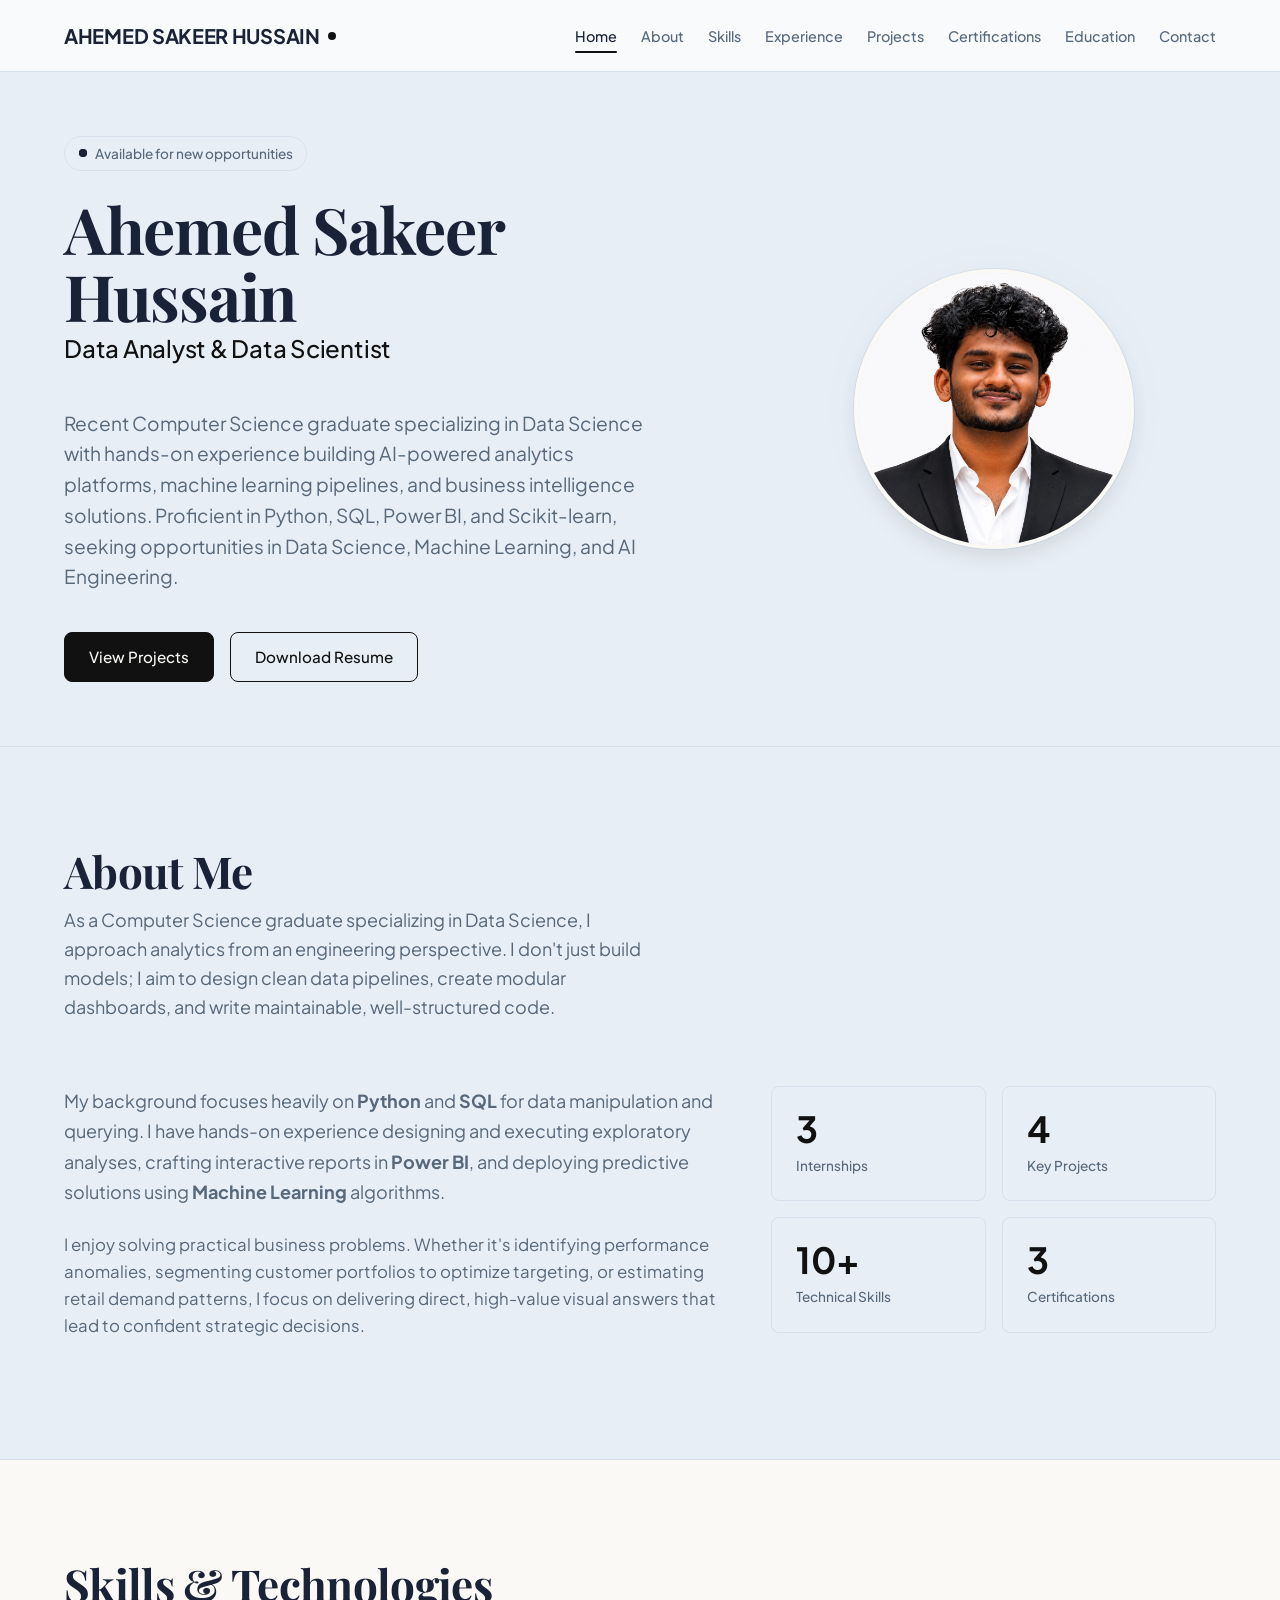
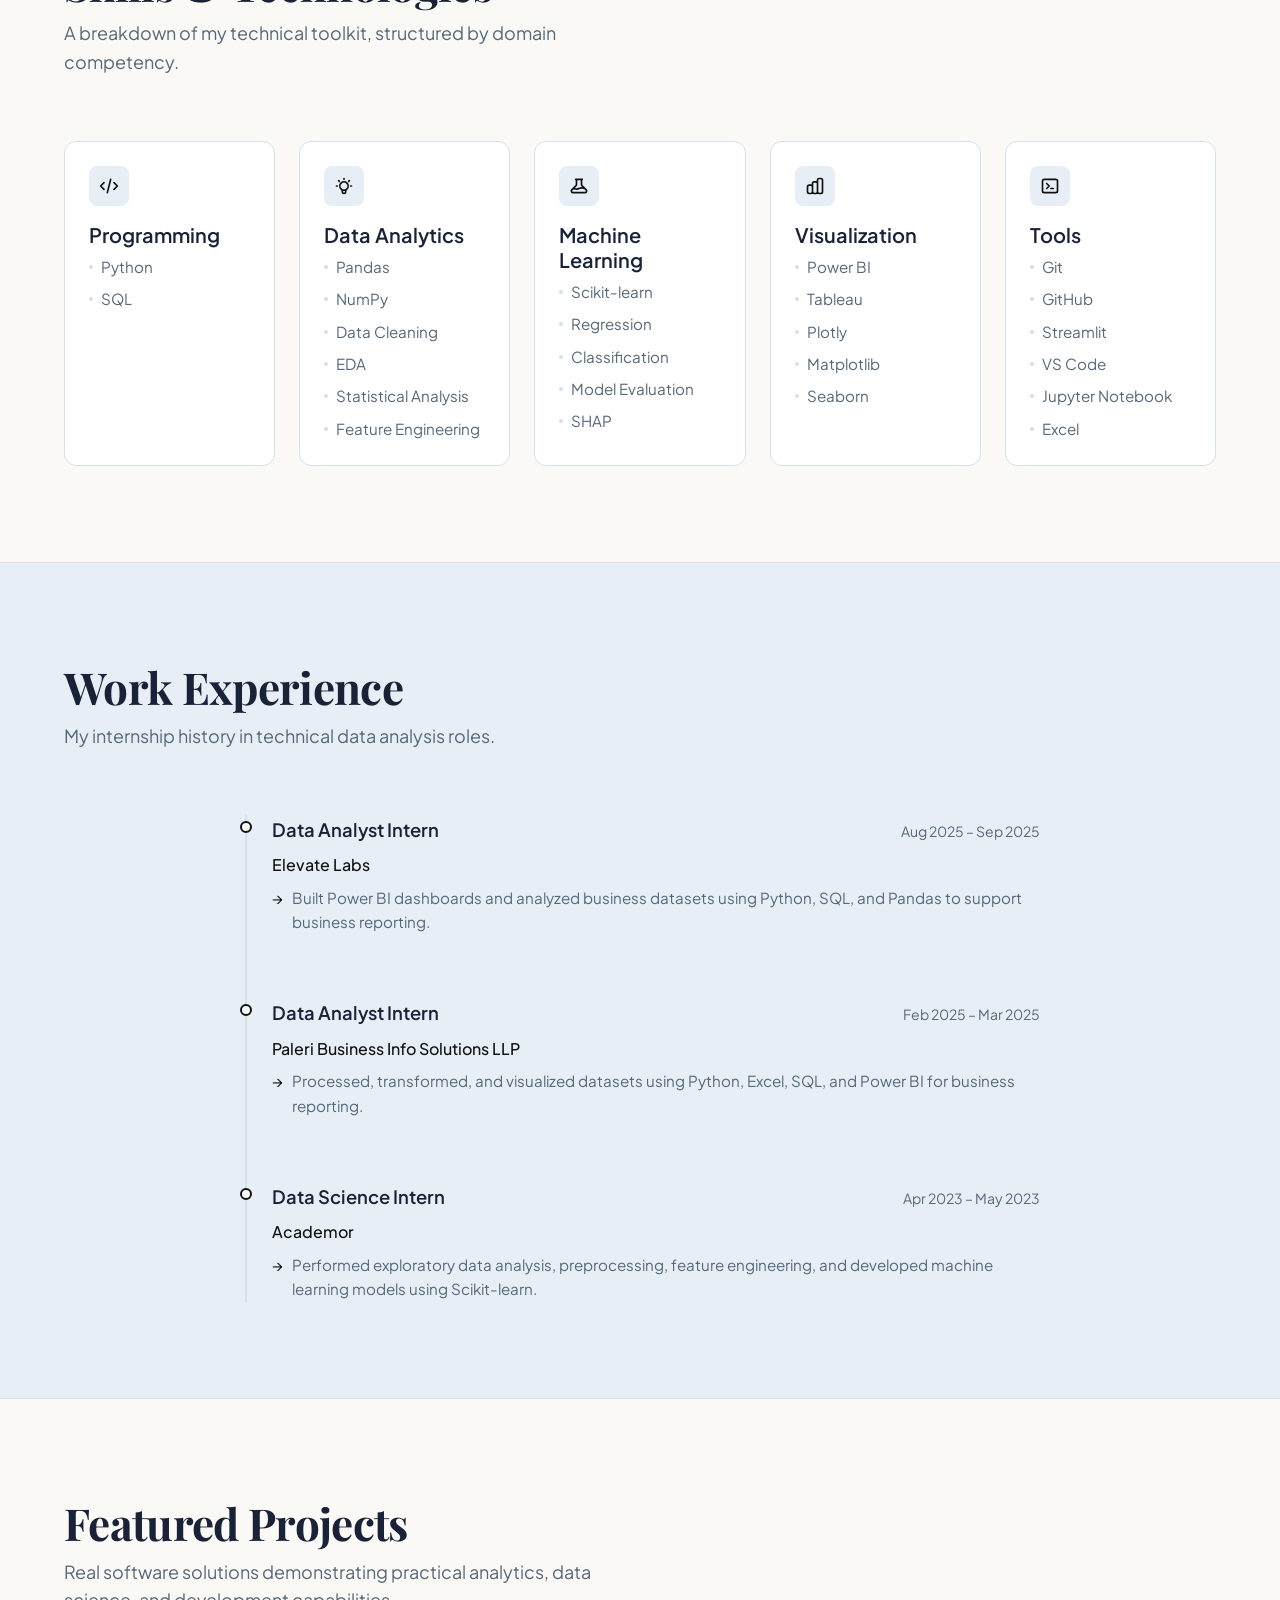
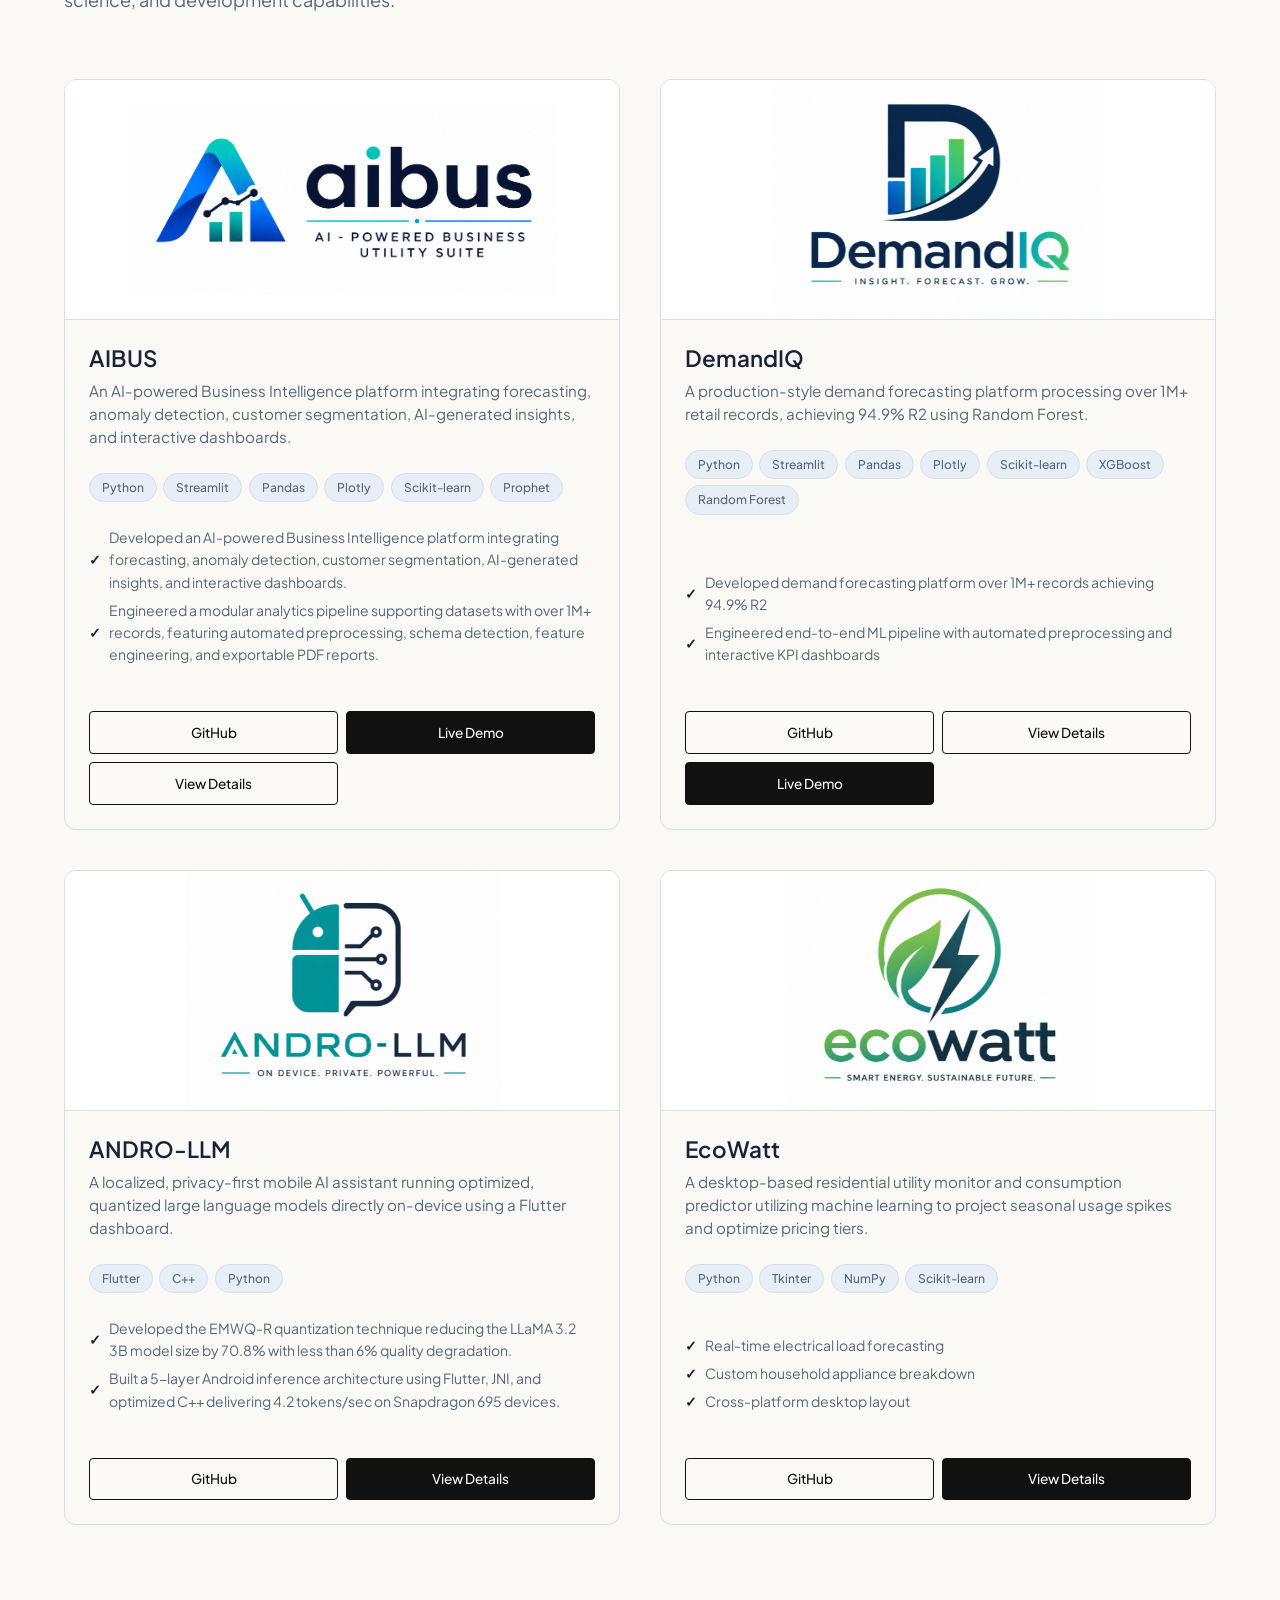
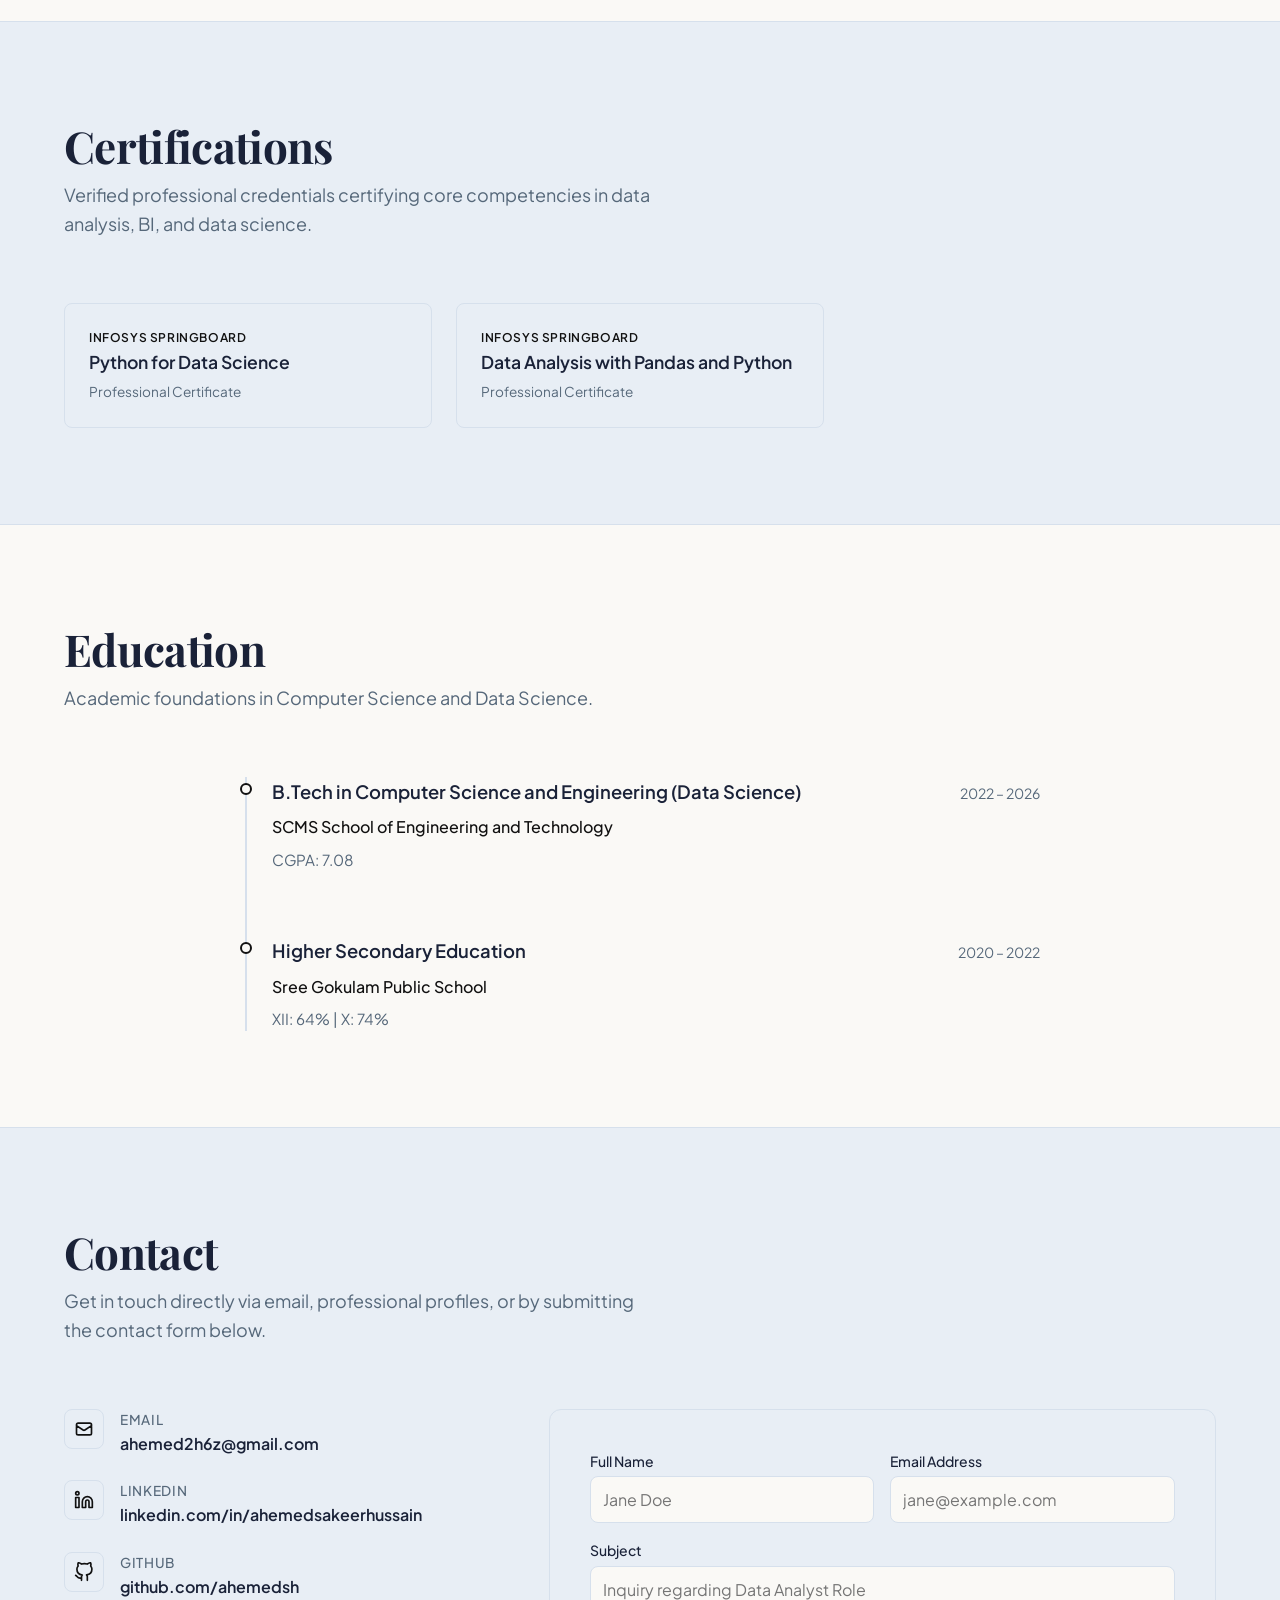
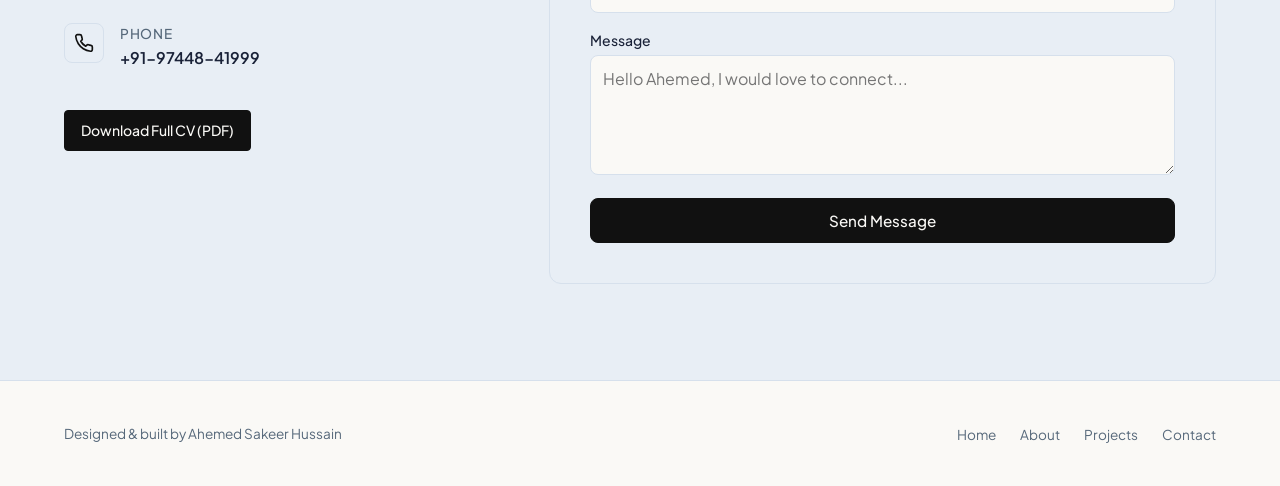
==== index.html @ b293bbf3 "feat: add live demo links for DemandIQ retail forecasting app" ====
<!DOCTYPE html>
<html lang="en">
<head>
  <meta charset="UTF-8">
  <meta name="viewport" content="width=device-width, initial-scale=1.0">
  <meta name="description" content="Professional portfolio of Ahemed Sakeer Hussain - Data Analyst & Data Scientist specializing in Python, SQL, Power BI, and Machine Learning.">
  <title>Ahemed Sakeer Hussain | Data Portfolio</title>
  <link rel="stylesheet" href="css/style.css">
</head>
<body>

  <!-- ==========================================================================
       HEADER / NAVIGATION
       ========================================================================== -->
  <header class="header">
    <div class="container nav-container">
      <a href="#home" class="logo">
        AHEMED SAKEER HUSSAIN
        <span class="logo-dot"></span>
      </a>
      <button class="mobile-nav-toggle" aria-label="Toggle navigation" aria-expanded="false">
        <svg xmlns="http://www.w3.org/2000/svg" width="24" height="24" fill="none" viewBox="0 0 24 24" stroke="currentColor">
          <path stroke-linecap="round" stroke-linejoin="round" stroke-width="2" d="M4 6h16M4 12h16M4 18h16" />
        </svg>
      </button>
      <nav>
        <ul class="nav-menu">
          <li><a href="#home" class="nav-link active">Home</a></li>
          <li><a href="#about" class="nav-link">About</a></li>
          <li><a href="#skills" class="nav-link">Skills</a></li>
          <li><a href="#experience" class="nav-link">Experience</a></li>
          <li><a href="#projects" class="nav-link">Projects</a></li>
          <li><a href="#certifications" class="nav-link">Certifications</a></li>
          <li><a href="#education" class="nav-link">Education</a></li>
          <li><a href="#contact" class="nav-link">Contact</a></li>
        </ul>
      </nav>
    </div>
  </header>

  <main>
    <!-- ==========================================================================
         HOME / HERO SECTION
         ========================================================================== -->
    <section id="home" class="hero-section">
      <div class="container hero-grid">
        <div class="hero-content">
          <div class="hero-badge">
            <span class="status-dot"></span>
            Available for new opportunities
          </div>
          <h1 class="display-title">Ahemed Sakeer Hussain</h1>
          <p class="hero-subheadline">Data Analyst & Data Scientist</p>
          <p class="hero-desc text-secondary">
            Recent Computer Science graduate specializing in Data Science with hands-on experience building AI-powered analytics platforms, machine learning pipelines, and business intelligence solutions. Proficient in Python, SQL, Power BI, and Scikit-learn, seeking opportunities in Data Science, Machine Learning, and AI Engineering.
          </p>
          <div class="btn-group">
            <a href="#projects" class="btn btn-primary">View Projects</a>
            <a href="Ahemed_Sakeer_Hussain_Resume.pdf?v=20260714" download class="btn btn-secondary">Download Resume</a>
          </div>
        </div>
        <div class="hero-image-wrap">
          <div class="hero-image-glow"></div>
          <img src="images/profile.jpg" alt="Ahemed Sakeer Hussain" class="hero-profile-image">
        </div>
      </div>
    </section>

    <!-- ==========================================================================
         ABOUT SECTION
         ========================================================================== -->
    <section id="about" class="section">
      <div class="container">
        <h2 class="section-title">About Me</h2>
        <p class="section-subtitle">As a Computer Science graduate specializing in Data Science, I approach analytics from an engineering perspective. I don't just build models; I aim to design clean data pipelines, create modular dashboards, and write maintainable, well-structured code.</p>
        
        <div class="about-grid">
          <div class="about-content">
            <p class="body-large">
              My background focuses heavily on <strong>Python</strong> and <strong>SQL</strong> for data manipulation and querying. I have hands-on experience designing and executing exploratory analyses, crafting interactive reports in <strong>Power BI</strong>, and deploying predictive solutions using <strong>Machine Learning</strong> algorithms.
            </p>
            <p>
              I enjoy solving practical business problems. Whether it's identifying performance anomalies, segmenting customer portfolios to optimize targeting, or estimating retail demand patterns, I focus on delivering direct, high-value visual answers that lead to confident strategic decisions.
            </p>
          </div>
          <div class="about-metrics">
            <div class="metric-card">
              <div class="metric-num">3</div>
              <div class="metric-label">Internships</div>
            </div>
            <div class="metric-card">
              <div class="metric-num">4</div>
              <div class="metric-label">Key Projects</div>
            </div>
            <div class="metric-card">
              <div class="metric-num">10+</div>
              <div class="metric-label">Technical Skills</div>
            </div>
            <div class="metric-card">
              <div class="metric-num">3</div>
              <div class="metric-label">Certifications</div>
            </div>
          </div>
        </div>
      </div>
    </section>

    <!-- ==========================================================================
         SKILLS SECTION
         ========================================================================== -->
    <section id="skills" class="section">
      <div class="container">
        <h2 class="section-title">Skills & Technologies</h2>
        <p class="section-subtitle">A breakdown of my technical toolkit, structured by domain competency.</p>
        
        <div class="skills-grid-v2">
          <!-- Programming -->
          <div class="skill-card">
            <div class="skill-icon-wrap">
              <svg xmlns="http://www.w3.org/2000/svg" width="20" height="20" fill="none" viewBox="0 0 24 24" stroke="currentColor">
                <path stroke-linecap="round" stroke-linejoin="round" stroke-width="2" d="M10 20l4-16m4 4l4 4-4 4M6 16l-4-4 4-4" />
              </svg>
            </div>
            <h3 class="card-title">Programming</h3>
            <ul class="skill-list">
              <li class="skill-item">Python</li>
              <li class="skill-item">SQL</li>
            </ul>
          </div>
          
          <!-- Data Analytics -->
          <div class="skill-card">
            <div class="skill-icon-wrap">
              <svg xmlns="http://www.w3.org/2000/svg" width="20" height="20" fill="none" viewBox="0 0 24 24" stroke="currentColor">
                <path stroke-linecap="round" stroke-linejoin="round" stroke-width="2" d="M9.663 17h4.673M12 3v1m6.364 1.636l-.707.707M21 12h-1M4 12H3m3.343-5.657l-.707-.707m2.828 9.9a5 5 0 117.072 0l-.548.547A3.374 3.374 0 0014 18.469V19a2 2 0 11-4 0v-.531c0-.895-.356-1.754-.988-2.386l-.548-.547z" />
              </svg>
            </div>
            <h3 class="card-title">Data Analytics</h3>
            <ul class="skill-list">
              <li class="skill-item">Pandas</li>
              <li class="skill-item">NumPy</li>
              <li class="skill-item">Data Cleaning</li>
              <li class="skill-item">EDA</li>
              <li class="skill-item">Statistical Analysis</li>
              <li class="skill-item">Feature Engineering</li>
            </ul>
          </div>

          <!-- Machine Learning -->
          <div class="skill-card">
            <div class="skill-icon-wrap">
              <svg xmlns="http://www.w3.org/2000/svg" width="20" height="20" fill="none" viewBox="0 0 24 24" stroke="currentColor">
                <path stroke-linecap="round" stroke-linejoin="round" stroke-width="2" d="M19.428 15.428a2 2 0 00-1.022-.547l-2.387-.477a6 6 0 00-3.86.517l-.318.158a6 6 0 01-3.86.517L6.05 15.21a2 2 0 00-1.806.547M8 4h8l-1 1v5.172a2 2 0 00.586 1.414l5 5c1.26 1.26.367 3.414-1.415 3.414H4.828c-1.782 0-2.674-2.154-1.414-3.414l5-5A2 2 0 009 10.172V5L8 4z" />
              </svg>
            </div>
            <h3 class="card-title">Machine Learning</h3>
            <ul class="skill-list">
              <li class="skill-item">Scikit-learn</li>
              <li class="skill-item">Regression</li>
              <li class="skill-item">Classification</li>
              <li class="skill-item">Model Evaluation</li>
              <li class="skill-item">SHAP</li>
            </ul>
          </div>
          
          <!-- Visualization -->
          <div class="skill-card">
            <div class="skill-icon-wrap">
              <svg xmlns="http://www.w3.org/2000/svg" width="20" height="20" fill="none" viewBox="0 0 24 24" stroke="currentColor">
                <path stroke-linecap="round" stroke-linejoin="round" stroke-width="2" d="M9 19v-6a2 2 0 00-2-2H5a2 2 0 00-2 2v6a2 2 0 002 2h2a2 2 0 002-2zm0 0V9a2 2 0 012-2h2a2 2 0 012 2v10m-6 0a2 2 0 002 2h2a2 2 0 002-2m0 0V5a2 2 0 012-2h2a2 2 0 012 2v14a2 2 0 01-2 2h-2a2 2 0 01-2-2z" />
              </svg>
            </div>
            <h3 class="card-title">Visualization</h3>
            <ul class="skill-list">
              <li class="skill-item">Power BI</li>
              <li class="skill-item">Tableau</li>
              <li class="skill-item">Plotly</li>
              <li class="skill-item">Matplotlib</li>
              <li class="skill-item">Seaborn</li>
            </ul>
          </div>
          
          <!-- Tools -->
          <div class="skill-card">
            <div class="skill-icon-wrap">
              <svg xmlns="http://www.w3.org/2000/svg" width="20" height="20" fill="none" viewBox="0 0 24 24" stroke="currentColor">
                <path stroke-linecap="round" stroke-linejoin="round" stroke-width="2" d="M8 9l3 3-3 3m5 0h3M5 20h14a2 2 0 002-2V6a2 2 0 00-2-2H5a2 2 0 00-2 2v12a2 2 0 002 2z" />
              </svg>
            </div>
            <h3 class="card-title">Tools</h3>
            <ul class="skill-list">
              <li class="skill-item">Git</li>
              <li class="skill-item">GitHub</li>
              <li class="skill-item">Streamlit</li>
              <li class="skill-item">VS Code</li>
              <li class="skill-item">Jupyter Notebook</li>
              <li class="skill-item">Excel</li>
            </ul>
          </div>
        </div>
      </div>
    </section>

    <!-- ==========================================================================
         EXPERIENCE SECTION
         ========================================================================== -->
    <section id="experience" class="section">
      <div class="container">
        <h2 class="section-title">Work Experience</h2>
        <p class="section-subtitle">My internship history in technical data analysis roles.</p>
        
        <div class="timeline">
          <!-- Experience 1 -->
          <div class="timeline-item">
            <div class="timeline-marker"></div>
            <div class="timeline-header">
              <span class="timeline-role">Data Analyst Intern</span>
              <span class="timeline-date">Aug 2025 – Sep 2025</span>
            </div>
            <div class="timeline-company">Elevate Labs</div>
            <div class="timeline-desc">
              <ul>
                <li>Built Power BI dashboards and analyzed business datasets using Python, SQL, and Pandas to support business reporting.</li>
              </ul>
            </div>
          </div>
          
          <!-- Experience 2 -->
          <div class="timeline-item">
            <div class="timeline-marker"></div>
            <div class="timeline-header">
              <span class="timeline-role">Data Analyst Intern</span>
              <span class="timeline-date">Feb 2025 – Mar 2025</span>
            </div>
            <div class="timeline-company">Paleri Business Info Solutions LLP</div>
            <div class="timeline-desc">
              <ul>
                <li>Processed, transformed, and visualized datasets using Python, Excel, SQL, and Power BI for business reporting.</li>
              </ul>
            </div>
          </div>
          
          <!-- Experience 3 -->
          <div class="timeline-item">
            <div class="timeline-marker"></div>
            <div class="timeline-header">
              <span class="timeline-role">Data Science Intern</span>
              <span class="timeline-date">Apr 2023 – May 2023</span>
            </div>
            <div class="timeline-company">Academor</div>
            <div class="timeline-desc">
              <ul>
                <li>Performed exploratory data analysis, preprocessing, feature engineering, and developed machine learning models using Scikit-learn.</li>
              </ul>
            </div>
          </div>
        </div>
      </div>
    </section>

    <!-- ==========================================================================
         FEATURED PROJECTS SECTION
         ========================================================================== -->
    <section id="projects" class="section">
      <div class="container">
        <h2 class="section-title">Featured Projects</h2>
        <p class="section-subtitle">Real software solutions demonstrating practical analytics, data science, and development capabilities.</p>
        
        <div class="projects-grid">
          <!-- Project 1 -->
          <div class="project-card">
            <div class="project-thumbnail">
              <img src="images/aibus.png" alt="AIBUS Logo" style="width: 100%; height: 100%; object-fit: contain;">
            </div>
            <div class="project-body">
              <h3 class="project-title">AIBUS</h3>
              <p class="project-summary">
                An AI-powered Business Intelligence platform integrating forecasting, anomaly detection, customer segmentation, AI-generated insights, and interactive dashboards.
              </p>
              <div class="project-tags">
                <span class="tag">Python</span>
                <span class="tag">Streamlit</span>
                <span class="tag">Pandas</span>
                <span class="tag">Plotly</span>
                <span class="tag">Scikit-learn</span>
                <span class="tag">Prophet</span>
              </div>
              <ul class="project-features">
                <li>Developed an AI-powered Business Intelligence platform integrating forecasting, anomaly detection, customer segmentation, AI-generated insights, and interactive dashboards.</li>
                <li>Engineered a modular analytics pipeline supporting datasets with over 1M+ records, featuring automated preprocessing, schema detection, feature engineering, and exportable PDF reports.</li>
              </ul>
              <div class="project-actions">
                <a href="https://github.com/ahemedsh/AIBUS-AI-Powered-Business-Utility-Suite" target="_blank" rel="noopener" class="btn btn-secondary btn-sm">GitHub</a>
                <a href="https://aibus-ai.streamlit.app/" target="_blank" rel="noopener" class="btn btn-primary btn-sm">Live Demo</a>
                <a href="projects/ai-bi-platform.html" class="btn btn-secondary btn-sm">View Details</a>
              </div>
            </div>
          </div>
          
          <!-- Project 2 -->
          <div class="project-card">
            <div class="project-thumbnail">
              <img src="images/demandiq.jpg" alt="DemandIQ Logo" style="width: 100%; height: 100%; object-fit: contain; transform: scale(1.75); transform-origin: center;">
            </div>
            <div class="project-body">
              <h3 class="project-title">DemandIQ</h3>
              <p class="project-summary">
                A production-style demand forecasting platform processing over 1M+ retail records, achieving 94.9% R2 using Random Forest.
              </p>
              <div class="project-tags">
                <span class="tag">Python</span>
                <span class="tag">Streamlit</span>
                <span class="tag">Pandas</span>
                <span class="tag">Plotly</span>
                <span class="tag">Scikit-learn</span>
                <span class="tag">XGBoost</span>
                <span class="tag">Random Forest</span>
              </div>
              <ul class="project-features">
                <li>Developed demand forecasting platform over 1M+ records achieving 94.9% R2</li>
                <li>Engineered end-to-end ML pipeline with automated preprocessing and interactive KPI dashboards</li>
              </ul>
              <div class="project-actions">
                <a href="https://github.com/ahemedsh/DemandIQ-AI-Retail-Demand-Forecasting" target="_blank" rel="noopener" class="btn btn-secondary btn-sm">GitHub</a>
                <a href="projects/demandiq.html" class="btn btn-secondary btn-sm">View Details</a>
                <a href="https://demandiq-ai-retail-demand-forecasting.streamlit.app/" target="_blank" rel="noopener" class="btn btn-primary btn-sm">Live Demo</a>
              </div>
            </div>
          </div>
          
          <!-- Project 3 -->
          <div class="project-card">
            <div class="project-thumbnail">
              <img src="images/andro_llm.png" alt="ANDRO-LLM Logo" style="width: 100%; height: 100%; object-fit: contain; transform: scale(1.65); transform-origin: center;">
            </div>
            <div class="project-body">
              <h3 class="project-title">ANDRO-LLM</h3>
              <p class="project-summary">
                A localized, privacy-first mobile AI assistant running optimized, quantized large language models directly on-device using a Flutter dashboard.
              </p>
              <div class="project-tags">
                <span class="tag">Flutter</span>
                <span class="tag">C++</span>
                <span class="tag">Python</span>
              </div>
              <ul class="project-features">
                <li>Developed the EMWQ-R quantization technique reducing the LLaMA 3.2 3B model size by 70.8% with less than 6% quality degradation.</li>
                <li>Built a 5-layer Android inference architecture using Flutter, JNI, and optimized C++ delivering 4.2 tokens/sec on Snapdragon 695 devices.</li>
              </ul>
              <div class="project-actions">
                <a href="https://github.com/Anwin-127/Andro-LLM" target="_blank" rel="noopener" class="btn btn-secondary btn-sm">GitHub</a>
                <a href="projects/andro-llm.html" class="btn btn-primary btn-sm">View Details</a>
              </div>
            </div>
          </div>
          
          <!-- Project 4 -->
          <div class="project-card">
            <div class="project-thumbnail">
              <img src="images/ecowatt.jpg" alt="EcoWatt Logo" style="width: 100%; height: 100%; object-fit: contain; transform: scale(1.65); transform-origin: center;">
            </div>
            <div class="project-body">
              <h3 class="project-title">EcoWatt</h3>
              <p class="project-summary">
                A desktop-based residential utility monitor and consumption predictor utilizing machine learning to project seasonal usage spikes and optimize pricing tiers.
              </p>
              <div class="project-tags">
                <span class="tag">Python</span>
                <span class="tag">Tkinter</span>
                <span class="tag">NumPy</span>
                <span class="tag">Scikit-learn</span>
              </div>
              <ul class="project-features">
                <li>Real-time electrical load forecasting</li>
                <li>Custom household appliance breakdown</li>
                <li>Cross-platform desktop layout</li>
              </ul>
              <div class="project-actions">
                <a href="https://github.com/Anwin-127/ecowatt" target="_blank" rel="noopener" class="btn btn-secondary btn-sm">GitHub</a>
                <a href="projects/ecowatt.html" class="btn btn-primary btn-sm">View Details</a>
              </div>
            </div>
          </div>
        </div>
      </div>
    </section>

    <!-- ==========================================================================
         CERTIFICATIONS SECTION
         ========================================================================== -->
    <section id="certifications" class="section">
      <div class="container">
        <h2 class="section-title">Certifications</h2>
        <p class="section-subtitle">Verified professional credentials certifying core competencies in data analysis, BI, and data science.</p>
        
        <div class="certs-grid">
          <!-- Cert 1 -->
          <div class="cert-card">
            <div>
              <div class="cert-issuer">Infosys Springboard</div>
              <h3 class="cert-name">Python for Data Science</h3>
            </div>
            <div class="cert-date">Professional Certificate</div>
          </div>
          
          <!-- Cert 2 -->
          <div class="cert-card">
            <div>
              <div class="cert-issuer">Infosys Springboard</div>
              <h3 class="cert-name">Data Analysis with Pandas and Python</h3>
            </div>
            <div class="cert-date">Professional Certificate</div>
          </div>
        </div>
      </div>
    </section>

    <!-- ==========================================================================
         EDUCATION SECTION
         ========================================================================== -->
    <section id="education" class="section">
      <div class="container">
        <h2 class="section-title">Education</h2>
        <p class="section-subtitle">Academic foundations in Computer Science and Data Science.</p>
        
        <div class="timeline" style="max-width: 800px; margin: 0 auto; padding-left: 2rem;">
          <!-- Education 1 -->
          <div class="timeline-item">
            <div class="timeline-marker"></div>
            <div class="timeline-header">
              <span class="timeline-role">B.Tech in Computer Science and Engineering (Data Science)</span>
              <span class="timeline-date">2022 – 2026</span>
            </div>
            <div class="timeline-company">SCMS School of Engineering and Technology</div>
            <div class="timeline-desc">
              <p>CGPA: 7.08</p>
            </div>
          </div>
          
          <!-- Education 2 -->
          <div class="timeline-item">
            <div class="timeline-marker"></div>
            <div class="timeline-header">
              <span class="timeline-role">Higher Secondary Education</span>
              <span class="timeline-date">2020 – 2022</span>
            </div>
            <div class="timeline-company">Sree Gokulam Public School</div>
            <div class="timeline-desc">
              <p>XII: 64% | X: 74%</p>
            </div>
          </div>
        </div>
      </div>
    </section>

    <!-- ==========================================================================
         CONTACT SECTION
         ========================================================================== -->
    <section id="contact" class="section">
      <div class="container">
        <h2 class="section-title">Contact</h2>
        <p class="section-subtitle">Get in touch directly via email, professional profiles, or by submitting the contact form below.</p>
        
        <div class="contact-grid">
          <div class="contact-info">
            <div class="contact-detail">
              <a href="mailto:ahemed2h6z@gmail.com" class="contact-icon" aria-label="Send Email">
                <svg xmlns="http://www.w3.org/2000/svg" width="20" height="20" fill="none" viewBox="0 0 24 24" stroke="currentColor">
                  <path stroke-linecap="round" stroke-linejoin="round" stroke-width="2" d="M3 8l7.89 5.26a2 2 0 002.22 0L21 8M5 19h14a2 2 0 002-2V7a2 2 0 00-2-2H5a2 2 0 00-2 2v10a2 2 0 002 2z" />
                </svg>
              </a>
              <div>
                <div class="contact-label">Email</div>
                <a href="mailto:ahemed2h6z@gmail.com" class="contact-value">ahemed2h6z@gmail.com</a>
              </div>
            </div>
            
            <div class="contact-detail">
              <a href="https://linkedin.com/in/ahemedsakeerhussain" target="_blank" rel="noopener" class="contact-icon" aria-label="LinkedIn Profile">
                <svg xmlns="http://www.w3.org/2000/svg" width="20" height="20" viewBox="0 0 24 24" fill="none" stroke="currentColor" stroke-width="2" stroke-linecap="round" stroke-linejoin="round">
                  <path d="M16 8a6 6 0 0 1 6 6v7h-4v-7a2 2 0 0 0-2-2 2 2 0 0 0-2 2v7h-4v-7a6 6 0 0 1 6-6z"></path>
                  <rect x="2" y="9" width="4" height="12"></rect>
                  <circle cx="4" cy="4" r="2"></circle>
                </svg>
              </a>
              <div>
                <div class="contact-label">LinkedIn</div>
                <a href="https://linkedin.com/in/ahemedsakeerhussain" target="_blank" rel="noopener" class="contact-value">linkedin.com/in/ahemedsakeerhussain</a>
              </div>
            </div>

            <div class="contact-detail">
              <a href="https://github.com/ahemedsh" target="_blank" rel="noopener" class="contact-icon" aria-label="GitHub Profile">
                <svg xmlns="http://www.w3.org/2000/svg" width="20" height="20" viewBox="0 0 24 24" fill="none" stroke="currentColor" stroke-width="2" stroke-linecap="round" stroke-linejoin="round">
                  <path d="M9 19c-5 1.5-5-2.5-7-3m14 6v-3.87a3.37 3.37 0 0 0-.94-2.61c3.14-.35 6.44-1.54 6.44-7A5.44 5.44 0 0 0 20 4.77 5.07 5.07 0 0 0 19.91 1S18.73.65 16 2.48a13.38 13.38 0 0 0-7 0C6.27.65 5.09 1 5.09 1A5.07 5.07 0 0 0 5 4.77a5.44 5.44 0 0 0-1.5 3.78c0 5.42 3.3 6.61 6.44 7A3.37 3.37 0 0 0 9 18.13V22"></path>
                </svg>
              </a>
              <div>
                <div class="contact-label">GitHub</div>
                <a href="https://github.com/ahemedsh" target="_blank" rel="noopener" class="contact-value">github.com/ahemedsh</a>
              </div>
            </div>

            <div class="contact-detail">
              <a href="tel:+919744841999" class="contact-icon" aria-label="Call Phone">
                <svg xmlns="http://www.w3.org/2000/svg" width="20" height="20" fill="none" viewBox="0 0 24 24" stroke="currentColor" stroke-width="2" stroke-linecap="round" stroke-linejoin="round">
                  <path d="M22 16.92v3a2 2 0 0 1-2.18 2 19.79 19.79 0 0 1-8.63-3.07 19.5 19.5 0 0 1-6-6 19.79 19.79 0 0 1-3.07-8.67A2 2 0 0 1 4.11 2h3a2 2 0 0 1 2 1.72 12.84 12.84 0 0 0 .7 2.81 2 2 0 0 1-.45 2.11L8.09 9.91a16 16 0 0 0 6 6l1.27-1.27a2 2 0 0 1 2.11-.45 12.84 12.84 0 0 0 2.81.7A2 2 0 0 1 22 16.92z" />
                </svg>
              </a>
              <div>
                <div class="contact-label">Phone</div>
                <a href="tel:+919744841999" class="contact-value">+91-97448-41999</a>
              </div>
            </div>

            
            <div class="contact-detail" style="margin-top: 1rem;">
              <a href="Ahemed_Sakeer_Hussain_Resume.pdf?v=20260714" download class="btn btn-primary btn-sm">Download Full CV (PDF)</a>
            </div>
          </div>
          
          <div class="contact-form-wrap">
            <form id="contact-form">
              <div class="form-row">
                <div class="form-group">
                  <label for="name" class="form-label">Full Name</label>
                  <input type="text" id="name" name="name" class="form-control" placeholder="Jane Doe" required>
                </div>
                <div class="form-group">
                  <label for="email" class="form-label">Email Address</label>
                  <input type="email" id="email" name="email" class="form-control" placeholder="jane@example.com" required>
                </div>
              </div>
              <div class="form-group">
                <label for="subject" class="form-label">Subject</label>
                <input type="text" id="subject" name="subject" class="form-control" placeholder="Inquiry regarding Data Analyst Role" required>
              </div>
              <div class="form-group">
                <label for="message" class="form-label">Message</label>
                <textarea id="message" name="message" class="form-control" placeholder="Hello Ahemed, I would love to connect..." required></textarea>
              </div>
              <button type="submit" class="btn btn-primary" style="width: 100%;">Send Message</button>
              <div id="form-message" class="form-message"></div>
            </form>
          </div>
        </div>
      </div>
    </section>
  </main>

  <!-- ==========================================================================
       FOOTER
       ========================================================================== -->
  <footer class="footer">
    <div class="container footer-container">
      <div class="footer-text">
        Designed & built by Ahemed Sakeer Hussain
      </div>
      <ul class="footer-links">
        <li><a href="#home">Home</a></li>
        <li><a href="#about">About</a></li>
        <li><a href="#projects">Projects</a></li>
        <li><a href="#contact">Contact</a></li>
      </ul>
    </div>
  </footer>



  <script src="js/main.js"></script>
</body>
</html>
---- css/style.css ----
@import url('https://fonts.googleapis.com/css2?family=Playfair+Display:ital,wght@0,400;0,600;0,700;1,400&family=Plus+Jakarta+Sans:wght@300;400;500;600;700&display=swap');

/* ==========================================================================
   CSS VARIABLES & DESIGN TOKENS
   ========================================================================== */
:root {
  /* Colors - Pastel Blue and Off-White Theme */
  --bg-primary: #FAF9F6;     /* Pure warm off-white (Alabaster) */
  --bg-surface: #E8EEF5;     /* Soft clean pastel ice-blue */
  --text-primary: #1A2238;    /* Deep professional slate/navy */
  --text-secondary: #56687A;  /* Mid-tone slate gray */
  --color-accent: #111111;    /* Accent black */
  --color-accent-hover: #222222;
  --color-border: #D6E0EC;    /* Soft pastel blue-gray borders */
  --color-success: #1A2238;
  --color-success-bg: #E8EEF5;
  --bg-header: rgba(250, 249, 246, 0.85); /* Semi-transparent off-white */
  
  /* Typography */
  --font-sans: 'Plus Jakarta Sans', -apple-system, BlinkMacSystemFont, "Segoe UI", Roboto, sans-serif;
  --font-serif: 'Playfair Display', Georgia, serif;
  
  /* Layout & Spacing */
  --max-width: 1200px;
  --header-height: 72px;
  --spacing-xs: 0.5rem;   /* 8px */
  --spacing-sm: 1rem;     /* 16px */
  --spacing-md: 1.5rem;   /* 24px */
  --spacing-lg: 2.5rem;   /* 40px */
  --spacing-xl: 4rem;     /* 64px */
  --spacing-xxl: 6rem;    /* 96px */
  
  /* Elevation & Shadows */
  --shadow-sm: 0 1px 2px 0 rgba(0, 0, 0, 0.05);
  --shadow-md: 0 4px 6px -1px rgba(0, 0, 0, 0.05), 0 2px 4px -1px rgba(0, 0, 0, 0.03);
  --shadow-lg: 0 10px 15px -3px rgba(0, 0, 0, 0.05), 0 4px 6px -2px rgba(0, 0, 0, 0.02);
  
  /* Borders */
  --radius-sm: 4px;
  --radius-md: 8px;
  --radius-lg: 12px;
  
  /* Motion */
  --transition-speed: 300ms;
  --transition-ease: cubic-bezier(0.4, 0, 0.2, 1);
  --transition: all var(--transition-speed) var(--transition-ease);
}

/* ==========================================================================
   RESET & SYSTEM BASICS
   ========================================================================== */
*, *::before, *::after {
  box-sizing: border-box;
  margin: 0;
  padding: 0;
}

html {
  font-size: 16px;
  scroll-behavior: smooth;
  -webkit-font-smoothing: antialiased;
  -moz-osx-font-smoothing: grayscale;
}

body {
  background-color: var(--bg-primary);
  color: var(--text-primary);
  font-family: var(--font-sans);
  line-height: 1.6;
  overflow-x: hidden;
}

h1, h2, h3, h4, h5, h6 {
  color: var(--text-primary);
  font-family: var(--font-sans);
  font-weight: 600;
  line-height: 1.25;
}

p {
  color: var(--text-secondary);
}

a {
  color: inherit;
  text-decoration: none;
  transition: var(--transition);
}

button, input, textarea, select {
  font-family: inherit;
  font-size: inherit;
  color: inherit;
}

img, svg {
  max-width: 100%;
  height: auto;
  display: block;
}

/* ==========================================================================
   LAYOUT & UTILITY CLASSES
   ========================================================================== */
.container {
  max-width: var(--max-width);
  margin-left: auto;
  margin-right: auto;
  padding-left: var(--spacing-md);
  padding-right: var(--spacing-md);
  width: 100%;
}

.section {
  padding-top: var(--spacing-xxl);
  padding-bottom: var(--spacing-xxl);
  border-bottom: 1px solid var(--color-border);
}

/* Alternating background colors for sections (pastel blue and off-white) */
.section:nth-of-type(odd) {
  background-color: var(--bg-primary);
}

.section:nth-of-type(even) {
  background-color: var(--bg-surface);
}

.section:last-of-type {
  border-bottom: none;
}

.grid-2 {
  display: grid;
  grid-template-columns: repeat(2, 1fr);
  gap: var(--spacing-lg);
}

.grid-3 {
  display: grid;
  grid-template-columns: repeat(3, 1fr);
  gap: var(--spacing-md);
}

.grid-4 {
  display: grid;
  grid-template-columns: repeat(4, 1fr);
  gap: var(--spacing-md);
}

.text-center { text-align: center; }
.text-secondary { color: var(--text-secondary); }

/* Typography Scale */
.display-title {
  font-size: 4rem;
  font-family: var(--font-serif);
  font-weight: 700;
  letter-spacing: -0.02em;
  color: var(--text-primary);
  line-height: 1.05;
}

.section-title {
  font-size: 2.75rem;
  font-family: var(--font-serif);
  font-weight: 700;
  letter-spacing: -0.015em;
  margin-bottom: var(--spacing-xs);
}

.section-subtitle {
  font-size: 1.125rem;
  font-weight: 400;
  color: var(--text-secondary);
  max-width: 600px;
  margin-bottom: var(--spacing-xl);
}

.card-title {
  font-size: 1.25rem;
  font-weight: 600;
  margin-bottom: var(--spacing-xs);
}

.body-large {
  font-size: 1.125rem;
  line-height: 1.7;
}

/* Buttons */
.btn-group {
  display: flex;
  gap: var(--spacing-sm);
  flex-wrap: wrap;
}

.btn {
  display: inline-flex;
  align-items: center;
  justify-content: center;
  padding: 0.75rem 1.5rem;
  font-weight: 500;
  border-radius: var(--radius-md);
  font-size: 0.95rem;
  cursor: pointer;
  transition: var(--transition);
  border: 1px solid transparent;
}

.btn-primary {
  background-color: var(--color-accent);
  color: var(--bg-primary);
  border: 1px solid var(--color-accent);
}

.btn-primary:hover {
  background-color: transparent;
  color: var(--color-accent);
  transform: translateY(-1px);
}

.btn-secondary {
  background-color: transparent;
  color: var(--color-accent);
  border: 1px solid var(--color-accent);
}

.btn-secondary:hover {
  background-color: var(--color-accent);
  color: var(--bg-primary);
  transform: translateY(-1px);
}

.btn-sm {
  padding: 0.5rem 1rem;
  font-size: 0.875rem;
  border-radius: var(--radius-sm);
}

/* Badge / Tech Tags */
.tag {
  display: inline-block;
  padding: 0.25rem 0.75rem;
  background-color: var(--bg-surface);
  color: var(--text-secondary);
  border: 1px solid var(--color-border);
  border-radius: 50px;
  font-size: 0.75rem;
  font-weight: 500;
}

/* ==========================================================================
   NAVIGATION (HEADER)
   ========================================================================== */
.header {
  position: fixed;
  top: 0;
  left: 0;
  width: 100%;
  height: var(--header-height);
  background-color: var(--bg-header);
  backdrop-filter: blur(12px);
  -webkit-backdrop-filter: blur(12px);
  border-bottom: 1px solid var(--color-border);
  z-index: 1000;
  display: flex;
  align-items: center;
}

.nav-container {
  display: flex;
  justify-content: space-between;
  align-items: center;
  width: 100%;
}

.logo {
  font-weight: 700;
  font-size: 1.25rem;
  letter-spacing: -0.015em;
  color: var(--text-primary);
  display: flex;
  align-items: center;
  gap: var(--spacing-xs);
}

.logo-dot {
  width: 8px;
  height: 8px;
  background-color: var(--color-accent);
  border-radius: 50%;
}

.nav-menu {
  display: flex;
  list-style: none;
  gap: var(--spacing-md);
}

.nav-link {
  font-weight: 500;
  font-size: 0.9rem;
  color: var(--text-secondary);
  padding: 0.5rem 0;
  position: relative;
}

.nav-link:hover, .nav-link.active {
  color: var(--text-primary);
}

.nav-link.active::after {
  content: '';
  position: absolute;
  bottom: 0;
  left: 0;
  width: 100%;
  height: 2px;
  background-color: var(--color-accent);
  border-radius: 2px;
}

.mobile-nav-toggle {
  display: none;
  background: none;
  border: none;
  cursor: pointer;
  padding: 0.5rem;
}

/* ==========================================================================
   HERO SECTION
   ========================================================================== */
.hero-section {
  padding-top: calc(var(--header-height) + var(--spacing-xl));
  padding-bottom: var(--spacing-xl);
  min-height: 65vh;
  display: flex;
  align-items: center;
  background-color: var(--bg-surface);
  border-bottom: 1px solid var(--color-border);
}

.hero-grid {
  display: grid;
  grid-template-columns: 1.2fr 0.8fr;
  align-items: center;
  text-align: left;
  gap: var(--spacing-lg);
  width: 100%;
}

.hero-content {
  opacity: 0;
  transform: translateY(16px);
  animation: pageFadeIn 0.8s var(--transition-ease) forwards;
  max-width: 800px;
  display: flex;
  flex-direction: column;
  align-items: flex-start;
}

.hero-content .btn-group {
  justify-content: flex-start;
}

/* Hero Profile Image with Subtle Animation */
.hero-image-wrap {
  position: relative;
  display: flex;
  justify-content: center;
  align-items: center;
  flex-shrink: 0;
  width: 100%;
  max-width: 320px;
  margin: 0 auto;
  opacity: 0;
  transform: translateY(16px);
  animation: pageFadeIn 0.8s var(--transition-ease) 0.2s forwards;
}

.hero-image-glow {
  position: absolute;
  width: 100%;
  height: 100%;
  border-radius: 50%;
  background: radial-gradient(circle, var(--color-accent) 0%, transparent 70%);
  opacity: 0.12;
  filter: blur(30px);
  z-index: 0;
  animation: subtleGlow 6s ease-in-out infinite alternate;
}

.hero-profile-image {
  position: relative;
  z-index: 1;
  width: 280px;
  height: 280px;
  object-fit: cover;
  border-radius: 50%;
  border: 4px solid var(--bg-primary);
  box-shadow: 0 10px 30px -10px rgba(0, 0, 0, 0.15), 0 0 0 1px var(--color-border);
  animation: subtleFloat 6s ease-in-out infinite;
}

@keyframes subtleFloat {
  0%, 100% {
    transform: translateY(0);
    box-shadow: 0 10px 30px -10px rgba(0, 0, 0, 0.15), 0 0 0 1px var(--color-border);
  }
  50% {
    transform: translateY(-8px);
    box-shadow: 0 20px 40px -10px rgba(0, 0, 0, 0.1), 0 0 0 1px var(--text-secondary);
  }
}

@keyframes subtleGlow {
  0%, 100% {
    transform: scale(0.95);
    opacity: 0.08;
  }
  50% {
    transform: scale(1.05);
    opacity: 0.16;
  }
}

.hero-badge {
  display: inline-flex;
  align-items: center;
  gap: 0.5rem;
  padding: 0.35rem 0.85rem;
  background-color: var(--bg-surface);
  border: 1px solid var(--color-border);
  border-radius: 50px;
  color: var(--text-secondary);
  font-size: 0.85rem;
  font-weight: 500;
  margin-bottom: var(--spacing-md);
}

.hero-badge .status-dot {
  width: 8px;
  height: 8px;
  background-color: var(--color-success);
  border-radius: 50%;
  position: relative;
}

.hero-badge .status-dot::after {
  content: '';
  position: absolute;
  top: 0;
  left: 0;
  width: 100%;
  height: 100%;
  background-color: var(--color-success);
  border-radius: 50%;
  animation: pulse 2s infinite;
}

.hero-subheadline {
  font-size: 1.5rem;
  color: var(--color-accent);
  font-weight: 500;
  margin-bottom: var(--spacing-sm);
  letter-spacing: -0.01em;
}

.hero-desc {
  font-size: 1.2rem;
  margin-top: var(--spacing-md);
  margin-bottom: var(--spacing-lg);
  max-width: 600px;
}

.hero-illustration {
  display: flex;
  justify-content: center;
  align-items: center;
  opacity: 0;
  transform: translateY(16px);
  animation: pageFadeIn 0.8s var(--transition-ease) 0.2s forwards;
}

.hero-image {
  width: 100%;
  max-width: 900px;
  height: auto;
  border-radius: var(--radius-lg);
  border: 1px solid var(--color-border);
  box-shadow: 0 20px 48px rgba(26, 34, 56, 0.08);
  transition: var(--transition);
}

.hero-image:hover {
  transform: translateY(-4px) scale(1.01);
  box-shadow: 0 30px 60px rgba(26, 34, 56, 0.12);
}

/* ==========================================================================
   ABOUT SECTION
   ========================================================================== */
.about-grid {
  display: grid;
  grid-template-columns: 1.2fr 0.8fr;
  gap: var(--spacing-lg);
  align-items: start;
}

.about-content {
  font-size: 1.05rem;
}

.about-content p {
  margin-bottom: var(--spacing-md);
}

.about-metrics {
  display: grid;
  grid-template-columns: repeat(2, 1fr);
  gap: var(--spacing-sm);
}

.metric-card {
  background-color: var(--bg-surface);
  border: 1px solid var(--color-border);
  padding: var(--spacing-md);
  border-radius: var(--radius-md);
  text-align: left;
}

.metric-num {
  font-size: 2.25rem;
  font-weight: 700;
  color: var(--color-accent);
  line-height: 1;
  margin-bottom: var(--spacing-xs);
}

.metric-label {
  font-size: 0.85rem;
  color: var(--text-secondary);
  font-weight: 500;
}

/* ==========================================================================
   SKILLS SECTION
   ========================================================================== */
.skills-grid-v2 {
  display: grid;
  grid-template-columns: repeat(5, 1fr);
  gap: var(--spacing-md);
}

.skill-card {
  background-color: #FFFFFF;
  border: 1px solid var(--color-border);
  border-radius: var(--radius-lg);
  padding: var(--spacing-md);
  transition: var(--transition);
}

.skill-card:hover {
  border-color: var(--text-secondary);
  box-shadow: var(--shadow-md);
  transform: translateY(-2px);
}

.skill-icon-wrap {
  width: 40px;
  height: 40px;
  border-radius: var(--radius-md);
  background-color: var(--bg-surface);
  display: flex;
  align-items: center;
  justify-content: center;
  margin-bottom: var(--spacing-sm);
  color: var(--color-accent);
}

.skill-list {
  list-style: none;
  display: flex;
  flex-direction: column;
  gap: 0.5rem;
}

.skill-item {
  font-size: 0.95rem;
  color: var(--text-secondary);
  display: flex;
  align-items: center;
  gap: 0.5rem;
}

.skill-item::before {
  content: '';
  width: 4px;
  height: 4px;
  background-color: var(--color-border);
  border-radius: 50%;
}

/* ==========================================================================
   EXPERIENCE SECTION (TIMELINE)
   ========================================================================== */
.timeline {
  position: relative;
  max-width: 800px;
  margin: 0 auto;
  padding-left: 2rem;
}

.timeline::before {
  content: '';
  position: absolute;
  top: 0;
  bottom: 0;
  left: 5px;
  width: 2px;
  background-color: var(--color-border);
}

.timeline-item {
  position: relative;
  margin-bottom: var(--spacing-xl);
}

.timeline-item:last-child {
  margin-bottom: 0;
}

.timeline-marker {
  position: absolute;
  left: -2rem;
  top: 6px;
  width: 12px;
  height: 12px;
  border-radius: 50%;
  background-color: var(--bg-primary);
  border: 2px solid var(--color-accent);
  transition: var(--transition);
}

.timeline-item:hover .timeline-marker {
  background-color: var(--color-accent);
  box-shadow: 0 0 0 4px rgba(26, 34, 56, 0.15);
}

.timeline-header {
  display: flex;
  justify-content: space-between;
  align-items: baseline;
  margin-bottom: 0.5rem;
  flex-wrap: wrap;
  gap: 0.25rem;
}

.timeline-role {
  font-size: 1.15rem;
  font-weight: 600;
  color: var(--text-primary);
}

.timeline-company {
  color: var(--color-accent);
  font-weight: 500;
  display: block;
  margin-top: 0.15rem;
  margin-bottom: 0.5rem;
}

.timeline-date {
  font-size: 0.875rem;
  color: var(--text-secondary);
  margin-left: auto;
  text-align: right;
  white-space: nowrap;
}

.timeline-desc {
  font-size: 0.95rem;
}

.timeline-desc ul {
  list-style: none;
  margin-top: 0.5rem;
  display: flex;
  flex-direction: column;
  gap: 0.4rem;
}

.timeline-desc li {
  position: relative;
  padding-left: 1.25rem;
  color: var(--text-secondary);
}

.timeline-desc li::before {
  content: '→';
  position: absolute;
  left: 0;
  color: var(--color-accent);
}

/* ==========================================================================
   FEATURED PROJECTS SECTION
   ========================================================================== */
.projects-grid {
  display: grid;
  grid-template-columns: repeat(2, 1fr);
  gap: var(--spacing-lg);
}

.project-card {
  background-color: var(--bg-primary);
  border: 1px solid var(--color-border);
  border-radius: var(--radius-lg);
  overflow: hidden;
  transition: var(--transition);
  display: flex;
  flex-direction: column;
  box-shadow: 0 1px 3px rgba(0, 0, 0, 0.02);
}

.project-card:hover {
  border-color: #000000;
  box-shadow: 0 12px 24px rgba(0, 0, 0, 0.05);
  transform: translateY(-4px);
}

.project-thumbnail {
  background-color: #FFFFFF;
  height: 240px;
  display: flex;
  justify-content: center;
  align-items: center;
  border-bottom: 1px solid var(--color-border);
  padding: var(--spacing-md);
  overflow: hidden;
}

.project-thumbnail svg, .project-thumbnail img {
  width: 100%;
  height: 100%;
  object-fit: contain;
  transition: var(--transition);
}

.project-card:hover .project-thumbnail svg,
.project-card:hover .project-thumbnail img {
  transform: scale(1.02);
}

.project-body {
  padding: var(--spacing-md);
  display: flex;
  flex-direction: column;
  flex-grow: 1;
}

.project-title {
  font-size: 1.4rem;
  font-weight: 600;
  margin-bottom: var(--spacing-xs);
  color: var(--text-primary);
}

.project-summary {
  font-size: 0.95rem;
  color: var(--text-secondary);
  margin-bottom: var(--spacing-md);
  line-height: 1.5;
}

.project-tags {
  display: flex;
  flex-wrap: wrap;
  gap: 0.4rem;
  margin-bottom: var(--spacing-md);
}

.project-features {
  list-style: none;
  margin-bottom: var(--spacing-lg);
  margin-top: auto;
}

.project-features li {
  font-size: 0.875rem;
  color: var(--text-secondary);
  margin-bottom: 0.35rem;
  display: flex;
  align-items: center;
  gap: 0.5rem;
}

.project-features li::before {
  content: '✓';
  color: var(--color-success);
  font-weight: bold;
}

.project-actions {
  display: grid;
  grid-template-columns: repeat(2, 1fr);
  gap: 0.5rem;
}

.project-actions .btn {
  padding: 0.6rem 0.5rem;
  font-size: 0.85rem;
  white-space: nowrap;
}

/* ==========================================================================
   CERTIFICATIONS SECTION
   ========================================================================== */
.certs-grid {
  display: grid;
  grid-template-columns: repeat(3, 1fr);
  gap: var(--spacing-md);
}

.cert-card {
  background-color: var(--bg-surface);
  border: 1px solid var(--color-border);
  border-radius: var(--radius-md);
  padding: var(--spacing-md);
  display: flex;
  flex-direction: column;
  justify-content: space-between;
  transition: var(--transition);
}

.cert-card:hover {
  border-color: var(--text-secondary);
  background-color: var(--bg-primary);
}

.cert-issuer {
  font-size: 0.75rem;
  text-transform: uppercase;
  letter-spacing: 0.05em;
  color: var(--color-accent);
  font-weight: 600;
  margin-bottom: 0.25rem;
}

.cert-name {
  font-size: 1.1rem;
  font-weight: 600;
  color: var(--text-primary);
  margin-bottom: 0.5rem;
}

.cert-date {
  font-size: 0.85rem;
  color: var(--text-secondary);
}

/* ==========================================================================
   CONTACT SECTION
   ========================================================================== */
.contact-grid {
  display: grid;
  grid-template-columns: 0.8fr 1.2fr;
  gap: var(--spacing-lg);
}

.contact-info {
  display: flex;
  flex-direction: column;
  gap: var(--spacing-md);
}

.contact-detail {
  display: flex;
  align-items: flex-start;
  gap: var(--spacing-sm);
}

.contact-icon {
  width: 40px;
  height: 40px;
  border-radius: var(--radius-md);
  background-color: var(--bg-surface);
  border: 1px solid var(--color-border);
  display: flex;
  align-items: center;
  justify-content: center;
  color: var(--color-accent);
  flex-shrink: 0;
  transition: var(--transition);
}

.contact-icon:hover {
  background-color: var(--bg-primary);
  border-color: var(--text-secondary);
  color: var(--color-accent-hover);
  transform: translateY(-2px);
}

.contact-label {
  font-size: 0.85rem;
  text-transform: uppercase;
  letter-spacing: 0.05em;
  color: var(--text-secondary);
  font-weight: 500;
}

.contact-value {
  font-size: 1rem;
  font-weight: 600;
  color: var(--text-primary);
}

.contact-form-wrap {
  background-color: var(--bg-surface);
  border: 1px solid var(--color-border);
  border-radius: var(--radius-lg);
  padding: var(--spacing-lg);
}

.form-group {
  margin-bottom: var(--spacing-sm);
}

.form-row {
  display: grid;
  grid-template-columns: repeat(2, 1fr);
  gap: var(--spacing-sm);
}

.form-label {
  display: block;
  font-size: 0.875rem;
  font-weight: 500;
  margin-bottom: 0.25rem;
}

.form-control {
  width: 100%;
  padding: 0.75rem;
  border: 1px solid var(--color-border);
  background-color: var(--bg-primary);
  border-radius: var(--radius-md);
  transition: var(--transition);
  outline: none;
}

.form-control:focus {
  border-color: var(--color-accent);
  box-shadow: 0 0 0 3px rgba(37, 99, 235, 0.1);
}

textarea.form-control {
  min-height: 120px;
  resize: vertical;
}

.form-message {
  margin-top: var(--spacing-sm);
  padding: 0.75rem;
  border-radius: var(--radius-md);
  font-size: 0.9rem;
  display: none;
}

.form-message.success {
  display: block;
  background-color: var(--color-success-bg);
  border: 1px solid var(--color-success);
  color: var(--color-success);
}

.form-message.error {
  display: block;
  background-color: #FDF2F2;
  border: 1px solid #F8B4B4;
  color: #9B1C1C;
}

.form-message.info {
  display: block;
  background-color: #EBF5FF;
  border: 1px solid #A4CAFE;
  color: #1E429F;
}

/* ==========================================================================
   PROJECT DETAIL PAGE STYLES
   ========================================================================== */
.project-header {
  padding-top: calc(var(--header-height) + var(--spacing-lg));
  padding-bottom: var(--spacing-lg);
  border-bottom: 1px solid var(--color-border);
}

.back-link {
  display: inline-flex;
  align-items: center;
  gap: var(--spacing-xs);
  color: var(--text-secondary);
  font-weight: 500;
  margin-bottom: var(--spacing-md);
}

.back-link:hover {
  color: var(--text-primary);
  transform: translateX(-4px);
}

.project-meta-grid {
  display: grid;
  grid-template-columns: 2fr 1fr;
  gap: var(--spacing-lg);
  margin-top: var(--spacing-sm);
}

.project-meta-list {
  background-color: var(--bg-surface);
  border: 1px solid var(--color-border);
  border-radius: var(--radius-md);
  padding: var(--spacing-md);
  display: grid;
  grid-template-columns: repeat(2, 1fr);
  gap: var(--spacing-md);
}

.meta-item-label {
  font-size: 0.75rem;
  text-transform: uppercase;
  letter-spacing: 0.05em;
  color: var(--text-secondary);
}

.meta-item-value {
  font-size: 0.95rem;
  font-weight: 600;
  color: var(--text-primary);
}

.detail-section {
  padding-top: var(--spacing-lg);
  padding-bottom: var(--spacing-lg);
  border-bottom: 1px solid var(--color-border);
}

.detail-section:last-of-type {
  border-bottom: none;
}

.detail-grid {
  display: grid;
  grid-template-columns: 1fr 1fr;
  gap: var(--spacing-lg);
}

.architecture-box {
  background-color: var(--bg-surface);
  border: 1px solid var(--color-border);
  border-radius: var(--radius-lg);
  padding: var(--spacing-md);
  display: flex;
  justify-content: center;
  align-items: center;
}

.architecture-box svg {
  width: 100%;
  max-width: 500px;
}

.project-navigation {
  display: flex;
  justify-content: space-between;
  padding: var(--spacing-lg) 0;
  border-top: 1px solid var(--color-border);
}

.nav-proj-link {
  display: flex;
  flex-direction: column;
  gap: 4px;
}

.nav-proj-link.next {
  text-align: right;
  align-items: flex-end;
}

.nav-proj-sub {
  font-size: 0.75rem;
  text-transform: uppercase;
  letter-spacing: 0.05em;
  color: var(--text-secondary);
}

.nav-proj-title {
  font-size: 1rem;
  font-weight: 600;
  color: var(--text-primary);
}

.nav-proj-link:hover .nav-proj-title {
  color: var(--color-accent);
}

/* ==========================================================================
   FOOTER SECTION
   ========================================================================== */
.footer {
  padding: var(--spacing-lg) 0;
  border-top: 1px solid var(--color-border);
  background-color: var(--bg-primary);
}

.footer-container {
  display: flex;
  justify-content: space-between;
  align-items: center;
  flex-wrap: wrap;
  gap: var(--spacing-sm);
}

.footer-text {
  font-size: 0.85rem;
  color: var(--text-secondary);
}

.footer-links {
  display: flex;
  list-style: none;
  gap: var(--spacing-md);
}

.footer-links a {
  font-size: 0.85rem;
  color: var(--text-secondary);
}

.footer-links a:hover {
  color: var(--text-primary);
}

/* ==========================================================================
   ANIMATIONS
   ========================================================================== */
@keyframes pageFadeIn {
  from {
    opacity: 0;
    transform: translateY(12px);
  }
  to {
    opacity: 1;
    transform: translateY(0);
  }
}

@keyframes pulse {
  0% {
    transform: scale(0.95);
    box-shadow: 0 0 0 0 rgba(22, 163, 74, 0.4);
  }
  70% {
    transform: scale(1);
    box-shadow: 0 0 0 6px rgba(22, 163, 74, 0);
  }
  100% {
    transform: scale(0.95);
    box-shadow: 0 0 0 0 rgba(22, 163, 74, 0);
  }
}

/* ==========================================================================
   RESPONSIVE DESIGN / MEDIA QUERIES
   ========================================================================== */
@media (max-width: 1024px) {
  :root {
    --spacing-xxl: 4.5rem;
    --spacing-xl: 3rem;
  }
  
  .skills-grid-v2 {
    grid-template-columns: repeat(2, 1fr);
  }
  
  .projects-grid {
    grid-template-columns: 1fr;
    max-width: 700px;
    margin: 0 auto;
  }
  
  .certs-grid {
    grid-template-columns: repeat(2, 1fr);
  }
  
  .hero-grid {
    grid-template-columns: 1.1fr 0.9fr;
  }
}

@media (max-width: 768px) {
  :root {
    --spacing-xxl: 3.5rem;
    --spacing-xl: 2.5rem;
    --spacing-lg: 1.75rem;
  }
  
  .display-title {
    font-size: 2.5rem;
  }
  
  .section-title {
    font-size: 1.75rem;
  }
  
  .hero-grid {
    grid-template-columns: 1fr;
    text-align: center;
    gap: var(--spacing-xl);
  }
  
  .hero-content {
    align-items: center;
    text-align: center;
  }
  
  .hero-content .btn-group {
    justify-content: center;
  }
  
  .hero-badge, .hero-desc {
    margin-left: auto;
    margin-right: auto;
  }
  
  .btn-group {
    justify-content: center;
  }
  
  .hero-illustration {
    order: -1;
  }
  
  .about-grid {
    grid-template-columns: 1fr;
  }
  
  .contact-grid {
    grid-template-columns: 1fr;
  }
  
  .project-meta-grid {
    grid-template-columns: 1fr;
  }
  
  .detail-grid {
    grid-template-columns: 1fr;
  }
  
  /* Mobile Nav Menu styles */
  .nav-menu {
    display: none;
    position: absolute;
    top: var(--header-height);
    left: 0;
    width: 100%;
    background-color: var(--bg-primary);
    border-bottom: 1px solid var(--color-border);
    flex-direction: column;
    padding: var(--spacing-md) var(--spacing-lg);
    gap: var(--spacing-sm);
    box-shadow: var(--shadow-md);
  }
  
  .nav-menu.open {
    display: flex;
  }
  
  .mobile-nav-toggle {
    display: block;
  }
  
  .timeline::before {
    left: 4px;
  }
  
  .timeline-marker {
    left: -2rem;
    top: 6px;
  }
  
  .timeline-header {
    flex-direction: column;
    align-items: flex-start;
  }
}

@media (max-width: 480px) {
  .certs-grid {
    grid-template-columns: 1fr;
  }
  
  .skills-grid-v2 {
    grid-template-columns: 1fr;
  }
  
  .form-row {
    grid-template-columns: 1fr;
  }
  
  .project-actions {
    grid-template-columns: 1fr;
    gap: 0.35rem;
  }
  
  .footer-container {
    flex-direction: column;
    text-align: center;
  }
  
  .footer-links {
    justify-content: center;
  }
}
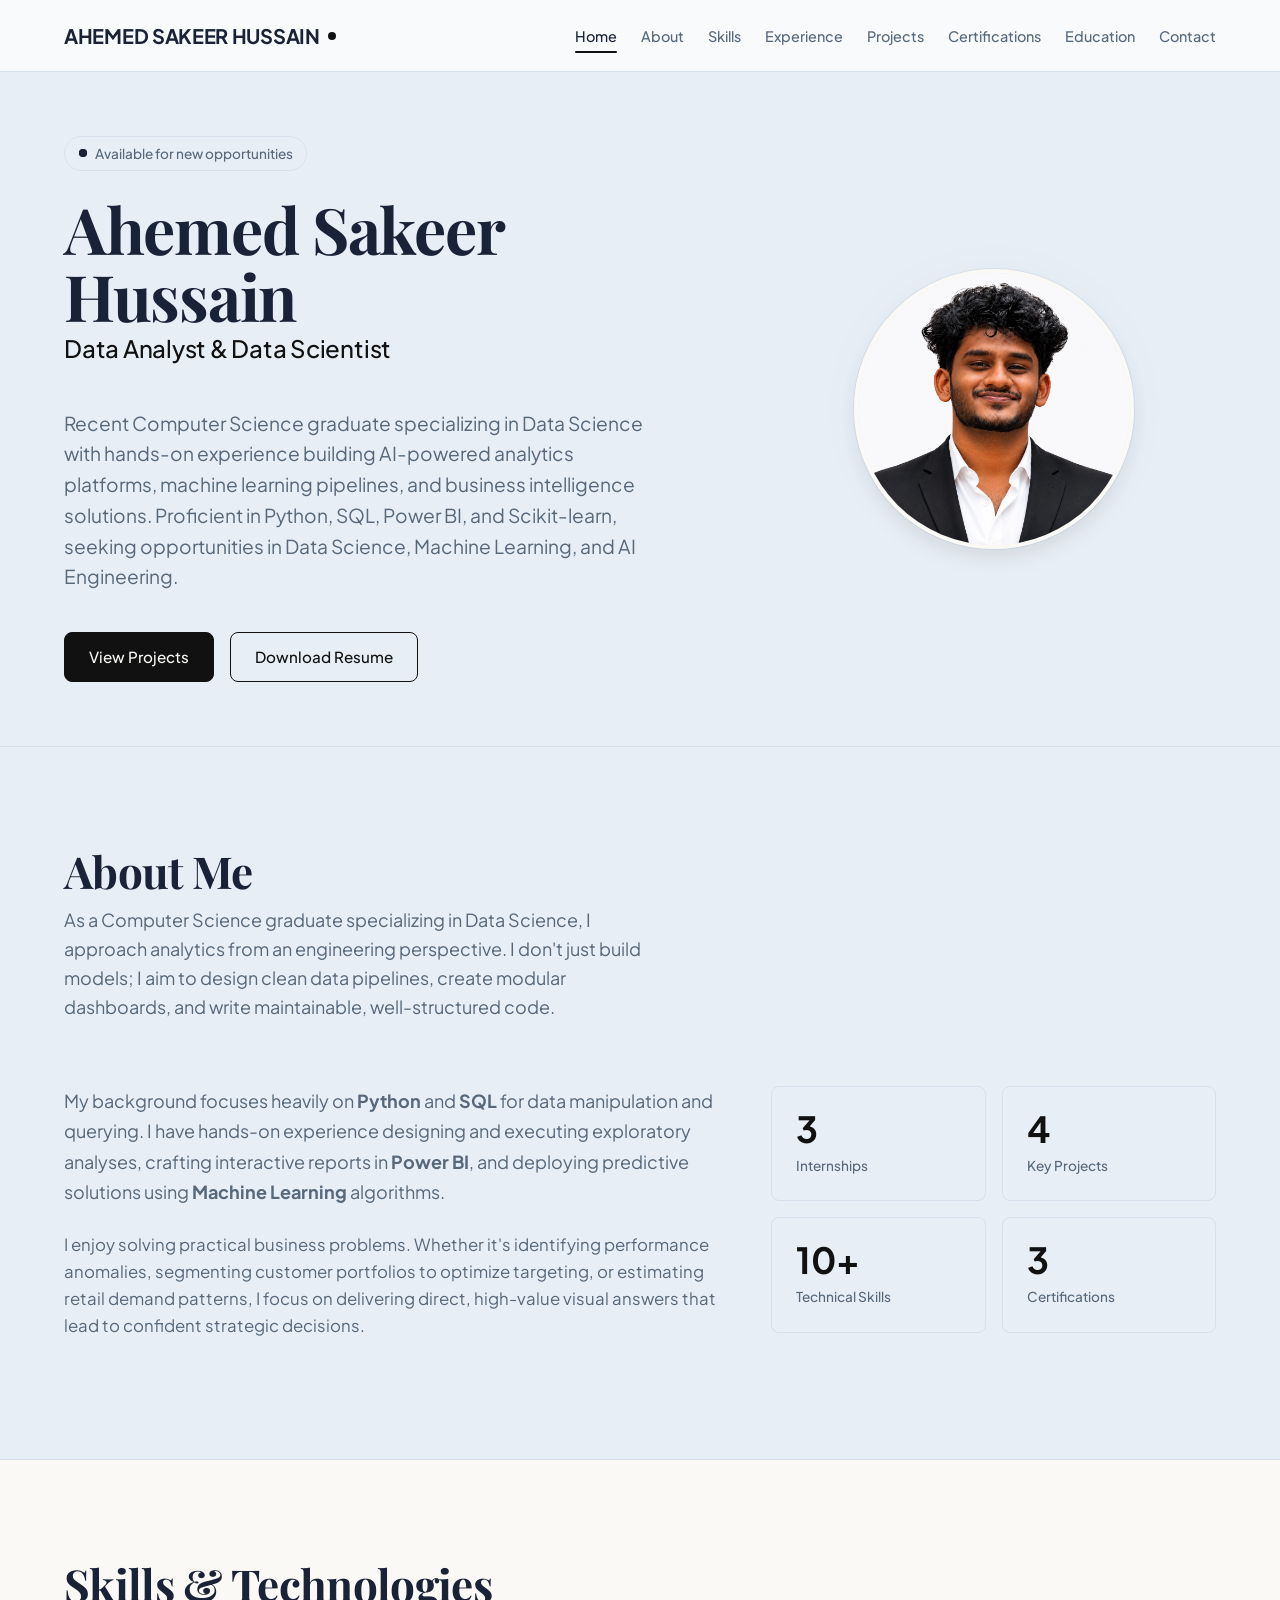
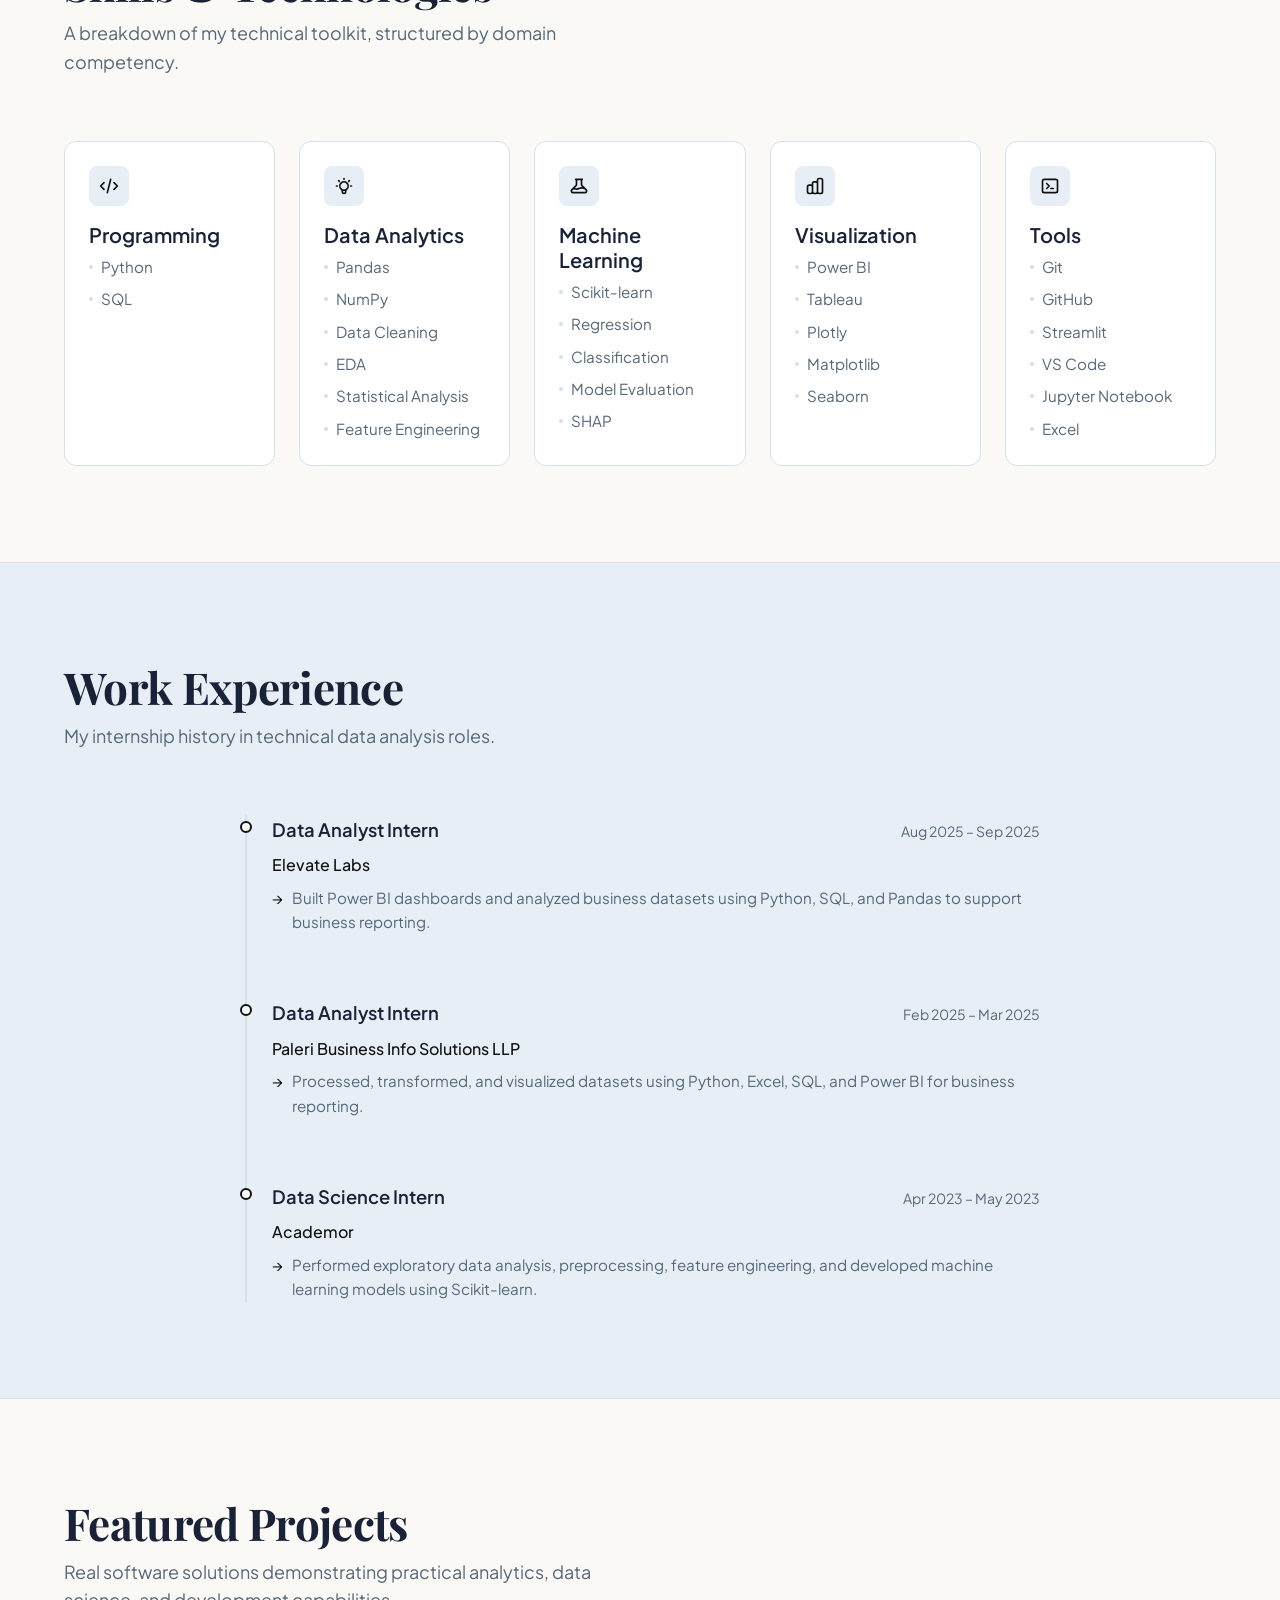
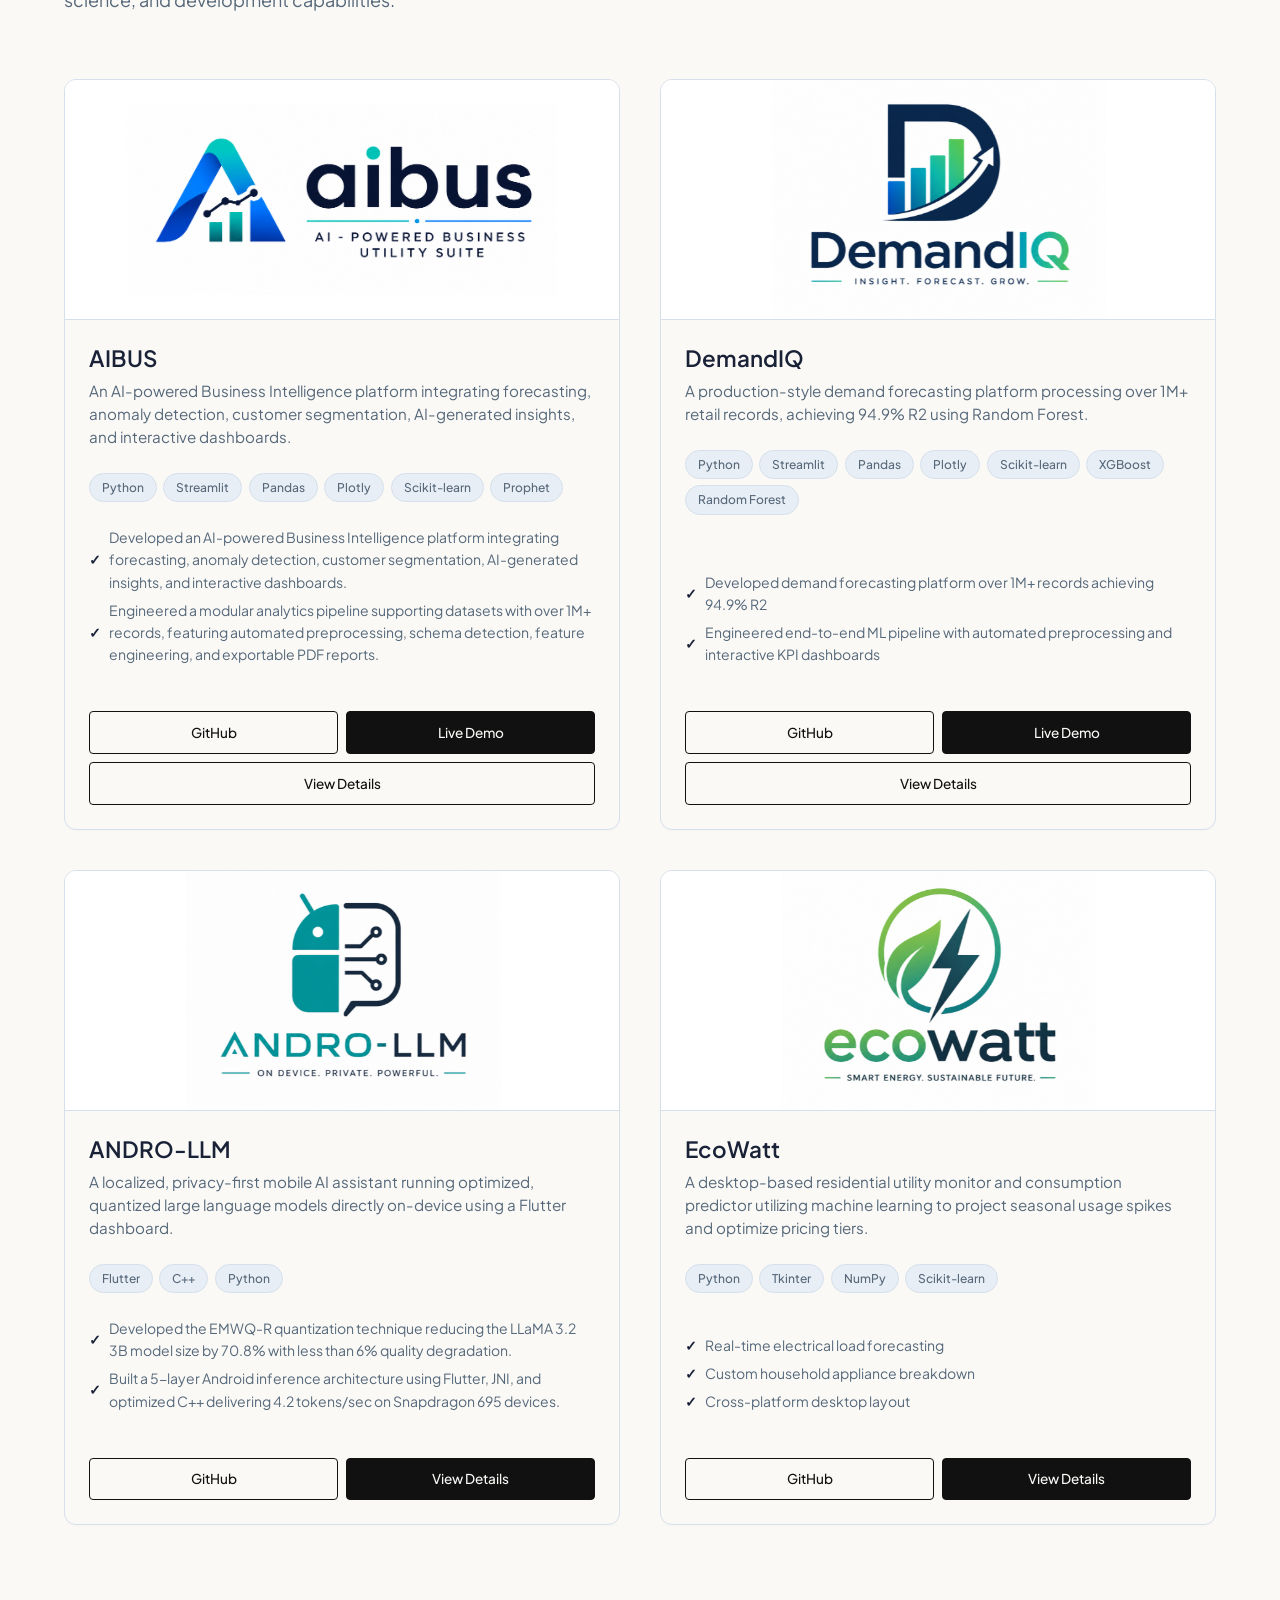
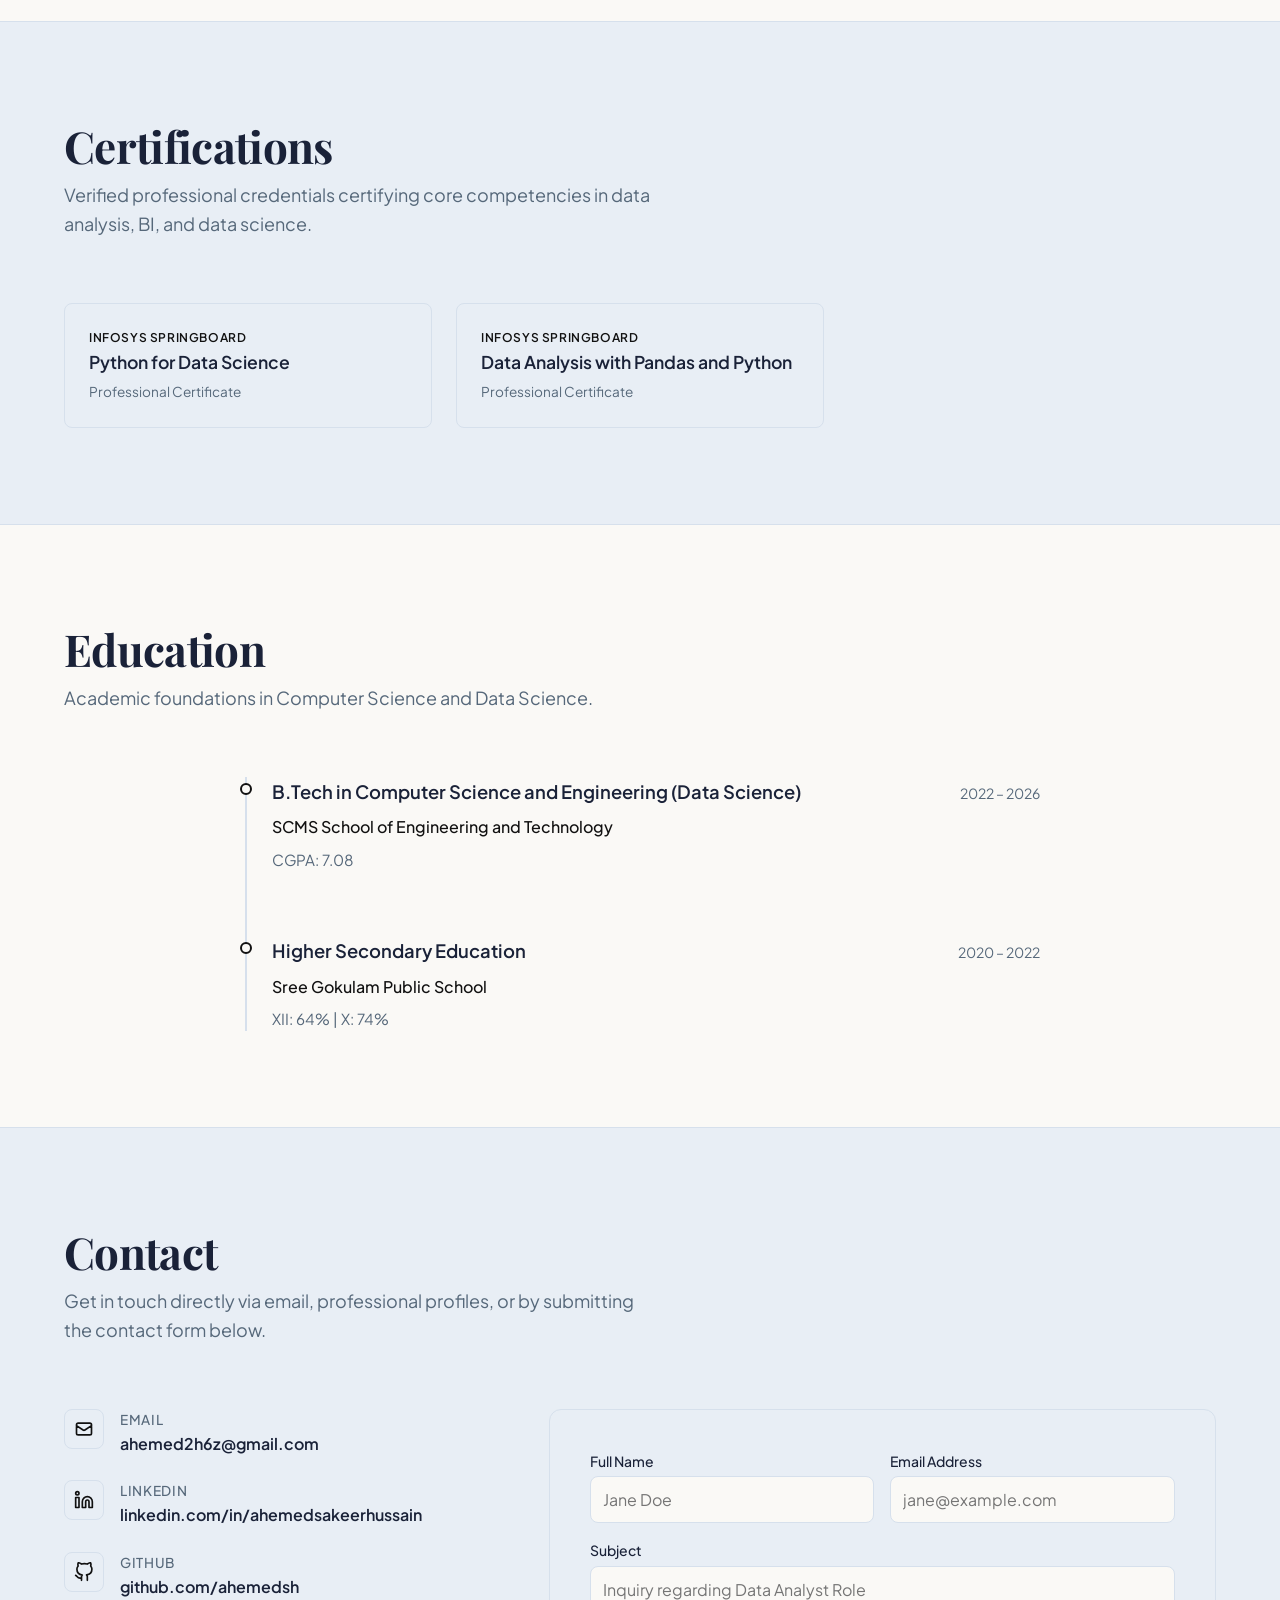
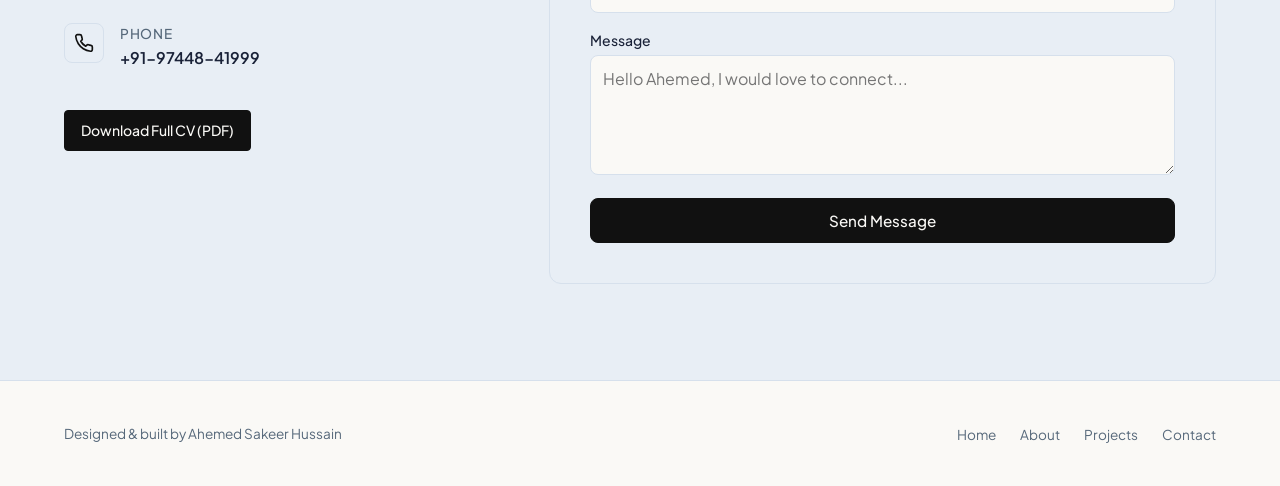
==== commit 2c15b354: "style: fix project card button alignment inconsistency" ====
--- a/index.html
+++ b/index.html
@@ -322,8 +322,8 @@
               </ul>
               <div class="project-actions">
                 <a href="https://github.com/ahemedsh/DemandIQ-AI-Retail-Demand-Forecasting" target="_blank" rel="noopener" class="btn btn-secondary btn-sm">GitHub</a>
+                <a href="https://demandiq-ai.streamlit.app/" target="_blank" rel="noopener" class="btn btn-primary btn-sm">Live Demo</a>
                 <a href="projects/demandiq.html" class="btn btn-secondary btn-sm">View Details</a>
-                <a href="https://demandiq-ai-retail-demand-forecasting.streamlit.app/" target="_blank" rel="noopener" class="btn btn-primary btn-sm">Live Demo</a>
               </div>
             </div>
           </div>
--- a/css/style.css
+++ b/css/style.css
@@ -813,6 +813,10 @@
   padding: 0.6rem 0.5rem;
   font-size: 0.85rem;
   white-space: nowrap;
+}
+
+.project-actions a:nth-child(3):last-child {
+  grid-column: span 2;
 }
 
 /* ==========================================================================
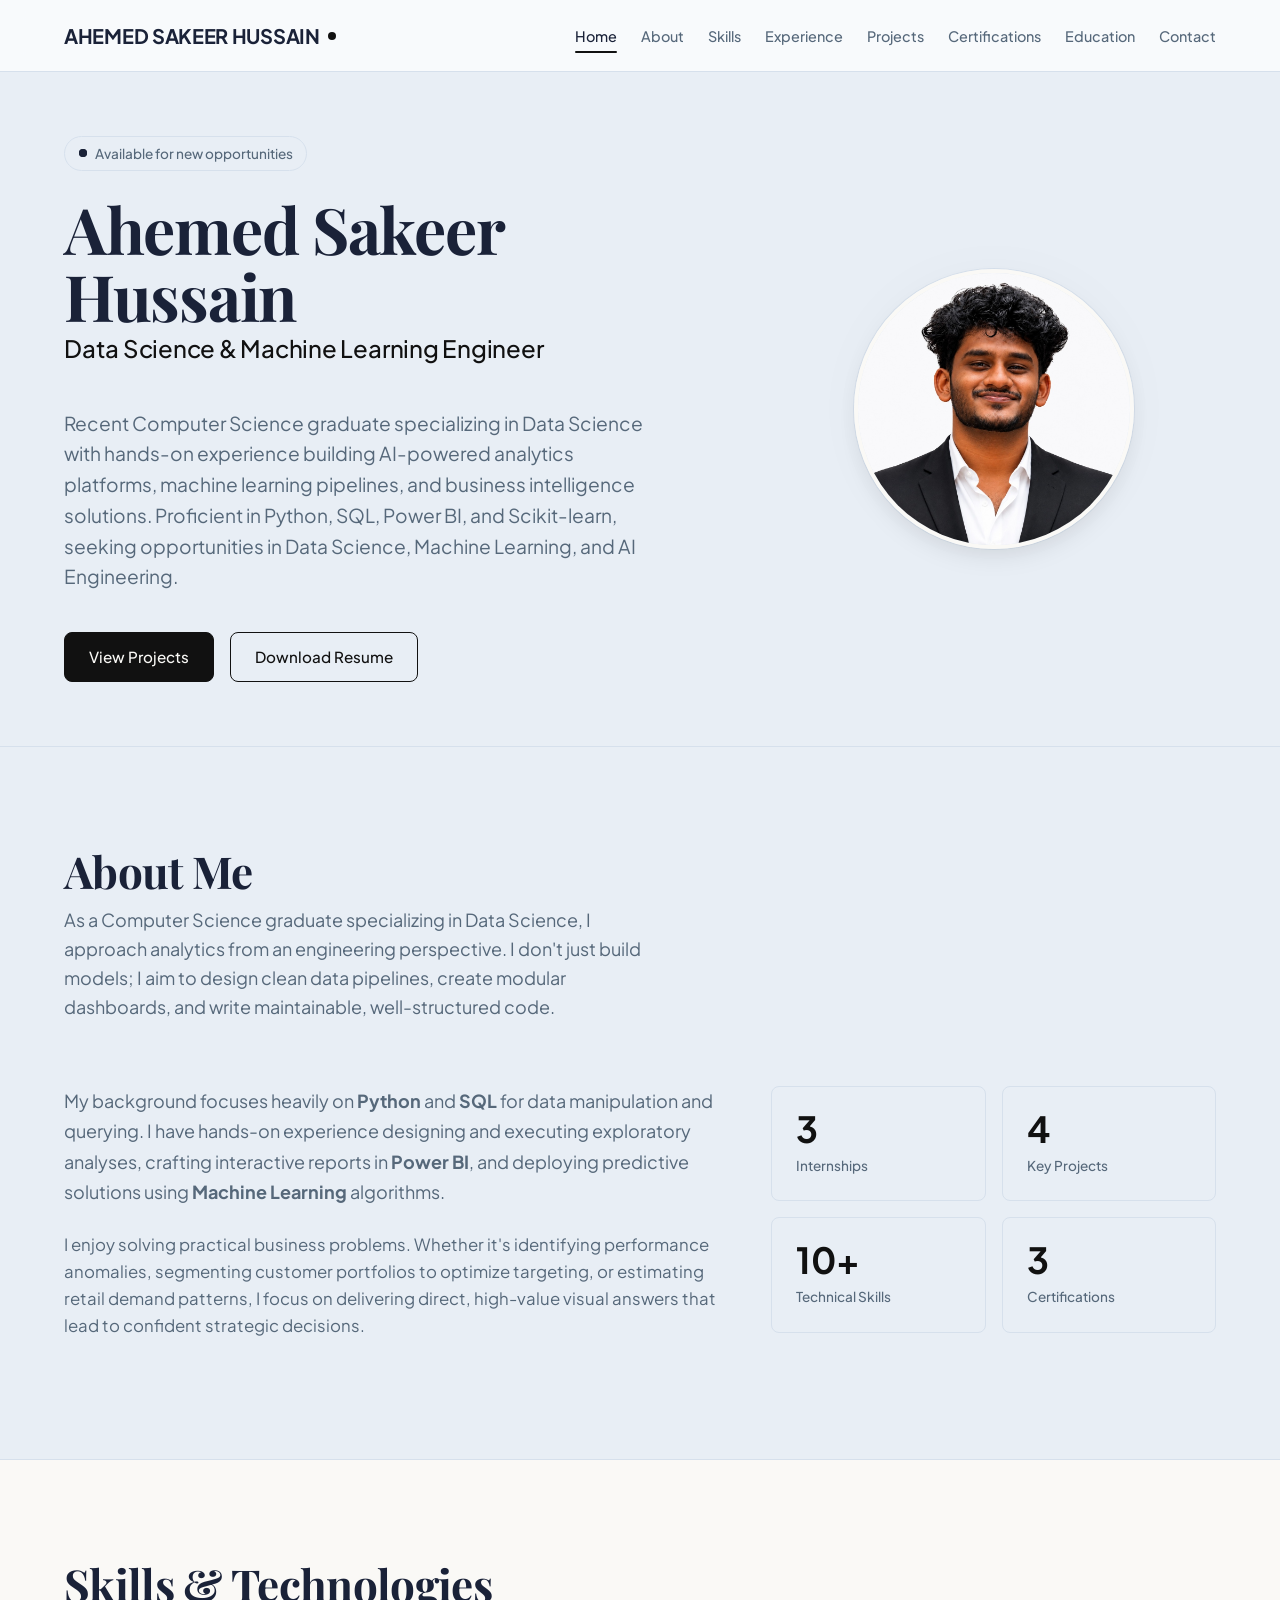
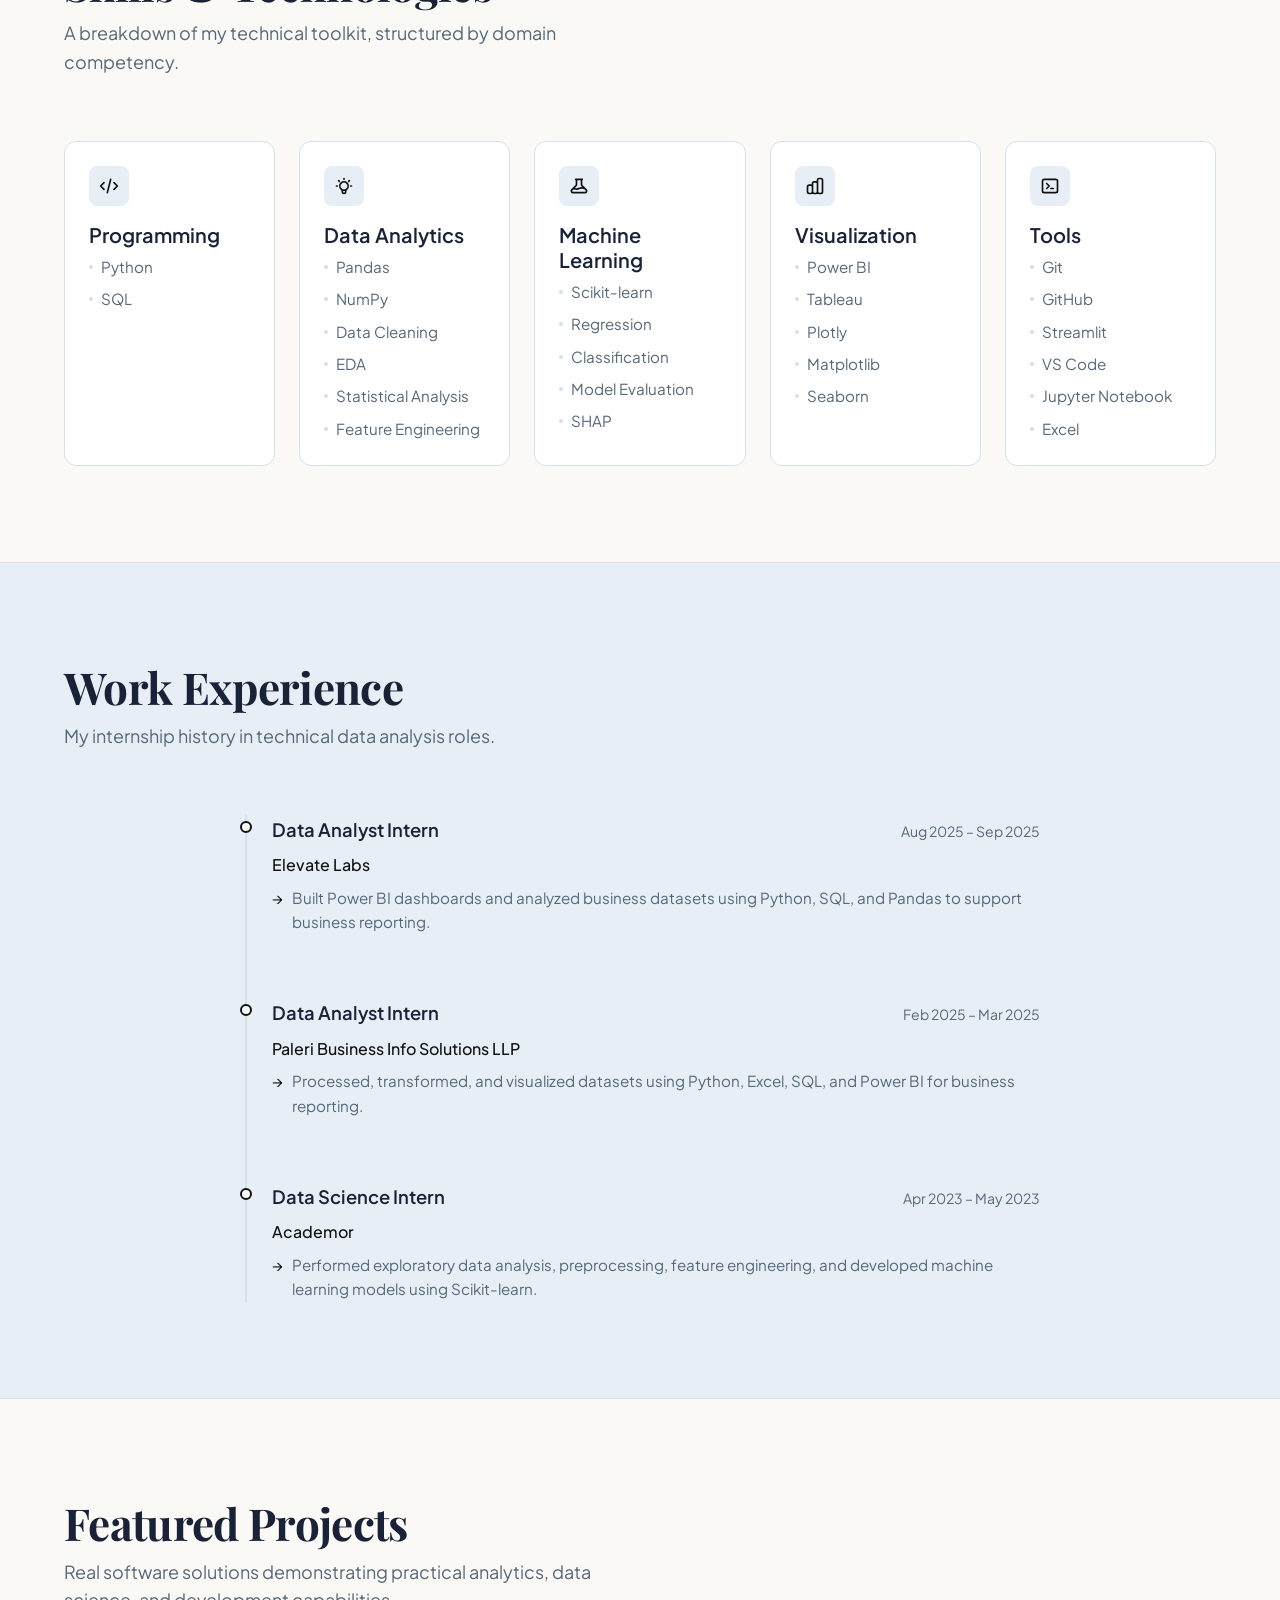
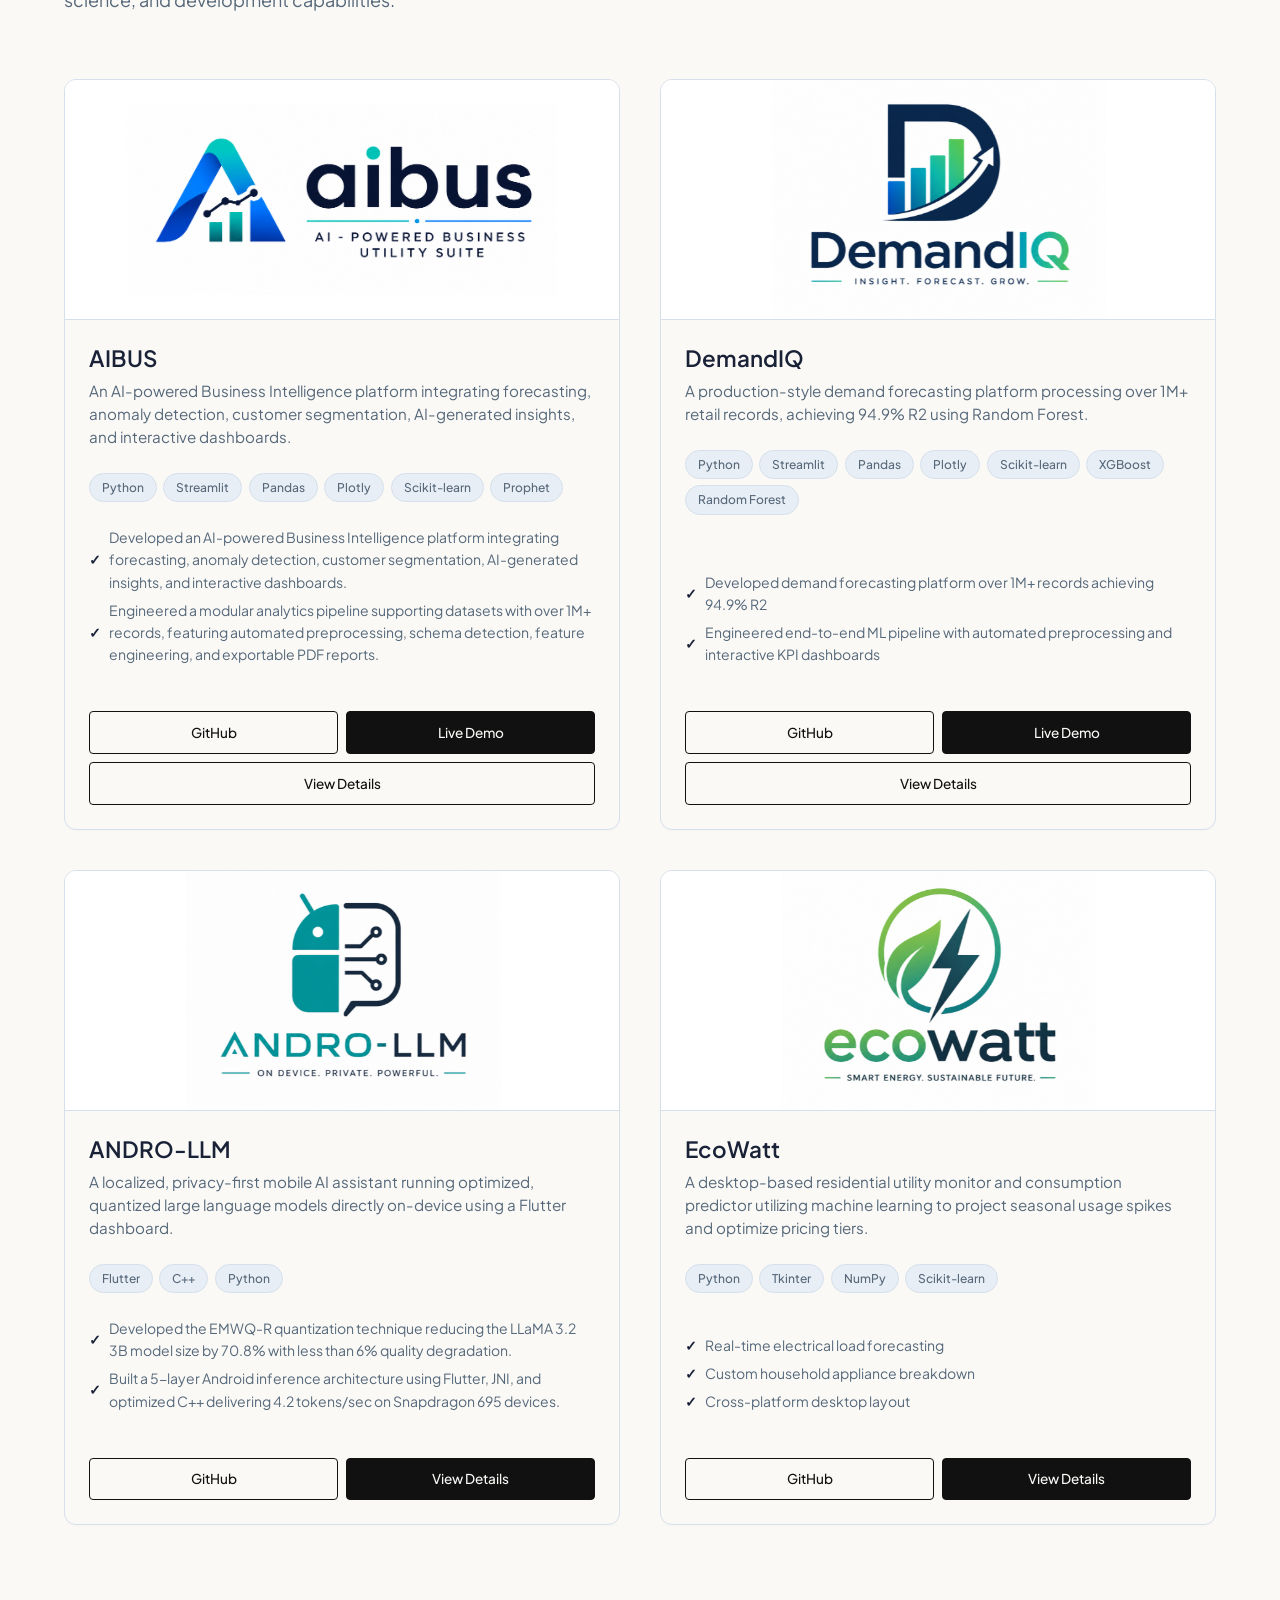
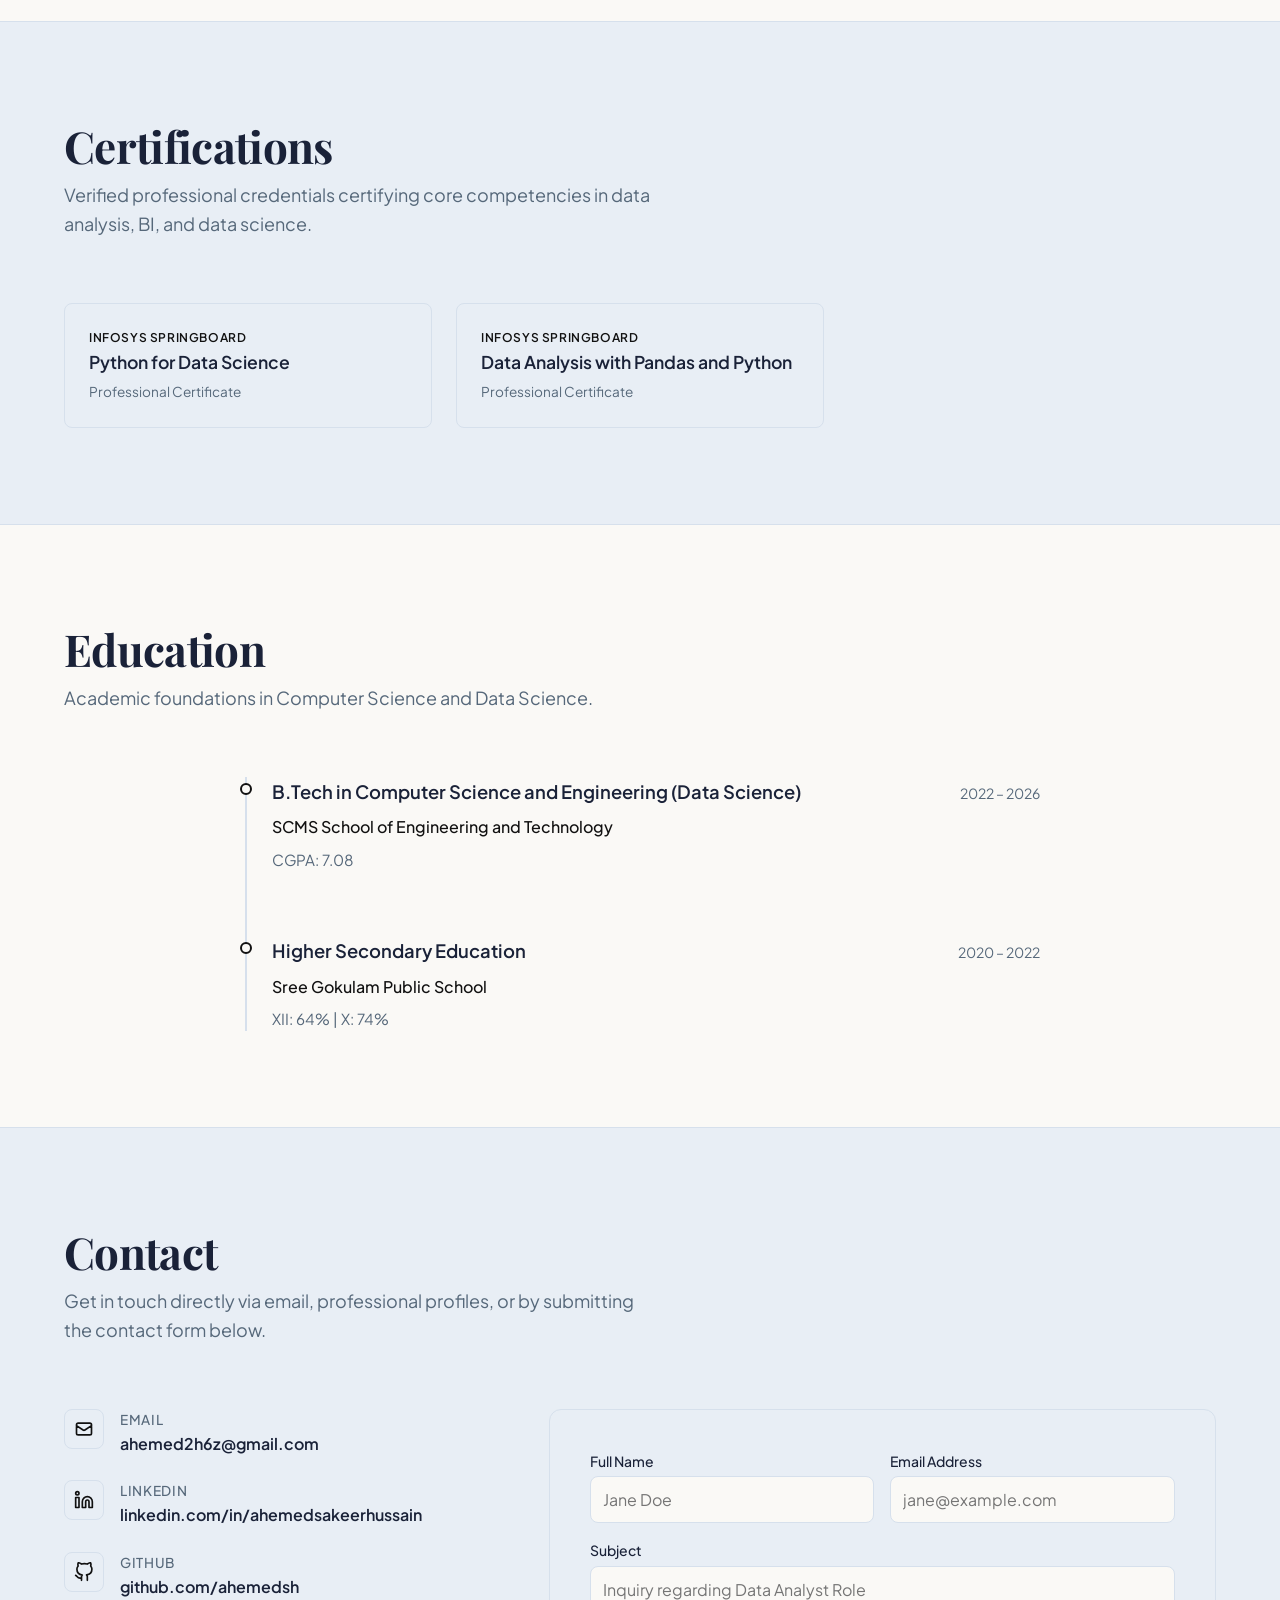
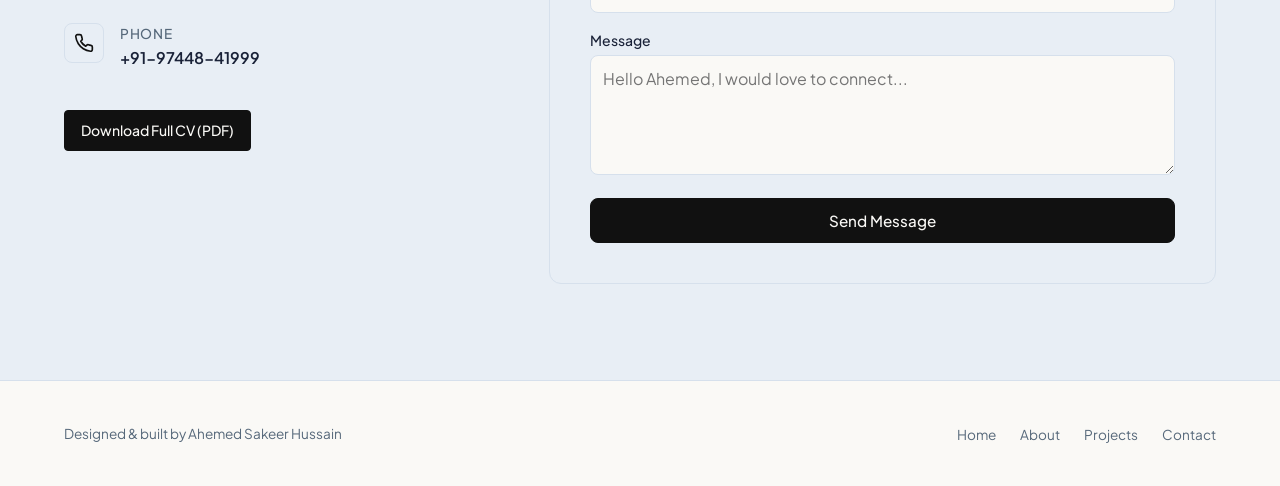
==== commit 70b3a488: "Update headline and formatting in index.html" ====
--- a/index.html
+++ b/index.html
@@ -1,12 +1,15 @@
 <!DOCTYPE html>
 <html lang="en">
+
 <head>
   <meta charset="UTF-8">
   <meta name="viewport" content="width=device-width, initial-scale=1.0">
-  <meta name="description" content="Professional portfolio of Ahemed Sakeer Hussain - Data Analyst & Data Scientist specializing in Python, SQL, Power BI, and Machine Learning.">
+  <meta name="description"
+    content="Professional portfolio of Ahemed Sakeer Hussain - Data Science & Machine Learning Engineer specializing in Python, SQL, Power BI, and Machine Learning.">
   <title>Ahemed Sakeer Hussain | Data Portfolio</title>
   <link rel="stylesheet" href="css/style.css">
 </head>
+
 <body>
 
   <!-- ==========================================================================
@@ -19,7 +22,8 @@
         <span class="logo-dot"></span>
       </a>
       <button class="mobile-nav-toggle" aria-label="Toggle navigation" aria-expanded="false">
-        <svg xmlns="http://www.w3.org/2000/svg" width="24" height="24" fill="none" viewBox="0 0 24 24" stroke="currentColor">
+        <svg xmlns="http://www.w3.org/2000/svg" width="24" height="24" fill="none" viewBox="0 0 24 24"
+          stroke="currentColor">
           <path stroke-linecap="round" stroke-linejoin="round" stroke-width="2" d="M4 6h16M4 12h16M4 18h16" />
         </svg>
       </button>
@@ -50,9 +54,12 @@
             Available for new opportunities
           </div>
           <h1 class="display-title">Ahemed Sakeer Hussain</h1>
-          <p class="hero-subheadline">Data Analyst & Data Scientist</p>
+          <p class="hero-subheadline">Data Science & Machine Learning Engineer</p>
           <p class="hero-desc text-secondary">
-            Recent Computer Science graduate specializing in Data Science with hands-on experience building AI-powered analytics platforms, machine learning pipelines, and business intelligence solutions. Proficient in Python, SQL, Power BI, and Scikit-learn, seeking opportunities in Data Science, Machine Learning, and AI Engineering.
+            Recent Computer Science graduate specializing in Data Science with hands-on experience building AI-powered
+            analytics platforms, machine learning pipelines, and business intelligence solutions. Proficient in Python,
+            SQL, Power BI, and Scikit-learn, seeking opportunities in Data Science, Machine Learning, and AI
+            Engineering.
           </p>
           <div class="btn-group">
             <a href="#projects" class="btn btn-primary">View Projects</a>
@@ -72,15 +79,22 @@
     <section id="about" class="section">
       <div class="container">
         <h2 class="section-title">About Me</h2>
-        <p class="section-subtitle">As a Computer Science graduate specializing in Data Science, I approach analytics from an engineering perspective. I don't just build models; I aim to design clean data pipelines, create modular dashboards, and write maintainable, well-structured code.</p>
-        
+        <p class="section-subtitle">As a Computer Science graduate specializing in Data Science, I approach analytics
+          from an engineering perspective. I don't just build models; I aim to design clean data pipelines, create
+          modular dashboards, and write maintainable, well-structured code.</p>
+
         <div class="about-grid">
           <div class="about-content">
             <p class="body-large">
-              My background focuses heavily on <strong>Python</strong> and <strong>SQL</strong> for data manipulation and querying. I have hands-on experience designing and executing exploratory analyses, crafting interactive reports in <strong>Power BI</strong>, and deploying predictive solutions using <strong>Machine Learning</strong> algorithms.
+              My background focuses heavily on <strong>Python</strong> and <strong>SQL</strong> for data manipulation
+              and querying. I have hands-on experience designing and executing exploratory analyses, crafting
+              interactive reports in <strong>Power BI</strong>, and deploying predictive solutions using <strong>Machine
+                Learning</strong> algorithms.
             </p>
             <p>
-              I enjoy solving practical business problems. Whether it's identifying performance anomalies, segmenting customer portfolios to optimize targeting, or estimating retail demand patterns, I focus on delivering direct, high-value visual answers that lead to confident strategic decisions.
+              I enjoy solving practical business problems. Whether it's identifying performance anomalies, segmenting
+              customer portfolios to optimize targeting, or estimating retail demand patterns, I focus on delivering
+              direct, high-value visual answers that lead to confident strategic decisions.
             </p>
           </div>
           <div class="about-metrics">
@@ -112,13 +126,15 @@
       <div class="container">
         <h2 class="section-title">Skills & Technologies</h2>
         <p class="section-subtitle">A breakdown of my technical toolkit, structured by domain competency.</p>
-        
+
         <div class="skills-grid-v2">
           <!-- Programming -->
           <div class="skill-card">
             <div class="skill-icon-wrap">
-              <svg xmlns="http://www.w3.org/2000/svg" width="20" height="20" fill="none" viewBox="0 0 24 24" stroke="currentColor">
-                <path stroke-linecap="round" stroke-linejoin="round" stroke-width="2" d="M10 20l4-16m4 4l4 4-4 4M6 16l-4-4 4-4" />
+              <svg xmlns="http://www.w3.org/2000/svg" width="20" height="20" fill="none" viewBox="0 0 24 24"
+                stroke="currentColor">
+                <path stroke-linecap="round" stroke-linejoin="round" stroke-width="2"
+                  d="M10 20l4-16m4 4l4 4-4 4M6 16l-4-4 4-4" />
               </svg>
             </div>
             <h3 class="card-title">Programming</h3>
@@ -127,12 +143,14 @@
               <li class="skill-item">SQL</li>
             </ul>
           </div>
-          
+
           <!-- Data Analytics -->
           <div class="skill-card">
             <div class="skill-icon-wrap">
-              <svg xmlns="http://www.w3.org/2000/svg" width="20" height="20" fill="none" viewBox="0 0 24 24" stroke="currentColor">
-                <path stroke-linecap="round" stroke-linejoin="round" stroke-width="2" d="M9.663 17h4.673M12 3v1m6.364 1.636l-.707.707M21 12h-1M4 12H3m3.343-5.657l-.707-.707m2.828 9.9a5 5 0 117.072 0l-.548.547A3.374 3.374 0 0014 18.469V19a2 2 0 11-4 0v-.531c0-.895-.356-1.754-.988-2.386l-.548-.547z" />
+              <svg xmlns="http://www.w3.org/2000/svg" width="20" height="20" fill="none" viewBox="0 0 24 24"
+                stroke="currentColor">
+                <path stroke-linecap="round" stroke-linejoin="round" stroke-width="2"
+                  d="M9.663 17h4.673M12 3v1m6.364 1.636l-.707.707M21 12h-1M4 12H3m3.343-5.657l-.707-.707m2.828 9.9a5 5 0 117.072 0l-.548.547A3.374 3.374 0 0014 18.469V19a2 2 0 11-4 0v-.531c0-.895-.356-1.754-.988-2.386l-.548-.547z" />
               </svg>
             </div>
             <h3 class="card-title">Data Analytics</h3>
@@ -149,8 +167,10 @@
           <!-- Machine Learning -->
           <div class="skill-card">
             <div class="skill-icon-wrap">
-              <svg xmlns="http://www.w3.org/2000/svg" width="20" height="20" fill="none" viewBox="0 0 24 24" stroke="currentColor">
-                <path stroke-linecap="round" stroke-linejoin="round" stroke-width="2" d="M19.428 15.428a2 2 0 00-1.022-.547l-2.387-.477a6 6 0 00-3.86.517l-.318.158a6 6 0 01-3.86.517L6.05 15.21a2 2 0 00-1.806.547M8 4h8l-1 1v5.172a2 2 0 00.586 1.414l5 5c1.26 1.26.367 3.414-1.415 3.414H4.828c-1.782 0-2.674-2.154-1.414-3.414l5-5A2 2 0 009 10.172V5L8 4z" />
+              <svg xmlns="http://www.w3.org/2000/svg" width="20" height="20" fill="none" viewBox="0 0 24 24"
+                stroke="currentColor">
+                <path stroke-linecap="round" stroke-linejoin="round" stroke-width="2"
+                  d="M19.428 15.428a2 2 0 00-1.022-.547l-2.387-.477a6 6 0 00-3.86.517l-.318.158a6 6 0 01-3.86.517L6.05 15.21a2 2 0 00-1.806.547M8 4h8l-1 1v5.172a2 2 0 00.586 1.414l5 5c1.26 1.26.367 3.414-1.415 3.414H4.828c-1.782 0-2.674-2.154-1.414-3.414l5-5A2 2 0 009 10.172V5L8 4z" />
               </svg>
             </div>
             <h3 class="card-title">Machine Learning</h3>
@@ -162,12 +182,14 @@
               <li class="skill-item">SHAP</li>
             </ul>
           </div>
-          
+
           <!-- Visualization -->
           <div class="skill-card">
             <div class="skill-icon-wrap">
-              <svg xmlns="http://www.w3.org/2000/svg" width="20" height="20" fill="none" viewBox="0 0 24 24" stroke="currentColor">
-                <path stroke-linecap="round" stroke-linejoin="round" stroke-width="2" d="M9 19v-6a2 2 0 00-2-2H5a2 2 0 00-2 2v6a2 2 0 002 2h2a2 2 0 002-2zm0 0V9a2 2 0 012-2h2a2 2 0 012 2v10m-6 0a2 2 0 002 2h2a2 2 0 002-2m0 0V5a2 2 0 012-2h2a2 2 0 012 2v14a2 2 0 01-2 2h-2a2 2 0 01-2-2z" />
+              <svg xmlns="http://www.w3.org/2000/svg" width="20" height="20" fill="none" viewBox="0 0 24 24"
+                stroke="currentColor">
+                <path stroke-linecap="round" stroke-linejoin="round" stroke-width="2"
+                  d="M9 19v-6a2 2 0 00-2-2H5a2 2 0 00-2 2v6a2 2 0 002 2h2a2 2 0 002-2zm0 0V9a2 2 0 012-2h2a2 2 0 012 2v10m-6 0a2 2 0 002 2h2a2 2 0 002-2m0 0V5a2 2 0 012-2h2a2 2 0 012 2v14a2 2 0 01-2 2h-2a2 2 0 01-2-2z" />
               </svg>
             </div>
             <h3 class="card-title">Visualization</h3>
@@ -179,12 +201,14 @@
               <li class="skill-item">Seaborn</li>
             </ul>
           </div>
-          
+
           <!-- Tools -->
           <div class="skill-card">
             <div class="skill-icon-wrap">
-              <svg xmlns="http://www.w3.org/2000/svg" width="20" height="20" fill="none" viewBox="0 0 24 24" stroke="currentColor">
-                <path stroke-linecap="round" stroke-linejoin="round" stroke-width="2" d="M8 9l3 3-3 3m5 0h3M5 20h14a2 2 0 002-2V6a2 2 0 00-2-2H5a2 2 0 00-2 2v12a2 2 0 002 2z" />
+              <svg xmlns="http://www.w3.org/2000/svg" width="20" height="20" fill="none" viewBox="0 0 24 24"
+                stroke="currentColor">
+                <path stroke-linecap="round" stroke-linejoin="round" stroke-width="2"
+                  d="M8 9l3 3-3 3m5 0h3M5 20h14a2 2 0 002-2V6a2 2 0 00-2-2H5a2 2 0 00-2 2v12a2 2 0 002 2z" />
               </svg>
             </div>
             <h3 class="card-title">Tools</h3>
@@ -208,7 +232,7 @@
       <div class="container">
         <h2 class="section-title">Work Experience</h2>
         <p class="section-subtitle">My internship history in technical data analysis roles.</p>
-        
+
         <div class="timeline">
           <!-- Experience 1 -->
           <div class="timeline-item">
@@ -220,11 +244,12 @@
             <div class="timeline-company">Elevate Labs</div>
             <div class="timeline-desc">
               <ul>
-                <li>Built Power BI dashboards and analyzed business datasets using Python, SQL, and Pandas to support business reporting.</li>
+                <li>Built Power BI dashboards and analyzed business datasets using Python, SQL, and Pandas to support
+                  business reporting.</li>
               </ul>
             </div>
           </div>
-          
+
           <!-- Experience 2 -->
           <div class="timeline-item">
             <div class="timeline-marker"></div>
@@ -235,11 +260,12 @@
             <div class="timeline-company">Paleri Business Info Solutions LLP</div>
             <div class="timeline-desc">
               <ul>
-                <li>Processed, transformed, and visualized datasets using Python, Excel, SQL, and Power BI for business reporting.</li>
+                <li>Processed, transformed, and visualized datasets using Python, Excel, SQL, and Power BI for business
+                  reporting.</li>
               </ul>
             </div>
           </div>
-          
+
           <!-- Experience 3 -->
           <div class="timeline-item">
             <div class="timeline-marker"></div>
@@ -250,7 +276,8 @@
             <div class="timeline-company">Academor</div>
             <div class="timeline-desc">
               <ul>
-                <li>Performed exploratory data analysis, preprocessing, feature engineering, and developed machine learning models using Scikit-learn.</li>
+                <li>Performed exploratory data analysis, preprocessing, feature engineering, and developed machine
+                  learning models using Scikit-learn.</li>
               </ul>
             </div>
           </div>
@@ -264,8 +291,9 @@
     <section id="projects" class="section">
       <div class="container">
         <h2 class="section-title">Featured Projects</h2>
-        <p class="section-subtitle">Real software solutions demonstrating practical analytics, data science, and development capabilities.</p>
-        
+        <p class="section-subtitle">Real software solutions demonstrating practical analytics, data science, and
+          development capabilities.</p>
+
         <div class="projects-grid">
           <!-- Project 1 -->
           <div class="project-card">
@@ -275,7 +303,8 @@
             <div class="project-body">
               <h3 class="project-title">AIBUS</h3>
               <p class="project-summary">
-                An AI-powered Business Intelligence platform integrating forecasting, anomaly detection, customer segmentation, AI-generated insights, and interactive dashboards.
+                An AI-powered Business Intelligence platform integrating forecasting, anomaly detection, customer
+                segmentation, AI-generated insights, and interactive dashboards.
               </p>
               <div class="project-tags">
                 <span class="tag">Python</span>
@@ -286,26 +315,32 @@
                 <span class="tag">Prophet</span>
               </div>
               <ul class="project-features">
-                <li>Developed an AI-powered Business Intelligence platform integrating forecasting, anomaly detection, customer segmentation, AI-generated insights, and interactive dashboards.</li>
-                <li>Engineered a modular analytics pipeline supporting datasets with over 1M+ records, featuring automated preprocessing, schema detection, feature engineering, and exportable PDF reports.</li>
+                <li>Developed an AI-powered Business Intelligence platform integrating forecasting, anomaly detection,
+                  customer segmentation, AI-generated insights, and interactive dashboards.</li>
+                <li>Engineered a modular analytics pipeline supporting datasets with over 1M+ records, featuring
+                  automated preprocessing, schema detection, feature engineering, and exportable PDF reports.</li>
               </ul>
               <div class="project-actions">
-                <a href="https://github.com/ahemedsh/AIBUS-AI-Powered-Business-Utility-Suite" target="_blank" rel="noopener" class="btn btn-secondary btn-sm">GitHub</a>
-                <a href="https://aibus-ai.streamlit.app/" target="_blank" rel="noopener" class="btn btn-primary btn-sm">Live Demo</a>
+                <a href="https://github.com/ahemedsh/AIBUS-AI-Powered-Business-Utility-Suite" target="_blank"
+                  rel="noopener" class="btn btn-secondary btn-sm">GitHub</a>
+                <a href="https://aibus-ai.streamlit.app/" target="_blank" rel="noopener"
+                  class="btn btn-primary btn-sm">Live Demo</a>
                 <a href="projects/ai-bi-platform.html" class="btn btn-secondary btn-sm">View Details</a>
               </div>
             </div>
           </div>
-          
+
           <!-- Project 2 -->
           <div class="project-card">
             <div class="project-thumbnail">
-              <img src="images/demandiq.jpg" alt="DemandIQ Logo" style="width: 100%; height: 100%; object-fit: contain; transform: scale(1.75); transform-origin: center;">
+              <img src="images/demandiq.jpg" alt="DemandIQ Logo"
+                style="width: 100%; height: 100%; object-fit: contain; transform: scale(1.75); transform-origin: center;">
             </div>
             <div class="project-body">
               <h3 class="project-title">DemandIQ</h3>
               <p class="project-summary">
-                A production-style demand forecasting platform processing over 1M+ retail records, achieving 94.9% R2 using Random Forest.
+                A production-style demand forecasting platform processing over 1M+ retail records, achieving 94.9% R2
+                using Random Forest.
               </p>
               <div class="project-tags">
                 <span class="tag">Python</span>
@@ -321,22 +356,26 @@
                 <li>Engineered end-to-end ML pipeline with automated preprocessing and interactive KPI dashboards</li>
               </ul>
               <div class="project-actions">
-                <a href="https://github.com/ahemedsh/DemandIQ-AI-Retail-Demand-Forecasting" target="_blank" rel="noopener" class="btn btn-secondary btn-sm">GitHub</a>
-                <a href="https://demandiq-ai.streamlit.app/" target="_blank" rel="noopener" class="btn btn-primary btn-sm">Live Demo</a>
+                <a href="https://github.com/ahemedsh/DemandIQ-AI-Retail-Demand-Forecasting" target="_blank"
+                  rel="noopener" class="btn btn-secondary btn-sm">GitHub</a>
+                <a href="https://demandiq-ai.streamlit.app/" target="_blank" rel="noopener"
+                  class="btn btn-primary btn-sm">Live Demo</a>
                 <a href="projects/demandiq.html" class="btn btn-secondary btn-sm">View Details</a>
               </div>
             </div>
           </div>
-          
+
           <!-- Project 3 -->
           <div class="project-card">
             <div class="project-thumbnail">
-              <img src="images/andro_llm.png" alt="ANDRO-LLM Logo" style="width: 100%; height: 100%; object-fit: contain; transform: scale(1.65); transform-origin: center;">
+              <img src="images/andro_llm.png" alt="ANDRO-LLM Logo"
+                style="width: 100%; height: 100%; object-fit: contain; transform: scale(1.65); transform-origin: center;">
             </div>
             <div class="project-body">
               <h3 class="project-title">ANDRO-LLM</h3>
               <p class="project-summary">
-                A localized, privacy-first mobile AI assistant running optimized, quantized large language models directly on-device using a Flutter dashboard.
+                A localized, privacy-first mobile AI assistant running optimized, quantized large language models
+                directly on-device using a Flutter dashboard.
               </p>
               <div class="project-tags">
                 <span class="tag">Flutter</span>
@@ -344,25 +383,30 @@
                 <span class="tag">Python</span>
               </div>
               <ul class="project-features">
-                <li>Developed the EMWQ-R quantization technique reducing the LLaMA 3.2 3B model size by 70.8% with less than 6% quality degradation.</li>
-                <li>Built a 5-layer Android inference architecture using Flutter, JNI, and optimized C++ delivering 4.2 tokens/sec on Snapdragon 695 devices.</li>
+                <li>Developed the EMWQ-R quantization technique reducing the LLaMA 3.2 3B model size by 70.8% with less
+                  than 6% quality degradation.</li>
+                <li>Built a 5-layer Android inference architecture using Flutter, JNI, and optimized C++ delivering 4.2
+                  tokens/sec on Snapdragon 695 devices.</li>
               </ul>
               <div class="project-actions">
-                <a href="https://github.com/Anwin-127/Andro-LLM" target="_blank" rel="noopener" class="btn btn-secondary btn-sm">GitHub</a>
+                <a href="https://github.com/Anwin-127/Andro-LLM" target="_blank" rel="noopener"
+                  class="btn btn-secondary btn-sm">GitHub</a>
                 <a href="projects/andro-llm.html" class="btn btn-primary btn-sm">View Details</a>
               </div>
             </div>
           </div>
-          
+
           <!-- Project 4 -->
           <div class="project-card">
             <div class="project-thumbnail">
-              <img src="images/ecowatt.jpg" alt="EcoWatt Logo" style="width: 100%; height: 100%; object-fit: contain; transform: scale(1.65); transform-origin: center;">
+              <img src="images/ecowatt.jpg" alt="EcoWatt Logo"
+                style="width: 100%; height: 100%; object-fit: contain; transform: scale(1.65); transform-origin: center;">
             </div>
             <div class="project-body">
               <h3 class="project-title">EcoWatt</h3>
               <p class="project-summary">
-                A desktop-based residential utility monitor and consumption predictor utilizing machine learning to project seasonal usage spikes and optimize pricing tiers.
+                A desktop-based residential utility monitor and consumption predictor utilizing machine learning to
+                project seasonal usage spikes and optimize pricing tiers.
               </p>
               <div class="project-tags">
                 <span class="tag">Python</span>
@@ -376,7 +420,8 @@
                 <li>Cross-platform desktop layout</li>
               </ul>
               <div class="project-actions">
-                <a href="https://github.com/Anwin-127/ecowatt" target="_blank" rel="noopener" class="btn btn-secondary btn-sm">GitHub</a>
+                <a href="https://github.com/Anwin-127/ecowatt" target="_blank" rel="noopener"
+                  class="btn btn-secondary btn-sm">GitHub</a>
                 <a href="projects/ecowatt.html" class="btn btn-primary btn-sm">View Details</a>
               </div>
             </div>
@@ -391,8 +436,9 @@
     <section id="certifications" class="section">
       <div class="container">
         <h2 class="section-title">Certifications</h2>
-        <p class="section-subtitle">Verified professional credentials certifying core competencies in data analysis, BI, and data science.</p>
-        
+        <p class="section-subtitle">Verified professional credentials certifying core competencies in data analysis, BI,
+          and data science.</p>
+
         <div class="certs-grid">
           <!-- Cert 1 -->
           <div class="cert-card">
@@ -402,7 +448,7 @@
             </div>
             <div class="cert-date">Professional Certificate</div>
           </div>
-          
+
           <!-- Cert 2 -->
           <div class="cert-card">
             <div>
@@ -422,7 +468,7 @@
       <div class="container">
         <h2 class="section-title">Education</h2>
         <p class="section-subtitle">Academic foundations in Computer Science and Data Science.</p>
-        
+
         <div class="timeline" style="max-width: 800px; margin: 0 auto; padding-left: 2rem;">
           <!-- Education 1 -->
           <div class="timeline-item">
@@ -436,7 +482,7 @@
               <p>CGPA: 7.08</p>
             </div>
           </div>
-          
+
           <!-- Education 2 -->
           <div class="timeline-item">
             <div class="timeline-marker"></div>
@@ -459,14 +505,17 @@
     <section id="contact" class="section">
       <div class="container">
         <h2 class="section-title">Contact</h2>
-        <p class="section-subtitle">Get in touch directly via email, professional profiles, or by submitting the contact form below.</p>
-        
+        <p class="section-subtitle">Get in touch directly via email, professional profiles, or by submitting the contact
+          form below.</p>
+
         <div class="contact-grid">
           <div class="contact-info">
             <div class="contact-detail">
               <a href="mailto:ahemed2h6z@gmail.com" class="contact-icon" aria-label="Send Email">
-                <svg xmlns="http://www.w3.org/2000/svg" width="20" height="20" fill="none" viewBox="0 0 24 24" stroke="currentColor">
-                  <path stroke-linecap="round" stroke-linejoin="round" stroke-width="2" d="M3 8l7.89 5.26a2 2 0 002.22 0L21 8M5 19h14a2 2 0 002-2V7a2 2 0 00-2-2H5a2 2 0 00-2 2v10a2 2 0 002 2z" />
+                <svg xmlns="http://www.w3.org/2000/svg" width="20" height="20" fill="none" viewBox="0 0 24 24"
+                  stroke="currentColor">
+                  <path stroke-linecap="round" stroke-linejoin="round" stroke-width="2"
+                    d="M3 8l7.89 5.26a2 2 0 002.22 0L21 8M5 19h14a2 2 0 002-2V7a2 2 0 00-2-2H5a2 2 0 00-2 2v10a2 2 0 002 2z" />
                 </svg>
               </a>
               <div>
@@ -474,10 +523,12 @@
                 <a href="mailto:ahemed2h6z@gmail.com" class="contact-value">ahemed2h6z@gmail.com</a>
               </div>
             </div>
-            
+
             <div class="contact-detail">
-              <a href="https://linkedin.com/in/ahemedsakeerhussain" target="_blank" rel="noopener" class="contact-icon" aria-label="LinkedIn Profile">
-                <svg xmlns="http://www.w3.org/2000/svg" width="20" height="20" viewBox="0 0 24 24" fill="none" stroke="currentColor" stroke-width="2" stroke-linecap="round" stroke-linejoin="round">
+              <a href="https://linkedin.com/in/ahemedsakeerhussain" target="_blank" rel="noopener" class="contact-icon"
+                aria-label="LinkedIn Profile">
+                <svg xmlns="http://www.w3.org/2000/svg" width="20" height="20" viewBox="0 0 24 24" fill="none"
+                  stroke="currentColor" stroke-width="2" stroke-linecap="round" stroke-linejoin="round">
                   <path d="M16 8a6 6 0 0 1 6 6v7h-4v-7a2 2 0 0 0-2-2 2 2 0 0 0-2 2v7h-4v-7a6 6 0 0 1 6-6z"></path>
                   <rect x="2" y="9" width="4" height="12"></rect>
                   <circle cx="4" cy="4" r="2"></circle>
@@ -485,26 +536,34 @@
               </a>
               <div>
                 <div class="contact-label">LinkedIn</div>
-                <a href="https://linkedin.com/in/ahemedsakeerhussain" target="_blank" rel="noopener" class="contact-value">linkedin.com/in/ahemedsakeerhussain</a>
+                <a href="https://linkedin.com/in/ahemedsakeerhussain" target="_blank" rel="noopener"
+                  class="contact-value">linkedin.com/in/ahemedsakeerhussain</a>
               </div>
             </div>
 
             <div class="contact-detail">
-              <a href="https://github.com/ahemedsh" target="_blank" rel="noopener" class="contact-icon" aria-label="GitHub Profile">
-                <svg xmlns="http://www.w3.org/2000/svg" width="20" height="20" viewBox="0 0 24 24" fill="none" stroke="currentColor" stroke-width="2" stroke-linecap="round" stroke-linejoin="round">
-                  <path d="M9 19c-5 1.5-5-2.5-7-3m14 6v-3.87a3.37 3.37 0 0 0-.94-2.61c3.14-.35 6.44-1.54 6.44-7A5.44 5.44 0 0 0 20 4.77 5.07 5.07 0 0 0 19.91 1S18.73.65 16 2.48a13.38 13.38 0 0 0-7 0C6.27.65 5.09 1 5.09 1A5.07 5.07 0 0 0 5 4.77a5.44 5.44 0 0 0-1.5 3.78c0 5.42 3.3 6.61 6.44 7A3.37 3.37 0 0 0 9 18.13V22"></path>
+              <a href="https://github.com/ahemedsh" target="_blank" rel="noopener" class="contact-icon"
+                aria-label="GitHub Profile">
+                <svg xmlns="http://www.w3.org/2000/svg" width="20" height="20" viewBox="0 0 24 24" fill="none"
+                  stroke="currentColor" stroke-width="2" stroke-linecap="round" stroke-linejoin="round">
+                  <path
+                    d="M9 19c-5 1.5-5-2.5-7-3m14 6v-3.87a3.37 3.37 0 0 0-.94-2.61c3.14-.35 6.44-1.54 6.44-7A5.44 5.44 0 0 0 20 4.77 5.07 5.07 0 0 0 19.91 1S18.73.65 16 2.48a13.38 13.38 0 0 0-7 0C6.27.65 5.09 1 5.09 1A5.07 5.07 0 0 0 5 4.77a5.44 5.44 0 0 0-1.5 3.78c0 5.42 3.3 6.61 6.44 7A3.37 3.37 0 0 0 9 18.13V22">
+                  </path>
                 </svg>
               </a>
               <div>
                 <div class="contact-label">GitHub</div>
-                <a href="https://github.com/ahemedsh" target="_blank" rel="noopener" class="contact-value">github.com/ahemedsh</a>
+                <a href="https://github.com/ahemedsh" target="_blank" rel="noopener"
+                  class="contact-value">github.com/ahemedsh</a>
               </div>
             </div>
 
             <div class="contact-detail">
               <a href="tel:+919744841999" class="contact-icon" aria-label="Call Phone">
-                <svg xmlns="http://www.w3.org/2000/svg" width="20" height="20" fill="none" viewBox="0 0 24 24" stroke="currentColor" stroke-width="2" stroke-linecap="round" stroke-linejoin="round">
-                  <path d="M22 16.92v3a2 2 0 0 1-2.18 2 19.79 19.79 0 0 1-8.63-3.07 19.5 19.5 0 0 1-6-6 19.79 19.79 0 0 1-3.07-8.67A2 2 0 0 1 4.11 2h3a2 2 0 0 1 2 1.72 12.84 12.84 0 0 0 .7 2.81 2 2 0 0 1-.45 2.11L8.09 9.91a16 16 0 0 0 6 6l1.27-1.27a2 2 0 0 1 2.11-.45 12.84 12.84 0 0 0 2.81.7A2 2 0 0 1 22 16.92z" />
+                <svg xmlns="http://www.w3.org/2000/svg" width="20" height="20" fill="none" viewBox="0 0 24 24"
+                  stroke="currentColor" stroke-width="2" stroke-linecap="round" stroke-linejoin="round">
+                  <path
+                    d="M22 16.92v3a2 2 0 0 1-2.18 2 19.79 19.79 0 0 1-8.63-3.07 19.5 19.5 0 0 1-6-6 19.79 19.79 0 0 1-3.07-8.67A2 2 0 0 1 4.11 2h3a2 2 0 0 1 2 1.72 12.84 12.84 0 0 0 .7 2.81 2 2 0 0 1-.45 2.11L8.09 9.91a16 16 0 0 0 6 6l1.27-1.27a2 2 0 0 1 2.11-.45 12.84 12.84 0 0 0 2.81.7A2 2 0 0 1 22 16.92z" />
                 </svg>
               </a>
               <div>
@@ -513,12 +572,13 @@
               </div>
             </div>
 
-            
+
             <div class="contact-detail" style="margin-top: 1rem;">
-              <a href="Ahemed_Sakeer_Hussain_Resume.pdf?v=20260714" download class="btn btn-primary btn-sm">Download Full CV (PDF)</a>
-            </div>
-          </div>
-          
+              <a href="Ahemed_Sakeer_Hussain_Resume.pdf?v=20260714" download class="btn btn-primary btn-sm">Download
+                Full CV (PDF)</a>
+            </div>
+          </div>
+
           <div class="contact-form-wrap">
             <form id="contact-form">
               <div class="form-row">
@@ -528,16 +588,19 @@
                 </div>
                 <div class="form-group">
                   <label for="email" class="form-label">Email Address</label>
-                  <input type="email" id="email" name="email" class="form-control" placeholder="jane@example.com" required>
+                  <input type="email" id="email" name="email" class="form-control" placeholder="jane@example.com"
+                    required>
                 </div>
               </div>
               <div class="form-group">
                 <label for="subject" class="form-label">Subject</label>
-                <input type="text" id="subject" name="subject" class="form-control" placeholder="Inquiry regarding Data Analyst Role" required>
+                <input type="text" id="subject" name="subject" class="form-control"
+                  placeholder="Inquiry regarding Data Analyst Role" required>
               </div>
               <div class="form-group">
                 <label for="message" class="form-label">Message</label>
-                <textarea id="message" name="message" class="form-control" placeholder="Hello Ahemed, I would love to connect..." required></textarea>
+                <textarea id="message" name="message" class="form-control"
+                  placeholder="Hello Ahemed, I would love to connect..." required></textarea>
               </div>
               <button type="submit" class="btn btn-primary" style="width: 100%;">Send Message</button>
               <div id="form-message" class="form-message"></div>
@@ -569,4 +632,5 @@
 
   <script src="js/main.js"></script>
 </body>
-</html>
+
+</html>
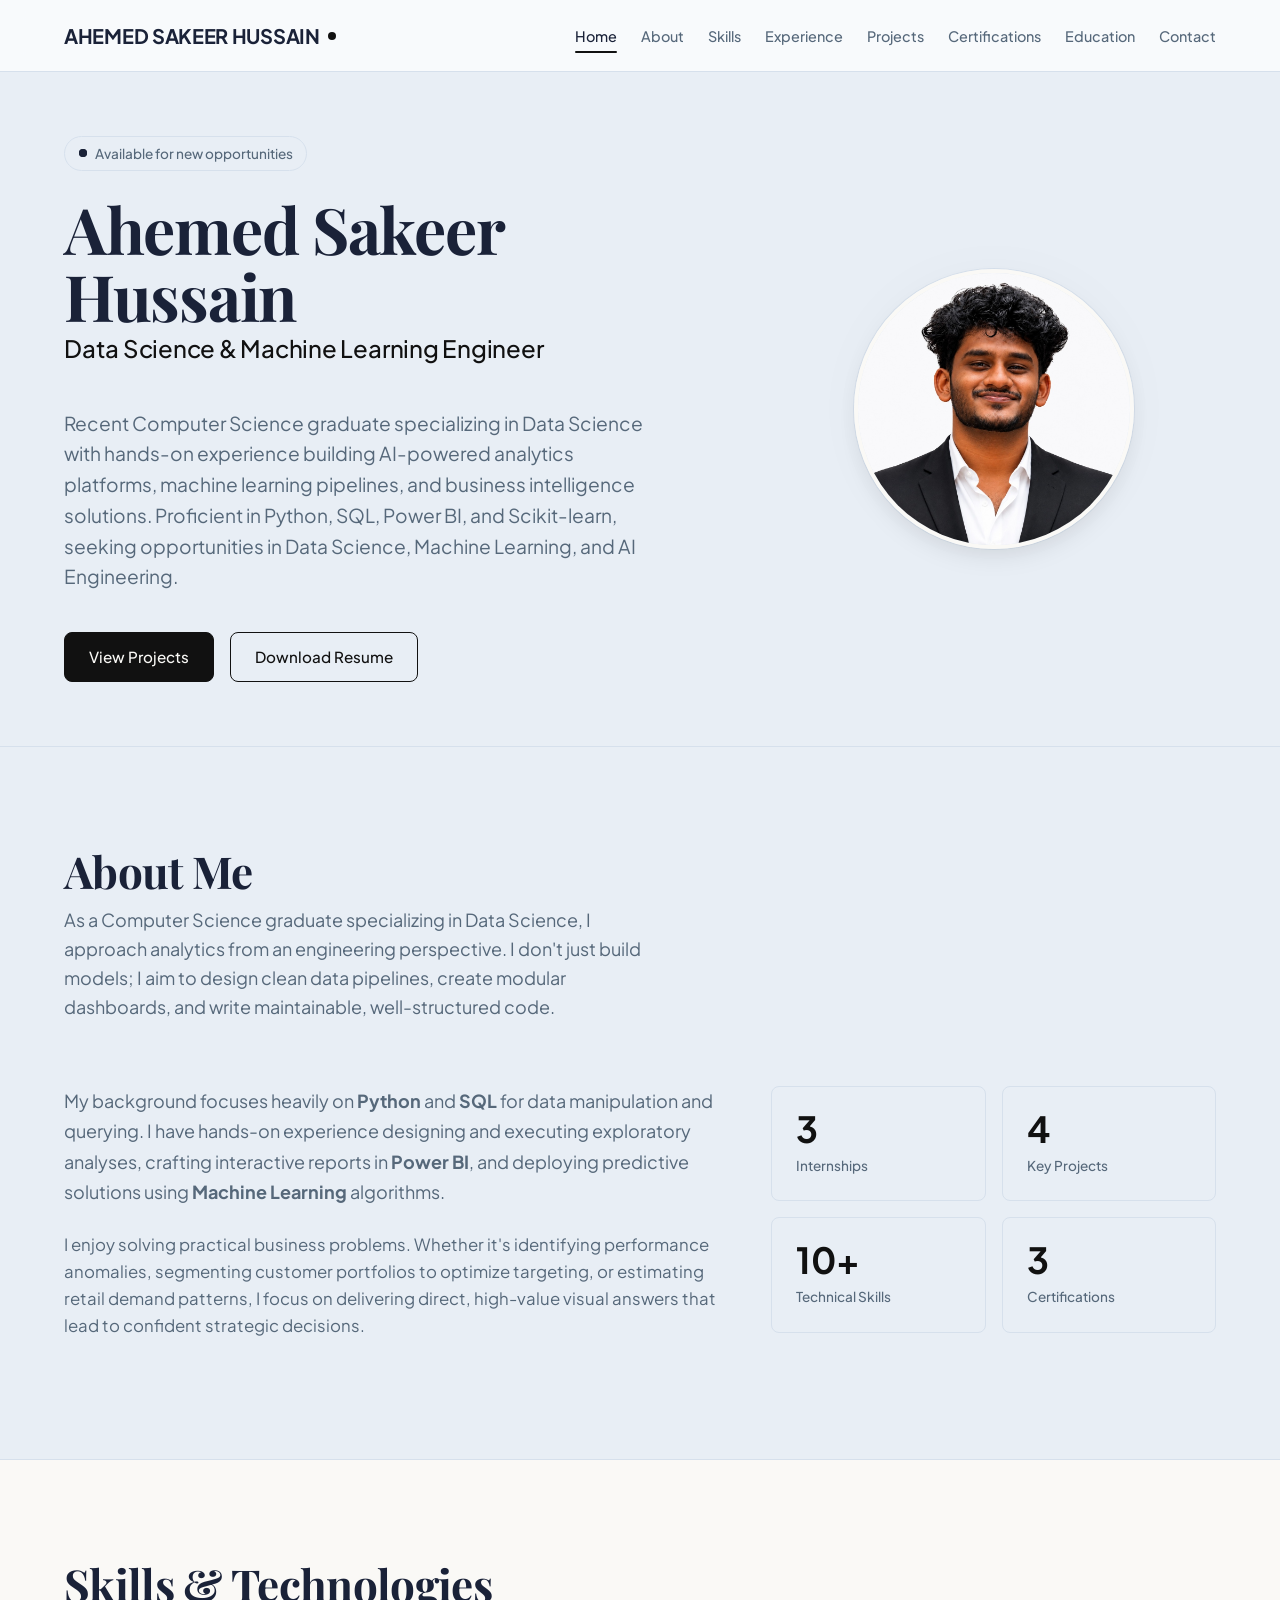
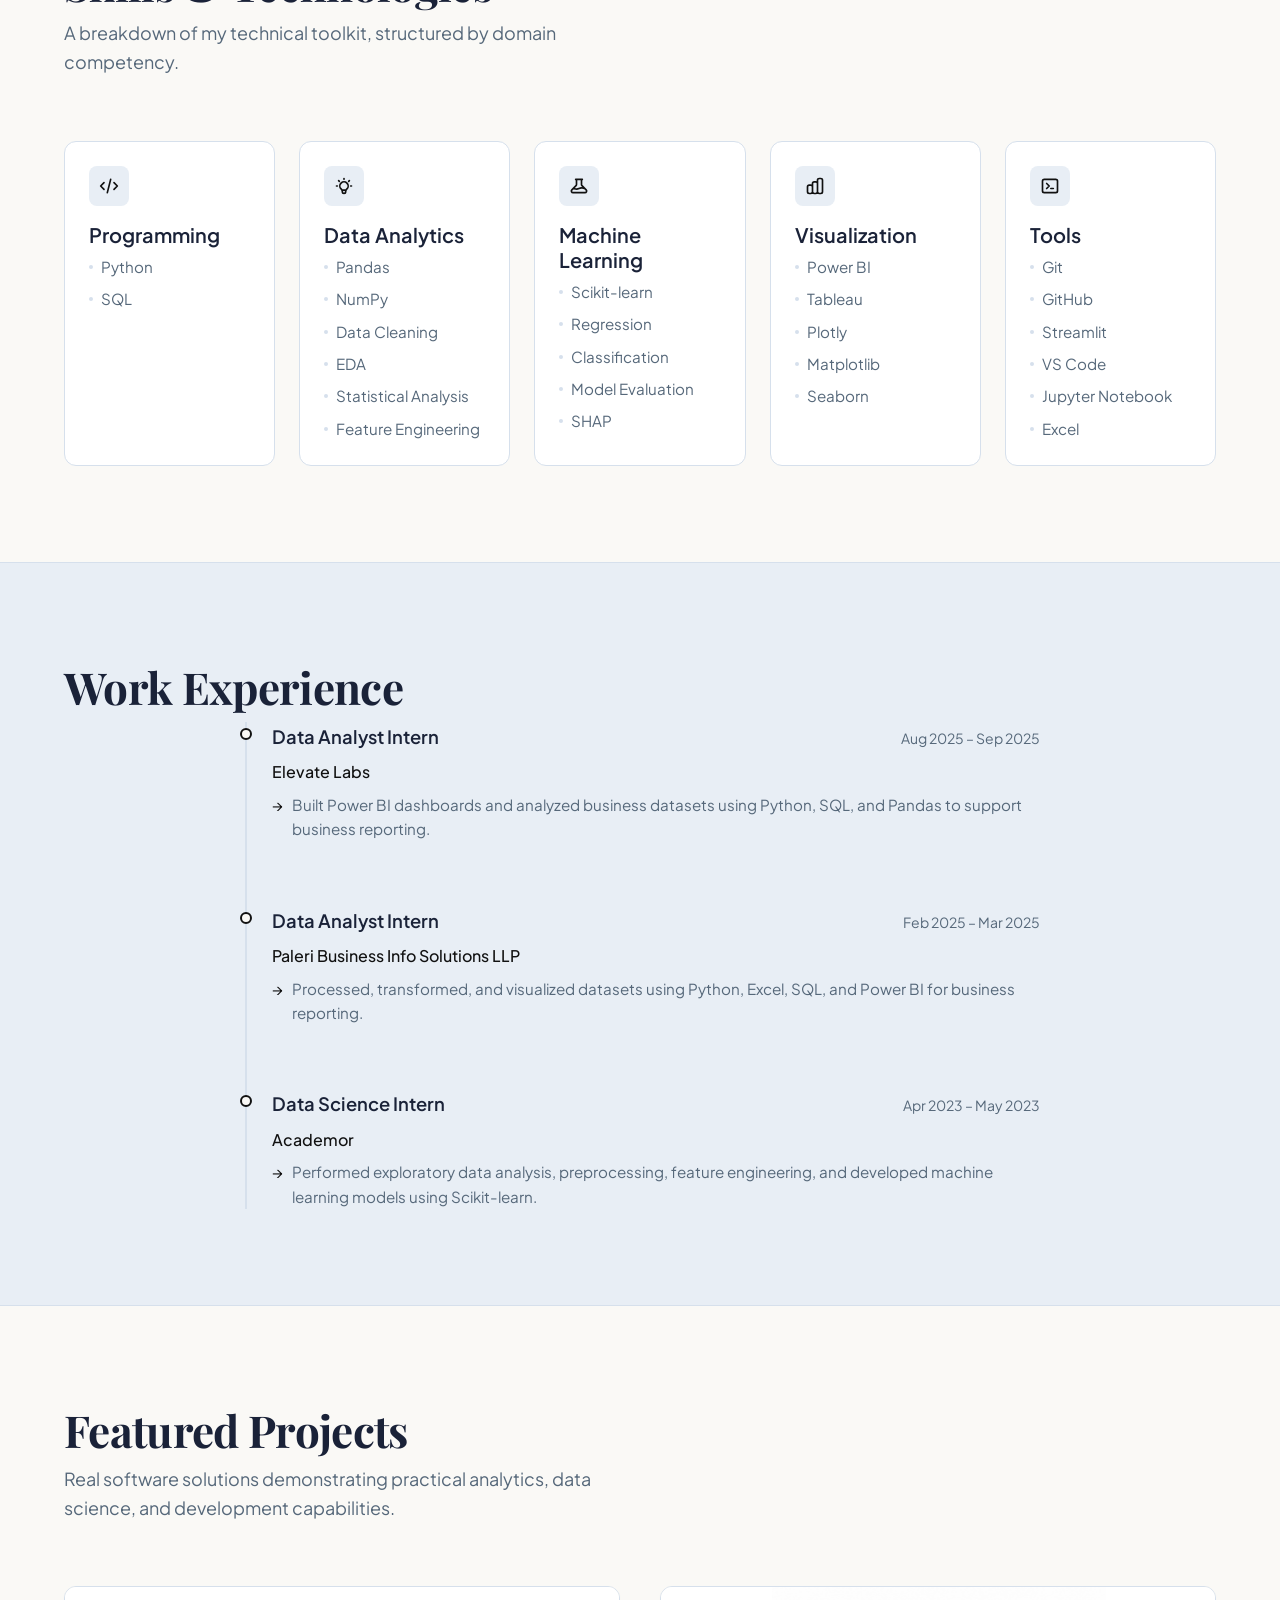
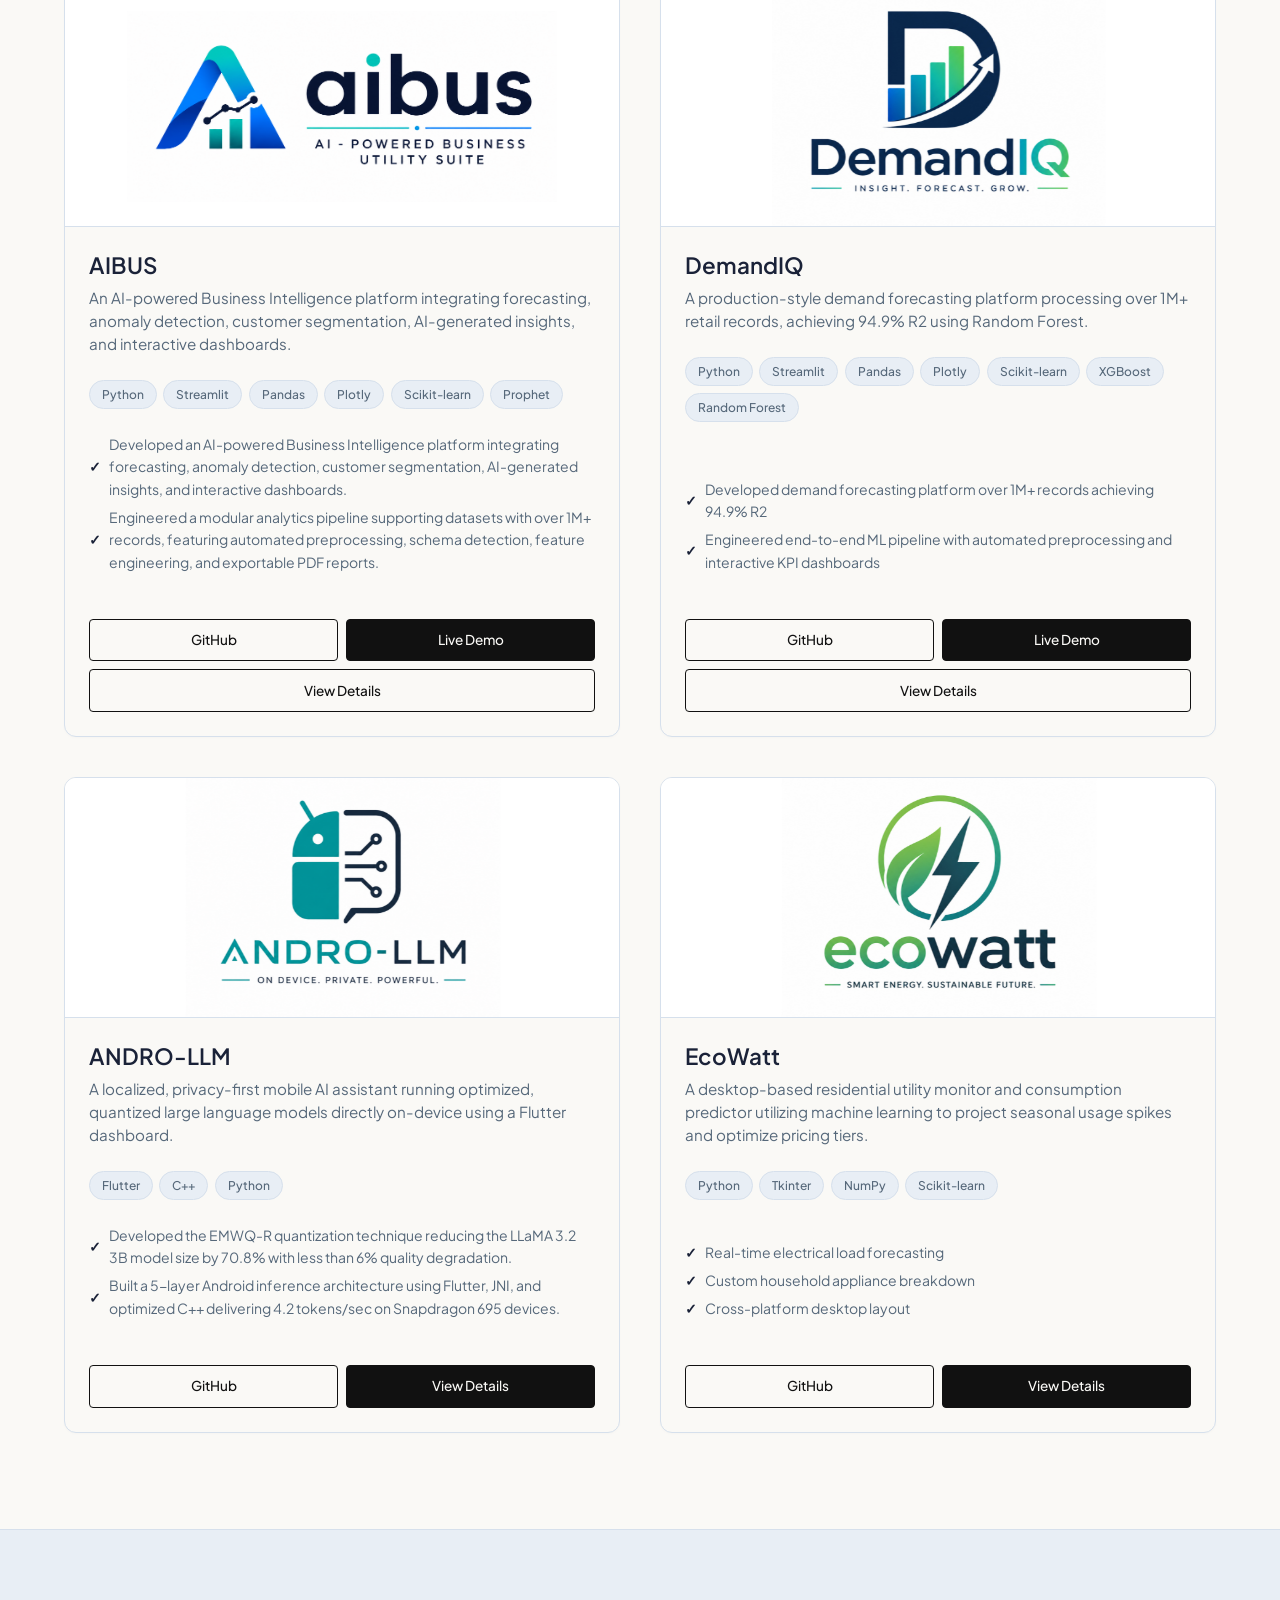
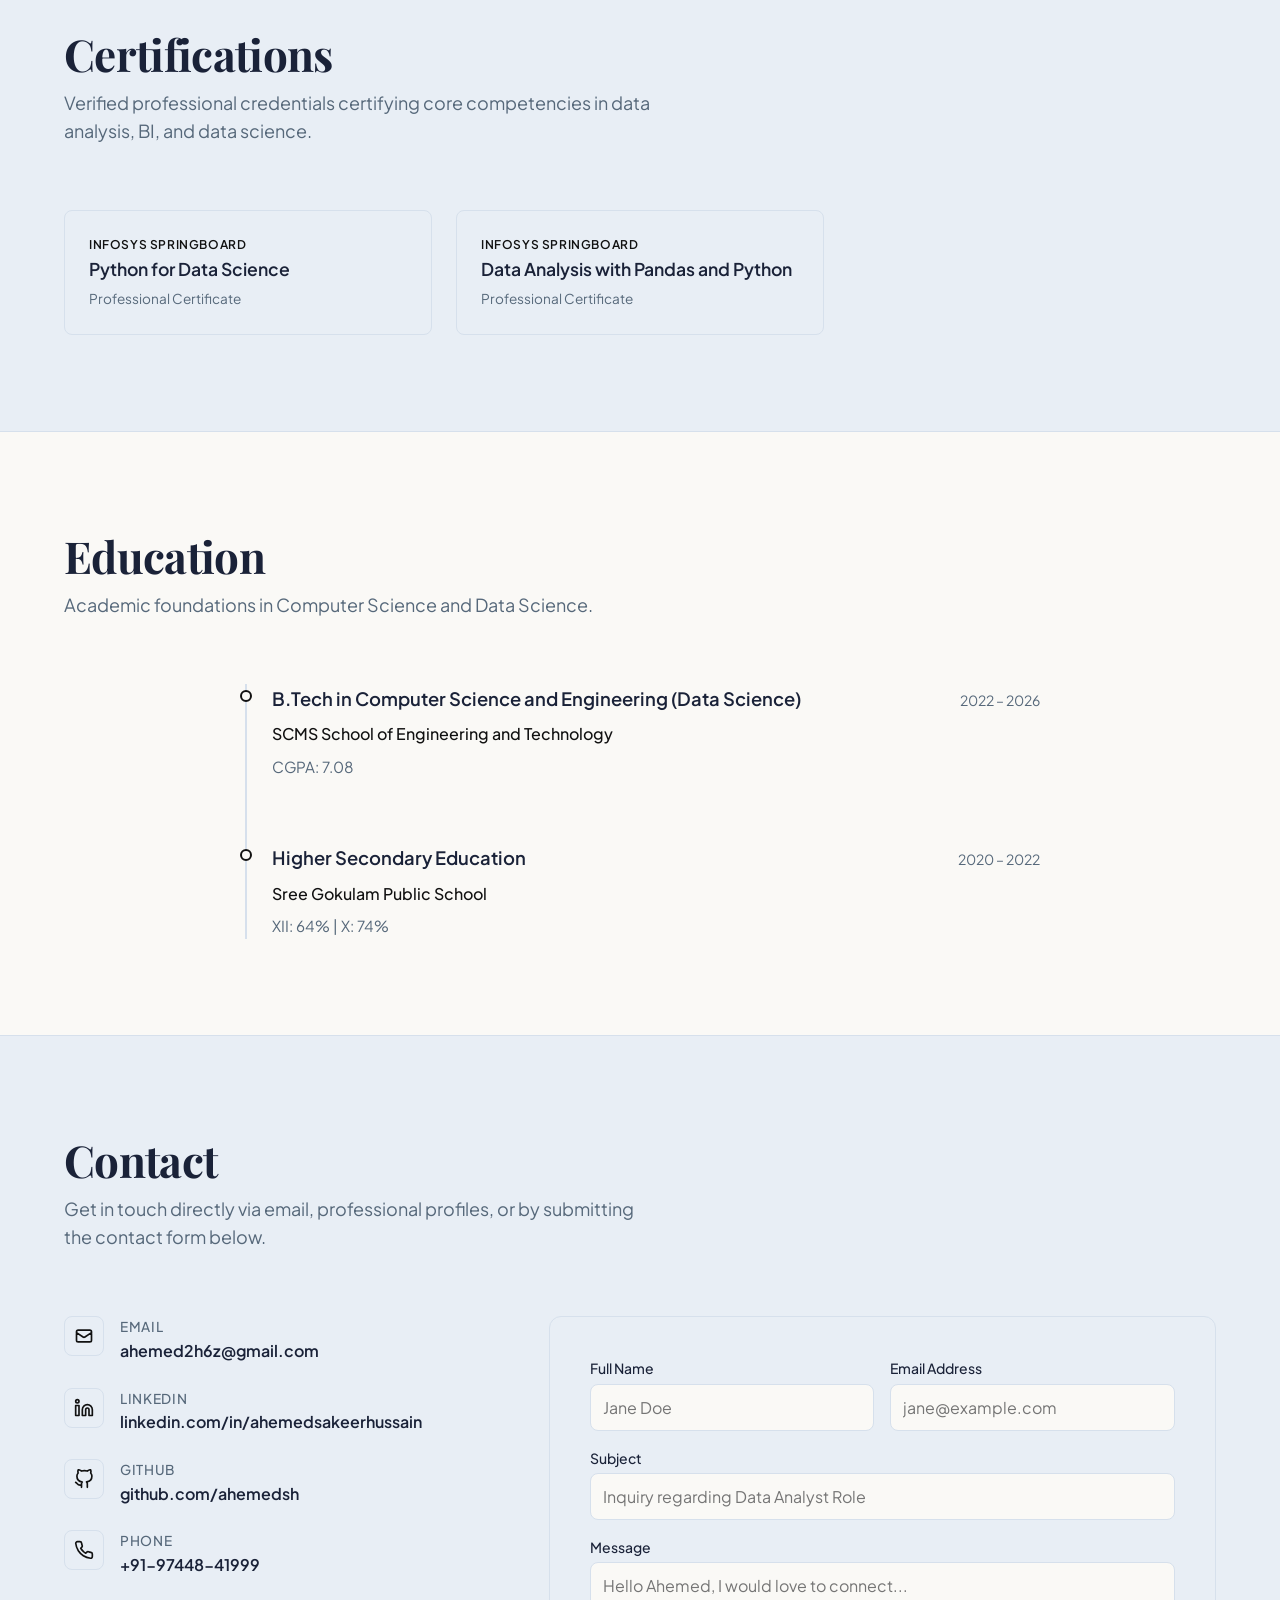
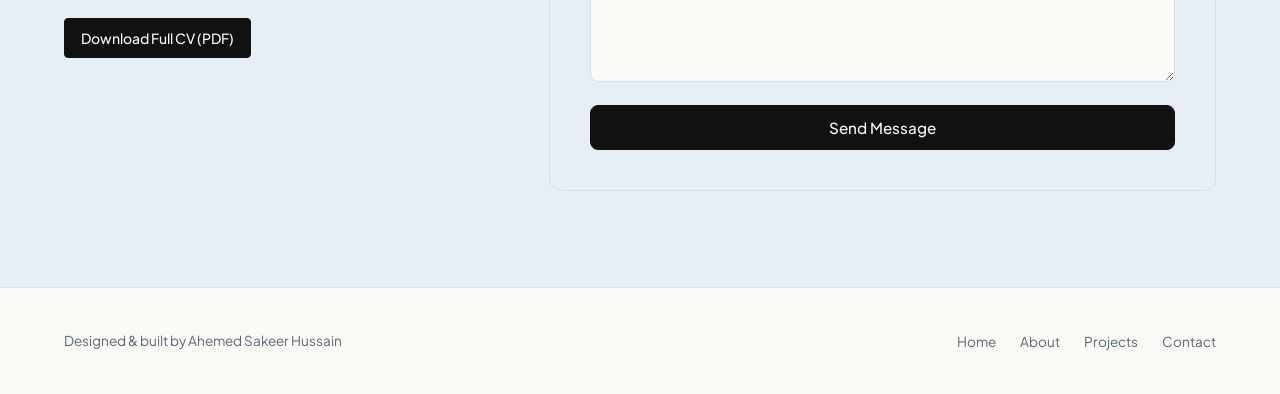
==== commit 0158ba93: "Remove experience section subtitle from index.html" ====
--- a/index.html
+++ b/index.html
@@ -231,7 +231,6 @@
     <section id="experience" class="section">
       <div class="container">
         <h2 class="section-title">Work Experience</h2>
-        <p class="section-subtitle">My internship history in technical data analysis roles.</p>
 
         <div class="timeline">
           <!-- Experience 1 -->
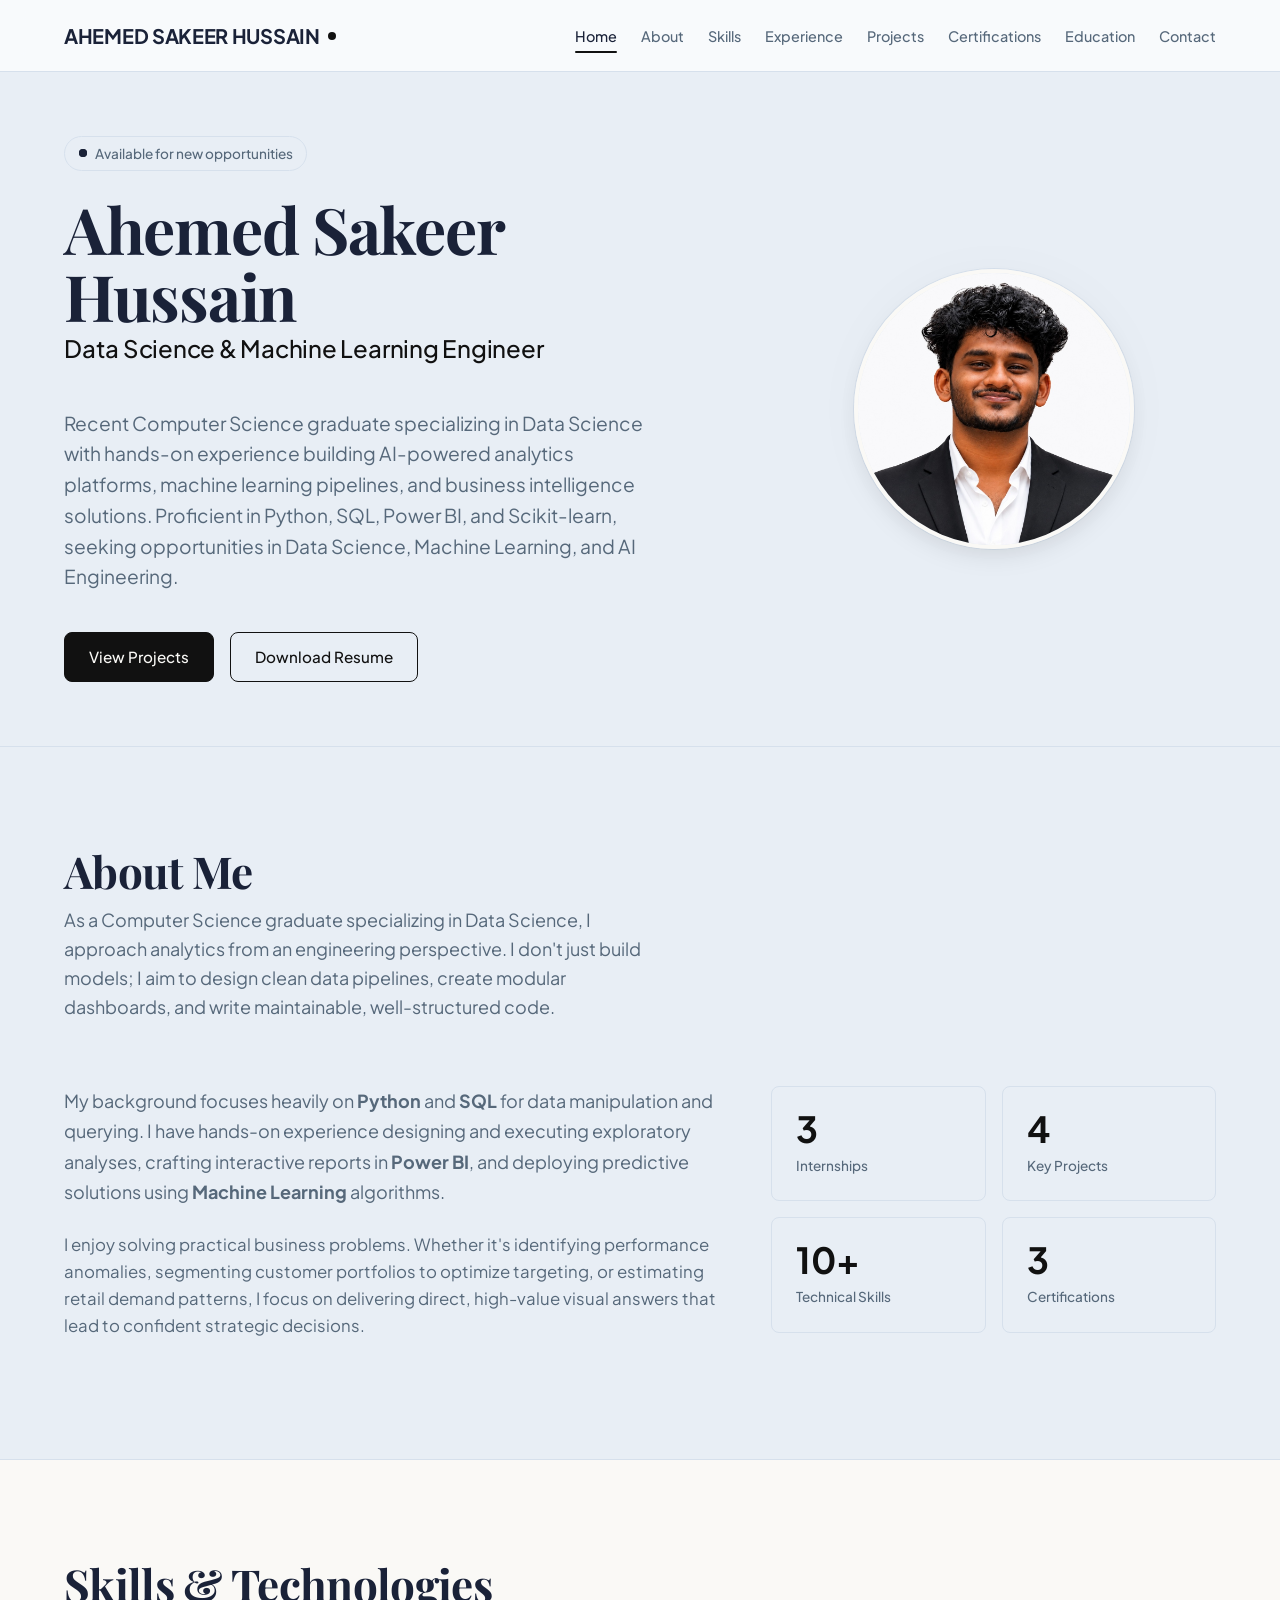
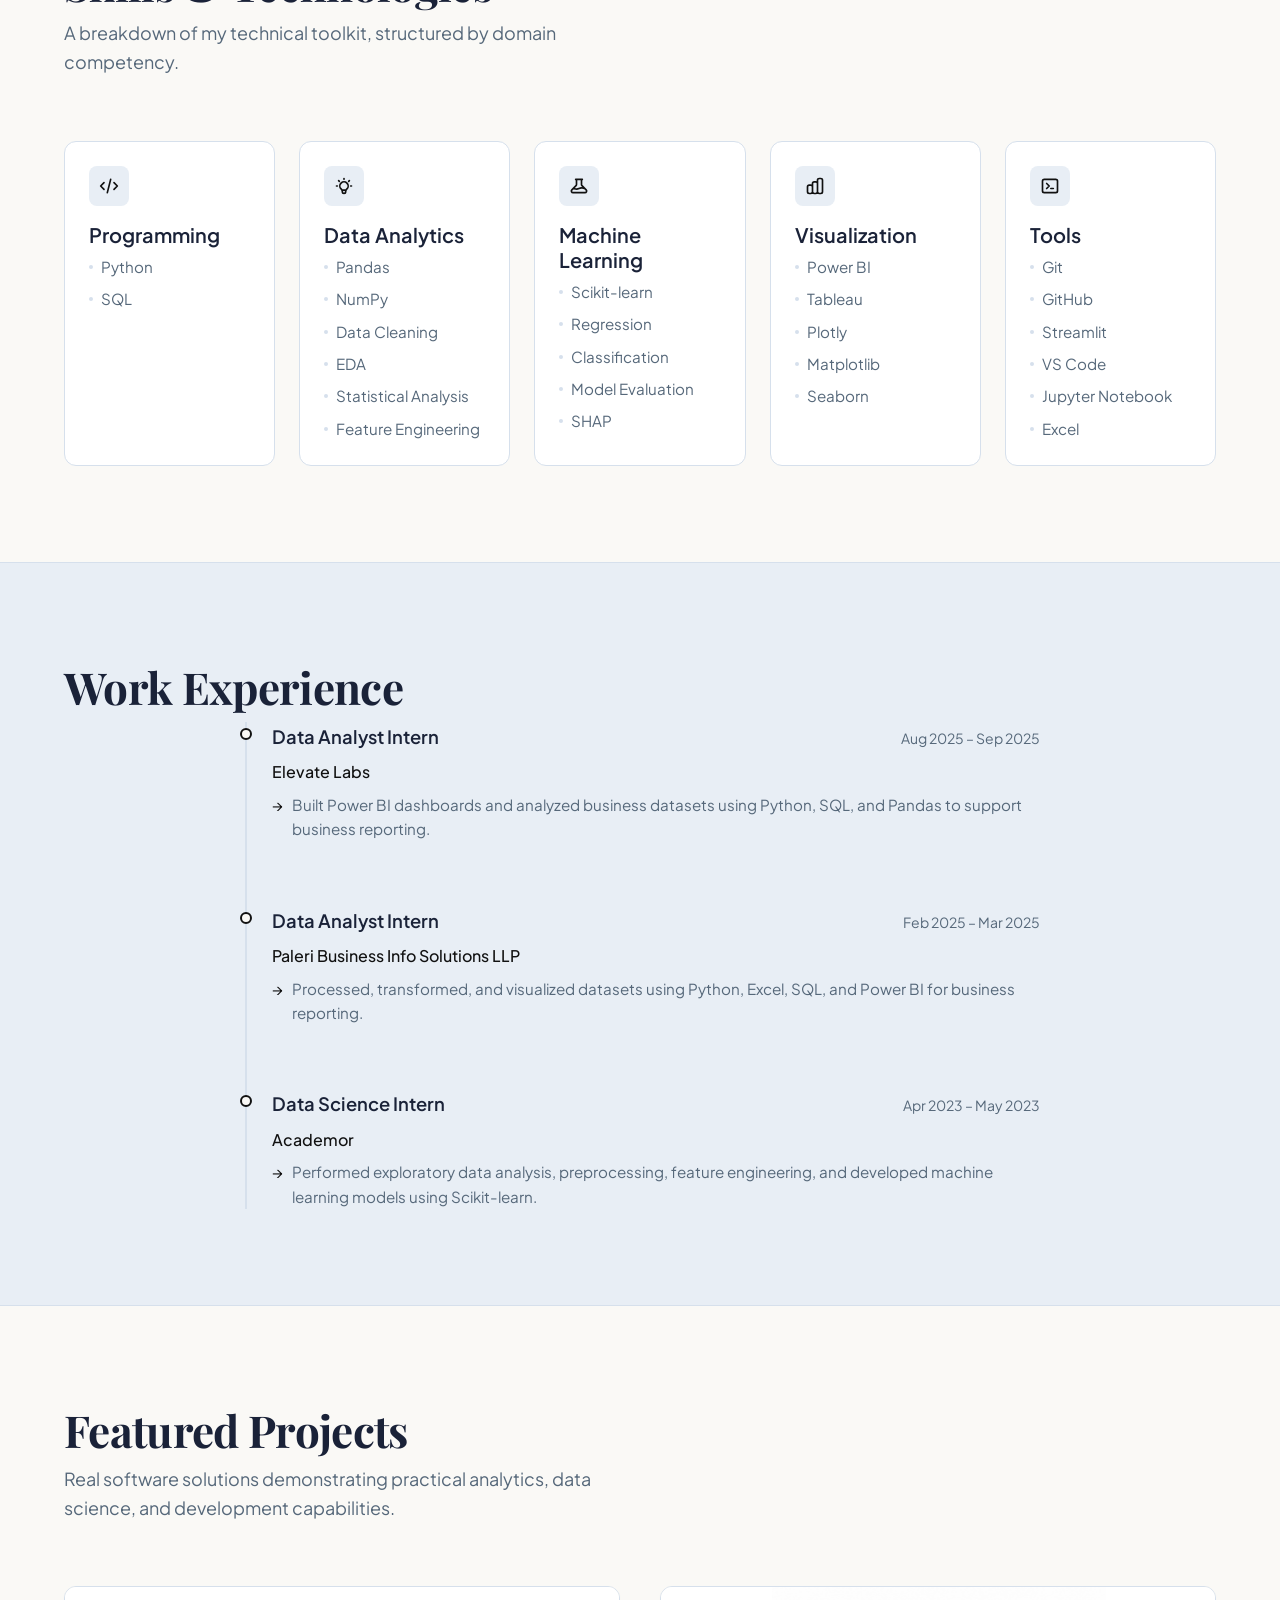
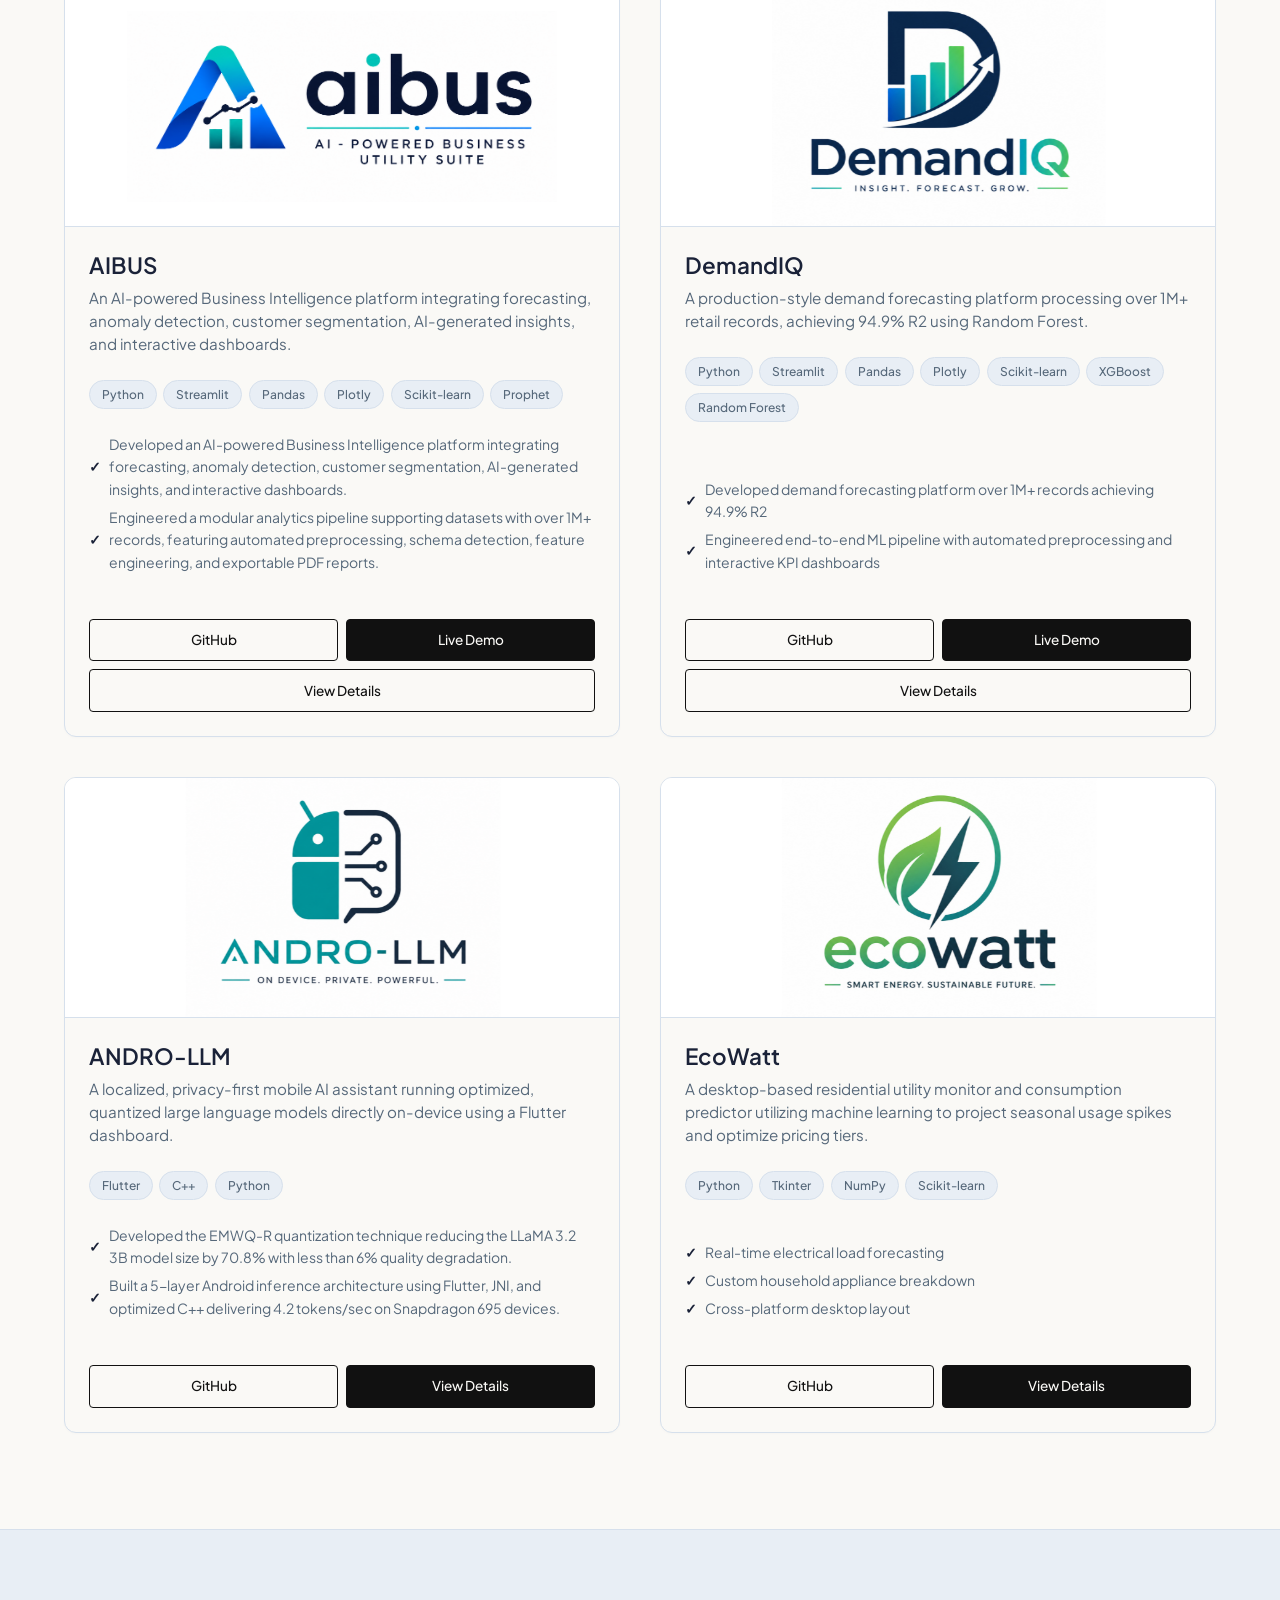
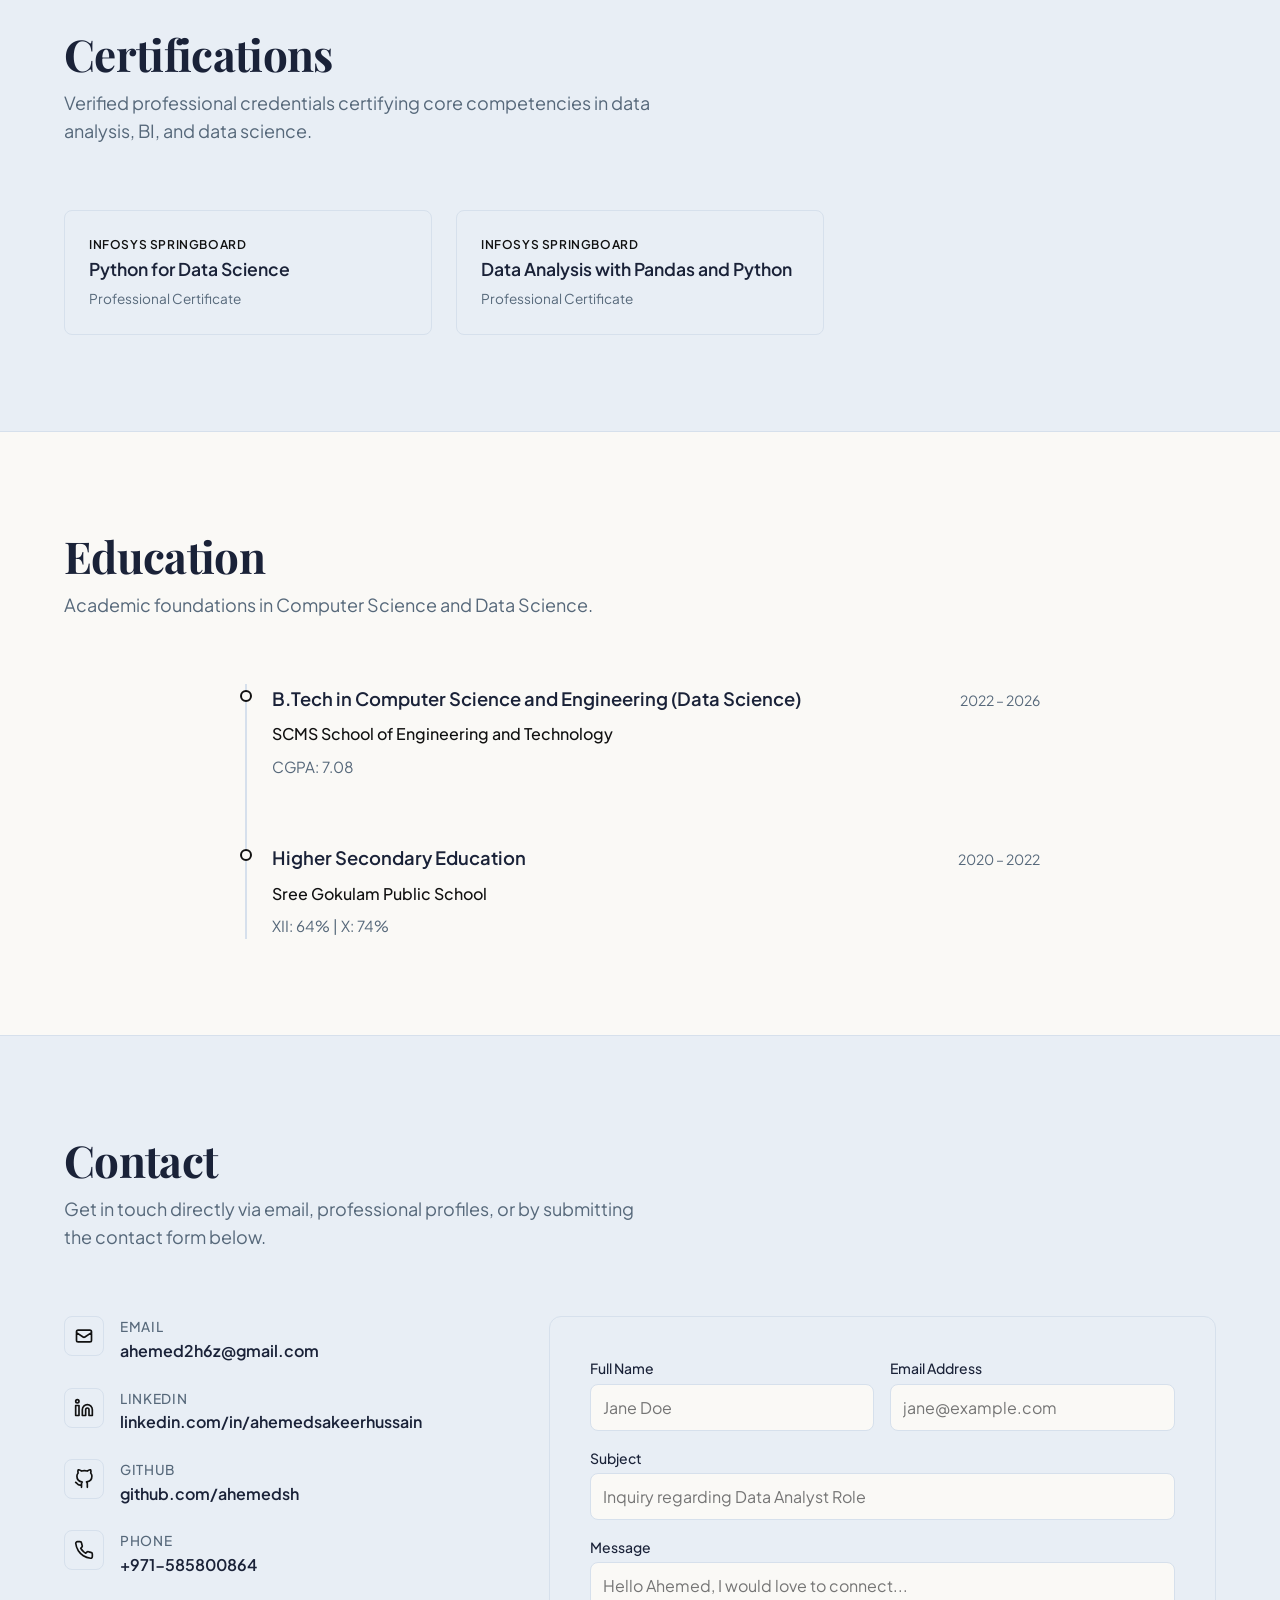
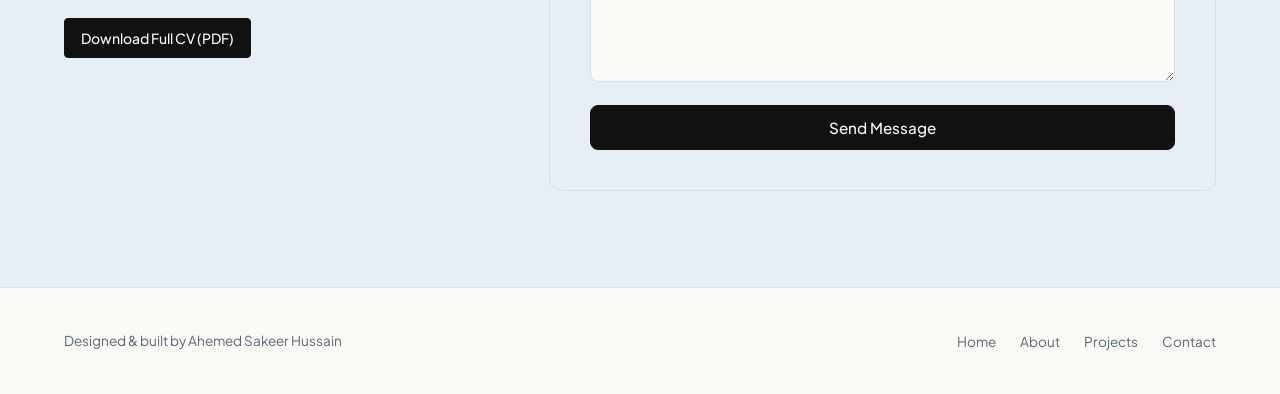
==== commit ad4eaa99: "Update resume PDF and contact phone number on portfolio" ====
--- a/index.html
+++ b/index.html
@@ -63,7 +63,7 @@
           </p>
           <div class="btn-group">
             <a href="#projects" class="btn btn-primary">View Projects</a>
-            <a href="Ahemed_Sakeer_Hussain_Resume.pdf?v=20260714" download class="btn btn-secondary">Download Resume</a>
+            <a href="Ahemed_Sakeer_Hussain_Resume.pdf?v=20261005" download class="btn btn-secondary">Download Resume</a>
           </div>
         </div>
         <div class="hero-image-wrap">
@@ -558,7 +558,7 @@
             </div>
 
             <div class="contact-detail">
-              <a href="tel:+919744841999" class="contact-icon" aria-label="Call Phone">
+              <a href="tel:+971585800864" class="contact-icon" aria-label="Call Phone">
                 <svg xmlns="http://www.w3.org/2000/svg" width="20" height="20" fill="none" viewBox="0 0 24 24"
                   stroke="currentColor" stroke-width="2" stroke-linecap="round" stroke-linejoin="round">
                   <path
@@ -567,13 +567,13 @@
               </a>
               <div>
                 <div class="contact-label">Phone</div>
-                <a href="tel:+919744841999" class="contact-value">+91-97448-41999</a>
+                <a href="tel:+971585800864" class="contact-value">+971-585800864</a>
               </div>
             </div>
 
 
             <div class="contact-detail" style="margin-top: 1rem;">
-              <a href="Ahemed_Sakeer_Hussain_Resume.pdf?v=20260714" download class="btn btn-primary btn-sm">Download
+              <a href="Ahemed_Sakeer_Hussain_Resume.pdf?v=20261005" download class="btn btn-primary btn-sm">Download
                 Full CV (PDF)</a>
             </div>
           </div>
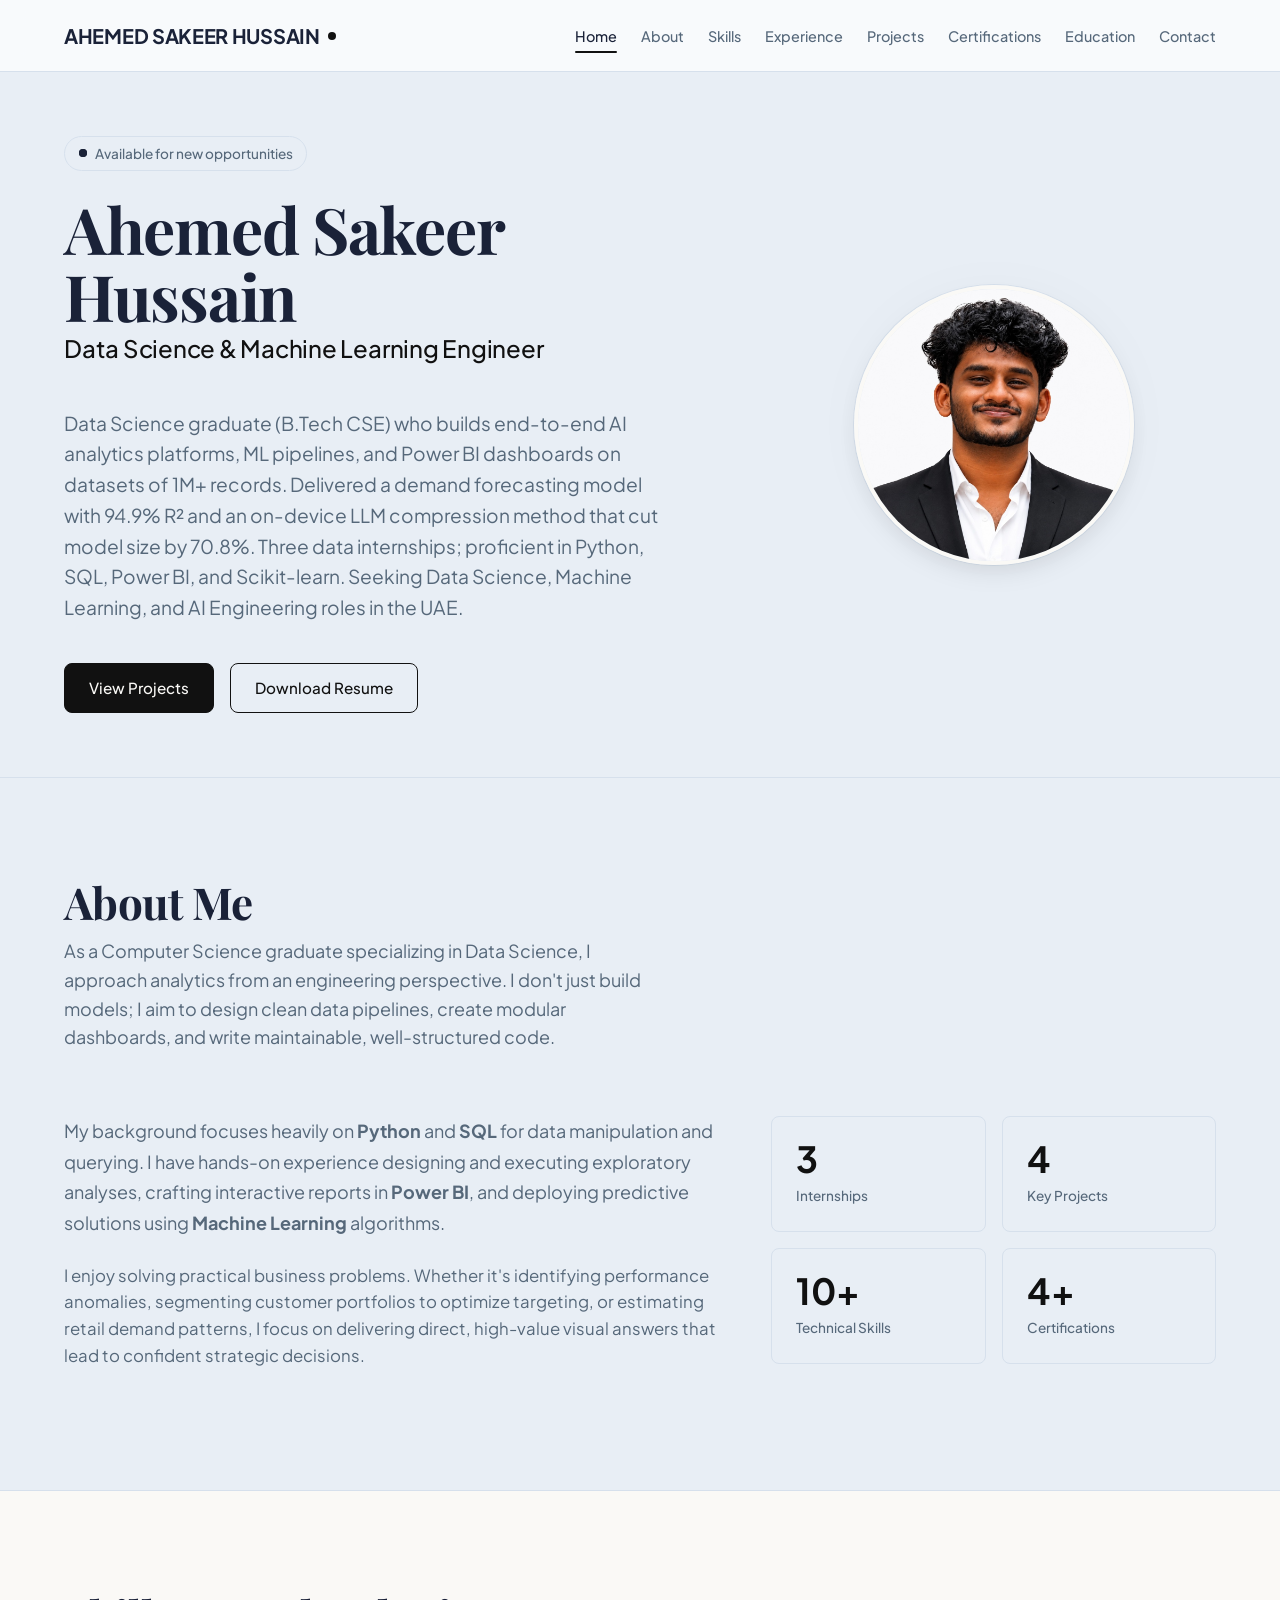
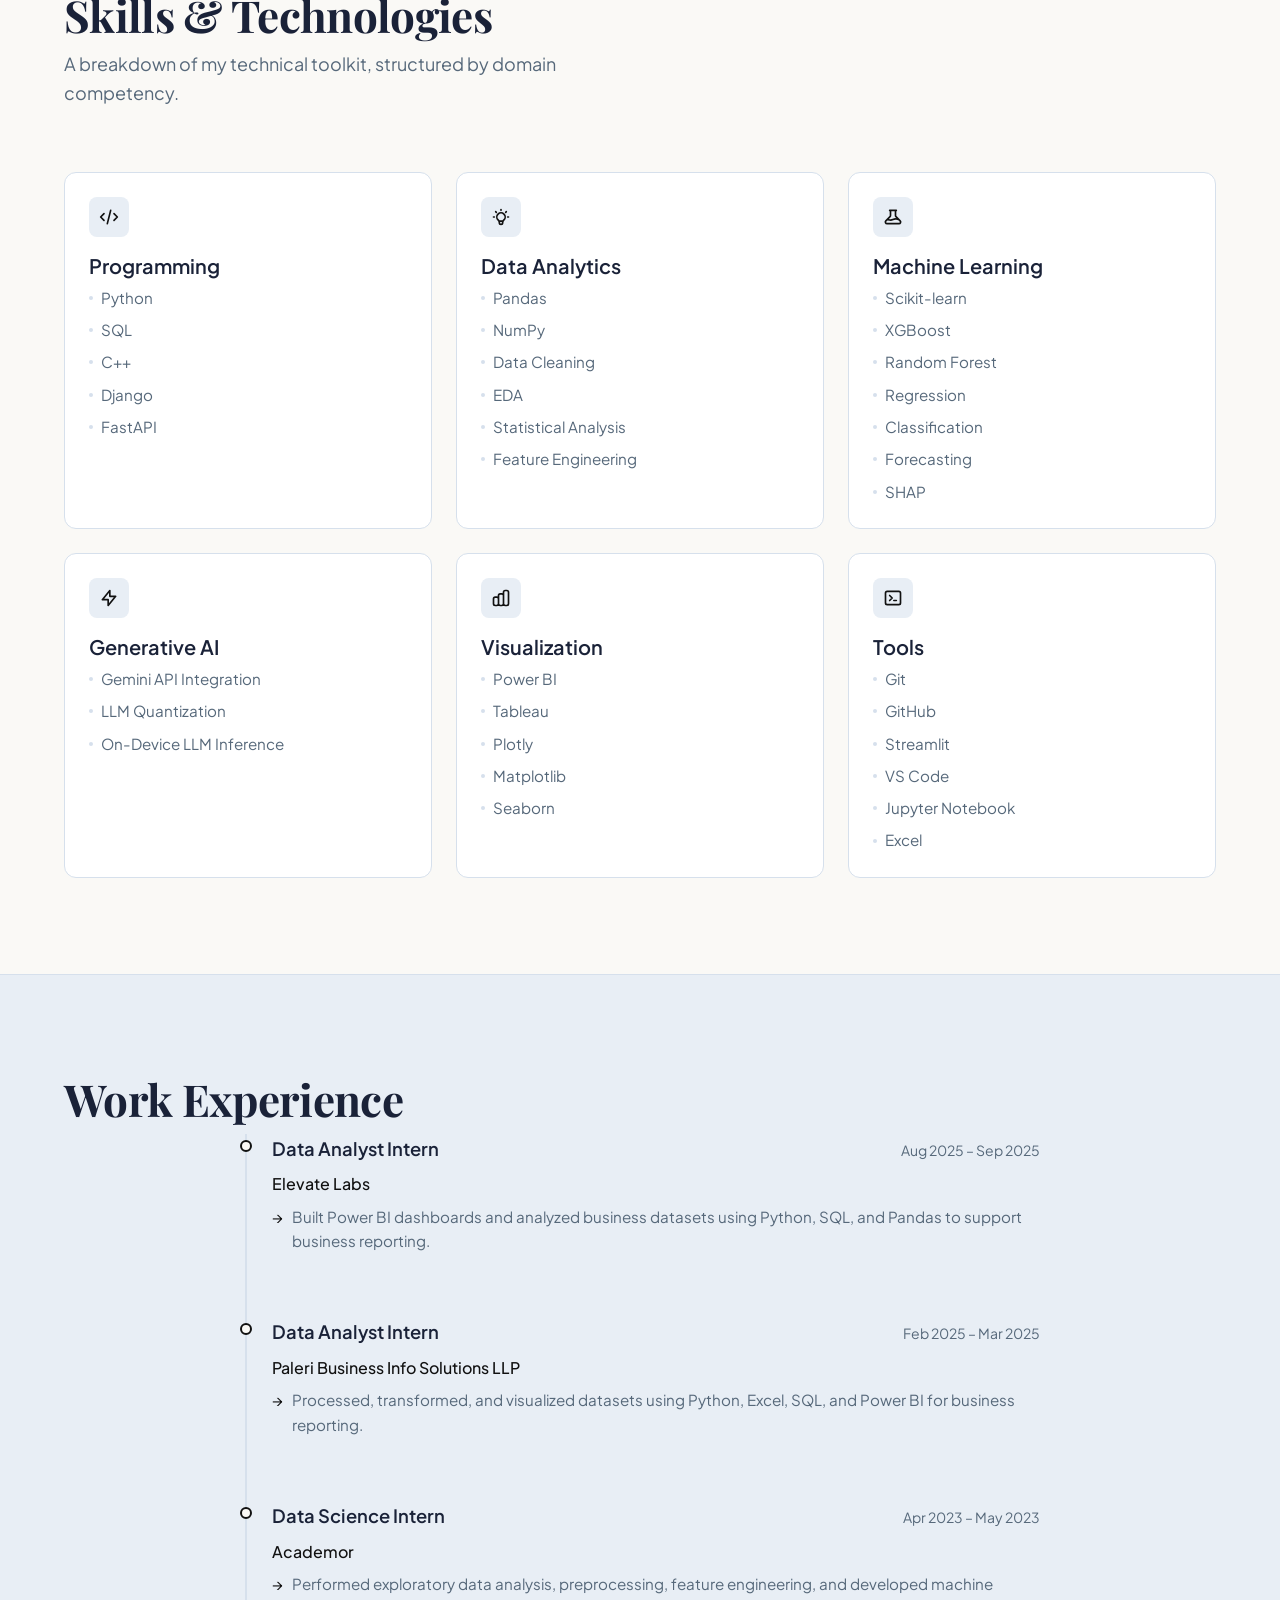
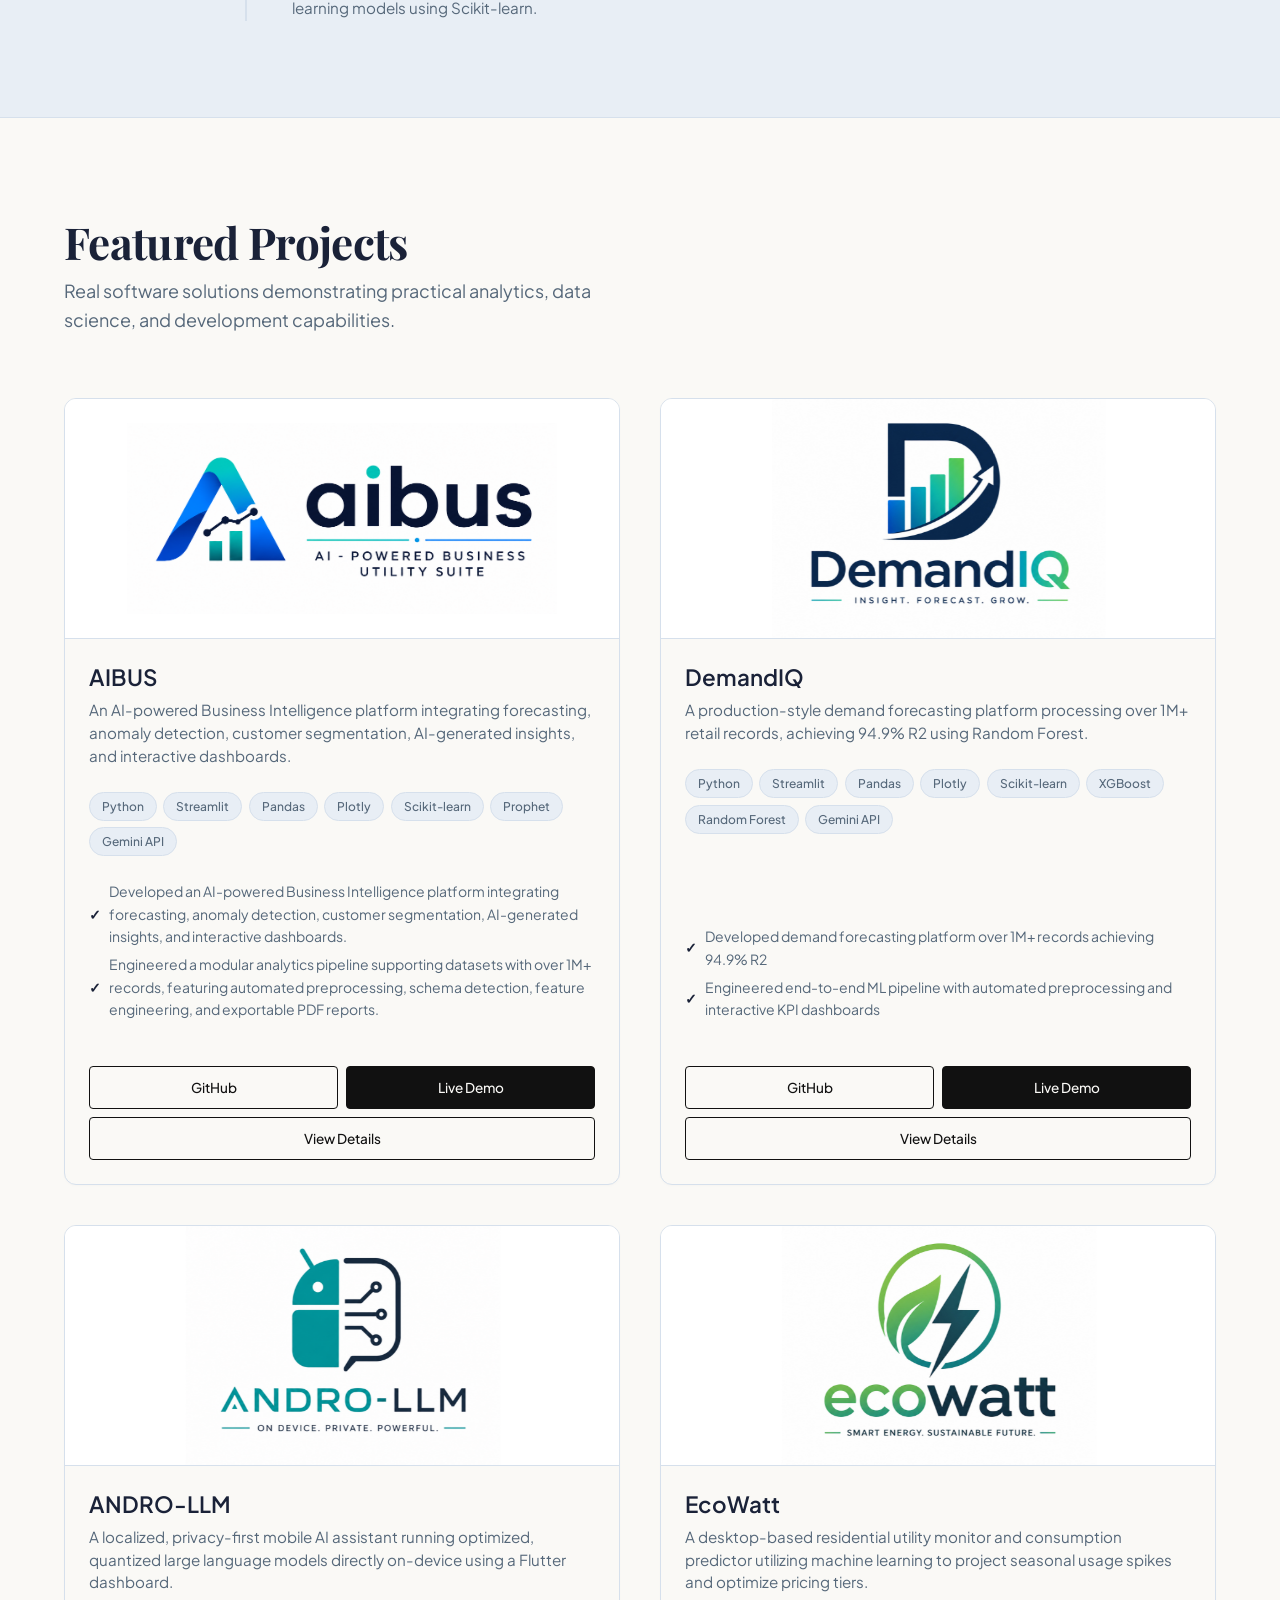
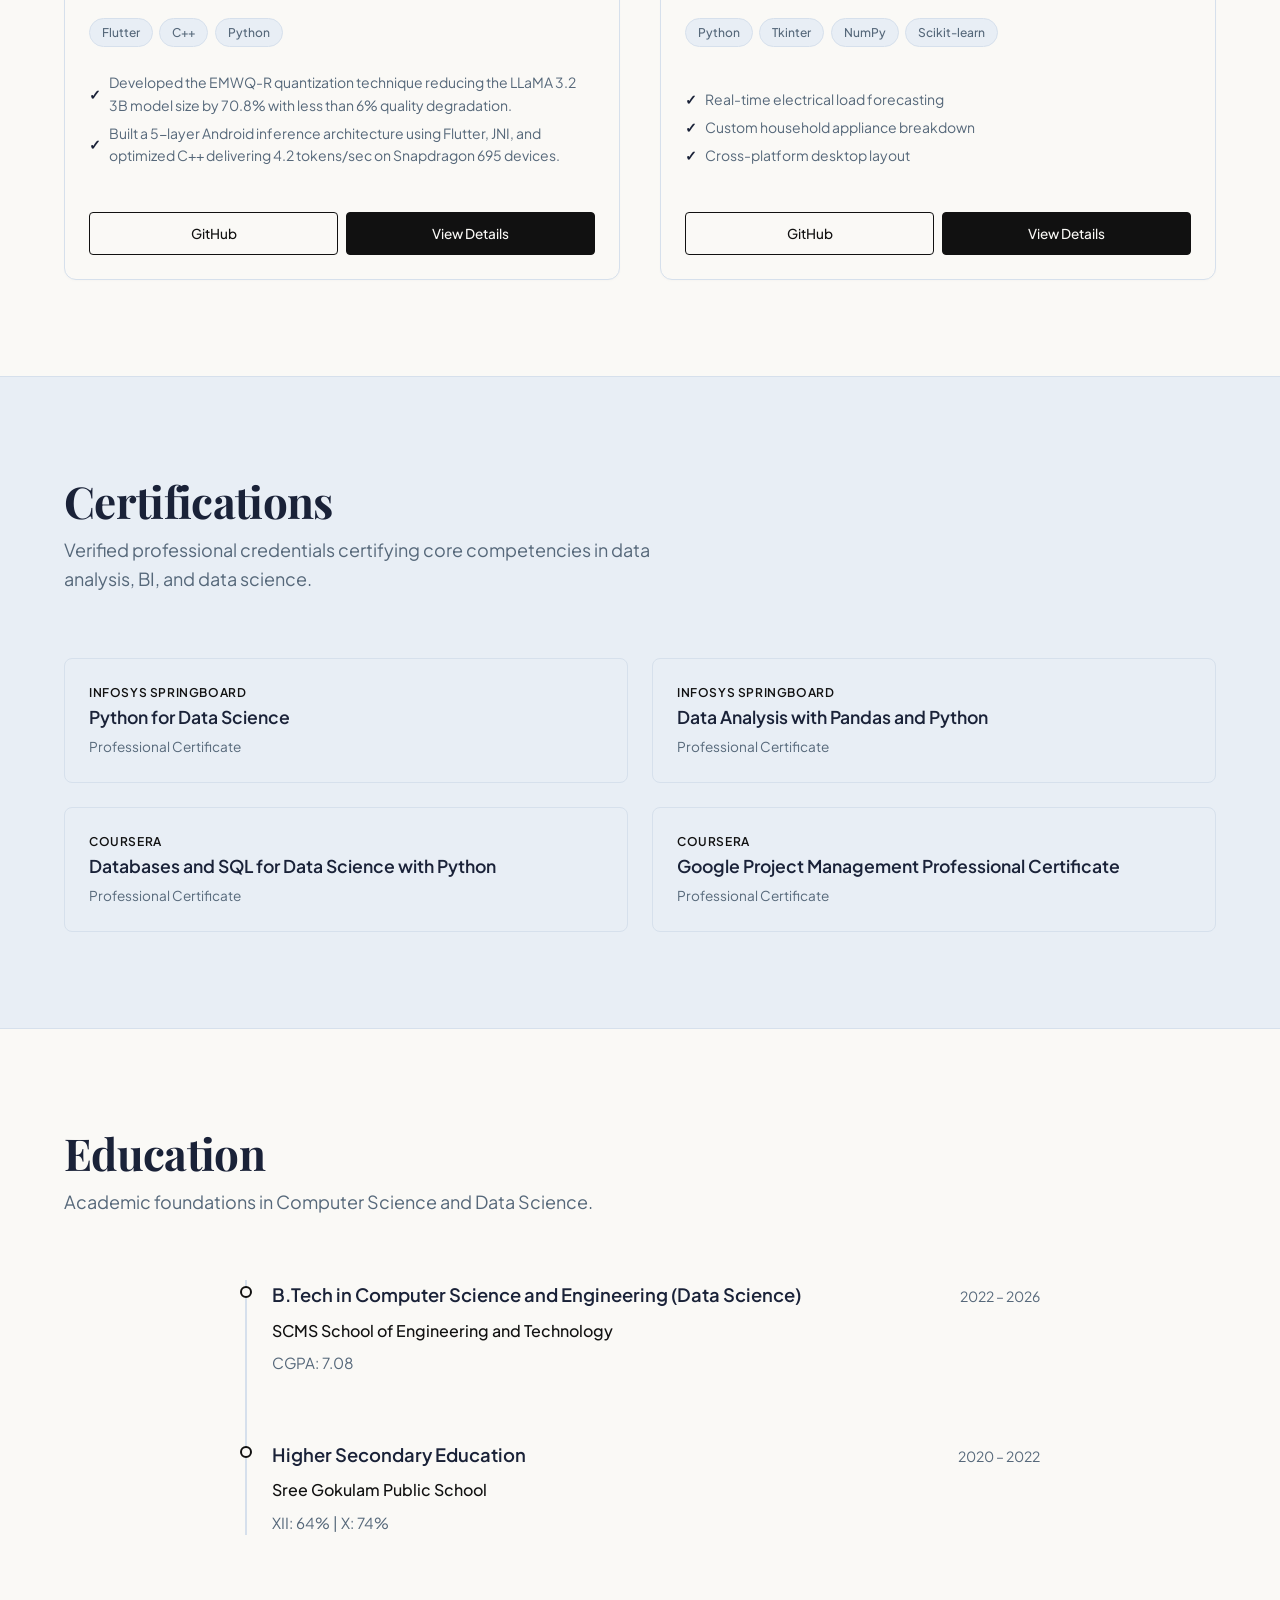
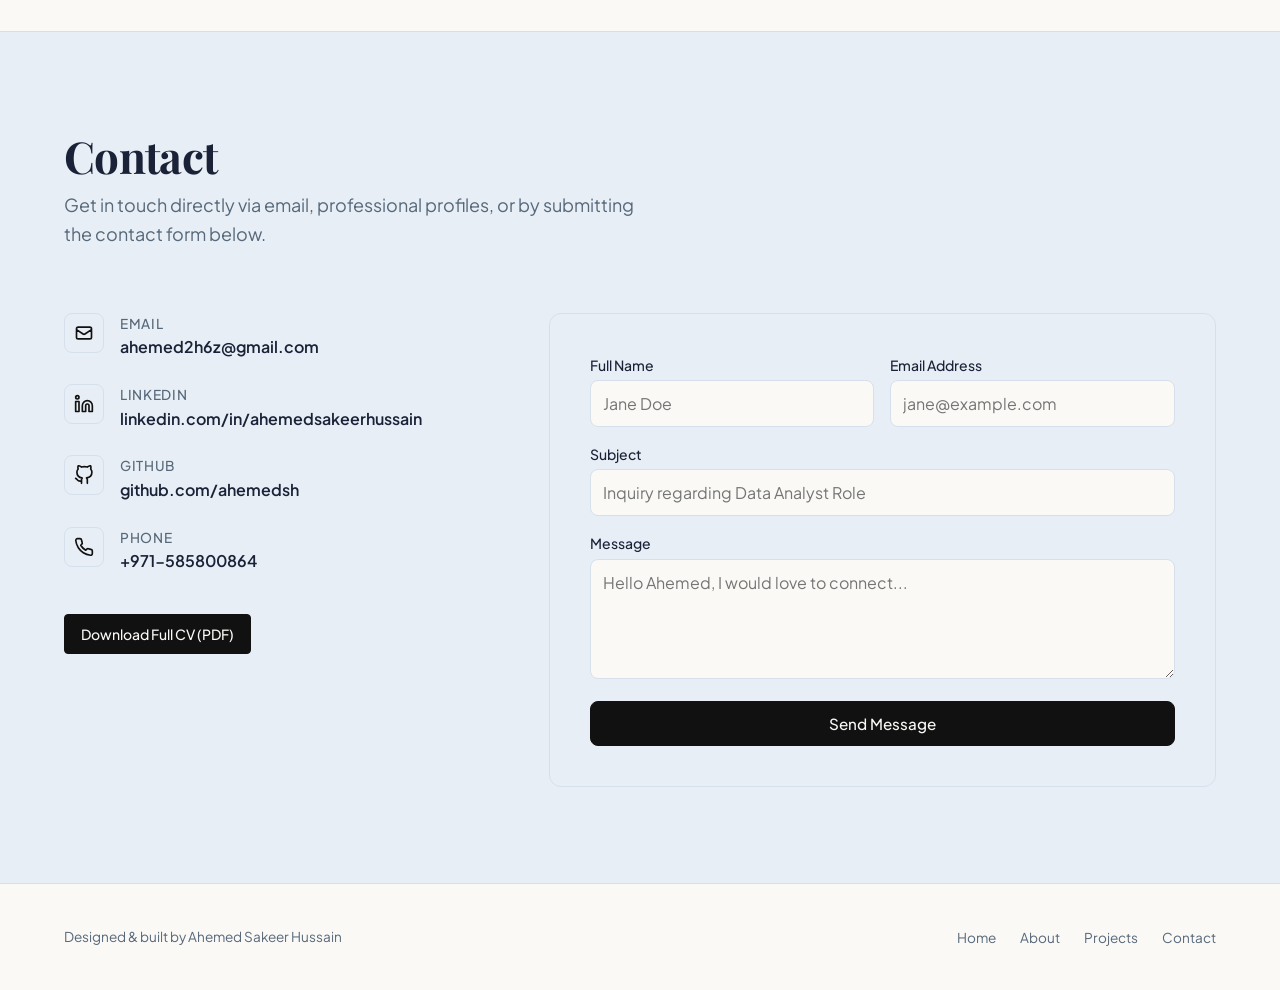
==== commit 240e2eb1: "Update resume PDF, add new certifications, update skills and top page metrics" ====
--- a/index.html
+++ b/index.html
@@ -56,14 +56,14 @@
           <h1 class="display-title">Ahemed Sakeer Hussain</h1>
           <p class="hero-subheadline">Data Science & Machine Learning Engineer</p>
           <p class="hero-desc text-secondary">
-            Recent Computer Science graduate specializing in Data Science with hands-on experience building AI-powered
-            analytics platforms, machine learning pipelines, and business intelligence solutions. Proficient in Python,
-            SQL, Power BI, and Scikit-learn, seeking opportunities in Data Science, Machine Learning, and AI
-            Engineering.
+            Data Science graduate (B.Tech CSE) who builds end-to-end AI analytics platforms, ML pipelines, and Power BI
+            dashboards on datasets of 1M+ records. Delivered a demand forecasting model with 94.9% R² and an on-device
+            LLM compression method that cut model size by 70.8%. Three data internships; proficient in Python, SQL,
+            Power BI, and Scikit-learn. Seeking Data Science, Machine Learning, and AI Engineering roles in the UAE.
           </p>
           <div class="btn-group">
             <a href="#projects" class="btn btn-primary">View Projects</a>
-            <a href="Ahemed_Sakeer_Hussain_Resume.pdf?v=20261005" download class="btn btn-secondary">Download Resume</a>
+            <a href="Ahemed_Sakeer_Hussain_Resume.pdf?v=20261013" download class="btn btn-secondary">Download Resume</a>
           </div>
         </div>
         <div class="hero-image-wrap">
@@ -111,7 +111,7 @@
               <div class="metric-label">Technical Skills</div>
             </div>
             <div class="metric-card">
-              <div class="metric-num">3</div>
+              <div class="metric-num">4+</div>
               <div class="metric-label">Certifications</div>
             </div>
           </div>
@@ -141,6 +141,9 @@
             <ul class="skill-list">
               <li class="skill-item">Python</li>
               <li class="skill-item">SQL</li>
+              <li class="skill-item">C++</li>
+              <li class="skill-item">Django</li>
+              <li class="skill-item">FastAPI</li>
             </ul>
           </div>
 
@@ -176,10 +179,29 @@
             <h3 class="card-title">Machine Learning</h3>
             <ul class="skill-list">
               <li class="skill-item">Scikit-learn</li>
+              <li class="skill-item">XGBoost</li>
+              <li class="skill-item">Random Forest</li>
               <li class="skill-item">Regression</li>
               <li class="skill-item">Classification</li>
-              <li class="skill-item">Model Evaluation</li>
+              <li class="skill-item">Forecasting</li>
               <li class="skill-item">SHAP</li>
+            </ul>
+          </div>
+
+          <!-- Generative AI -->
+          <div class="skill-card">
+            <div class="skill-icon-wrap">
+              <svg xmlns="http://www.w3.org/2000/svg" width="20" height="20" fill="none" viewBox="0 0 24 24"
+                stroke="currentColor">
+                <path stroke-linecap="round" stroke-linejoin="round" stroke-width="2"
+                  d="M13 10V3L4 14h7v7l9-11h-7z" />
+              </svg>
+            </div>
+            <h3 class="card-title">Generative AI</h3>
+            <ul class="skill-list">
+              <li class="skill-item">Gemini API Integration</li>
+              <li class="skill-item">LLM Quantization</li>
+              <li class="skill-item">On-Device LLM Inference</li>
             </ul>
           </div>
 
@@ -312,6 +334,7 @@
                 <span class="tag">Plotly</span>
                 <span class="tag">Scikit-learn</span>
                 <span class="tag">Prophet</span>
+                <span class="tag">Gemini API</span>
               </div>
               <ul class="project-features">
                 <li>Developed an AI-powered Business Intelligence platform integrating forecasting, anomaly detection,
@@ -349,6 +372,7 @@
                 <span class="tag">Scikit-learn</span>
                 <span class="tag">XGBoost</span>
                 <span class="tag">Random Forest</span>
+                <span class="tag">Gemini API</span>
               </div>
               <ul class="project-features">
                 <li>Developed demand forecasting platform over 1M+ records achieving 94.9% R2</li>
@@ -453,6 +477,24 @@
             <div>
               <div class="cert-issuer">Infosys Springboard</div>
               <h3 class="cert-name">Data Analysis with Pandas and Python</h3>
+            </div>
+            <div class="cert-date">Professional Certificate</div>
+          </div>
+
+          <!-- Cert 3 -->
+          <div class="cert-card">
+            <div>
+              <div class="cert-issuer">Coursera</div>
+              <h3 class="cert-name">Databases and SQL for Data Science with Python</h3>
+            </div>
+            <div class="cert-date">Professional Certificate</div>
+          </div>
+
+          <!-- Cert 4 -->
+          <div class="cert-card">
+            <div>
+              <div class="cert-issuer">Coursera</div>
+              <h3 class="cert-name">Google Project Management Professional Certificate</h3>
             </div>
             <div class="cert-date">Professional Certificate</div>
           </div>
@@ -573,7 +615,7 @@
 
 
             <div class="contact-detail" style="margin-top: 1rem;">
-              <a href="Ahemed_Sakeer_Hussain_Resume.pdf?v=20261005" download class="btn btn-primary btn-sm">Download
+              <a href="Ahemed_Sakeer_Hussain_Resume.pdf?v=20261013" download class="btn btn-primary btn-sm">Download
                 Full CV (PDF)</a>
             </div>
           </div>
--- a/css/style.css
+++ b/css/style.css
@@ -550,7 +550,7 @@
    ========================================================================== */
 .skills-grid-v2 {
   display: grid;
-  grid-template-columns: repeat(5, 1fr);
+  grid-template-columns: repeat(3, 1fr);
   gap: var(--spacing-md);
 }
 
@@ -824,7 +824,7 @@
    ========================================================================== */
 .certs-grid {
   display: grid;
-  grid-template-columns: repeat(3, 1fr);
+  grid-template-columns: repeat(2, 1fr);
   gap: var(--spacing-md);
 }
 
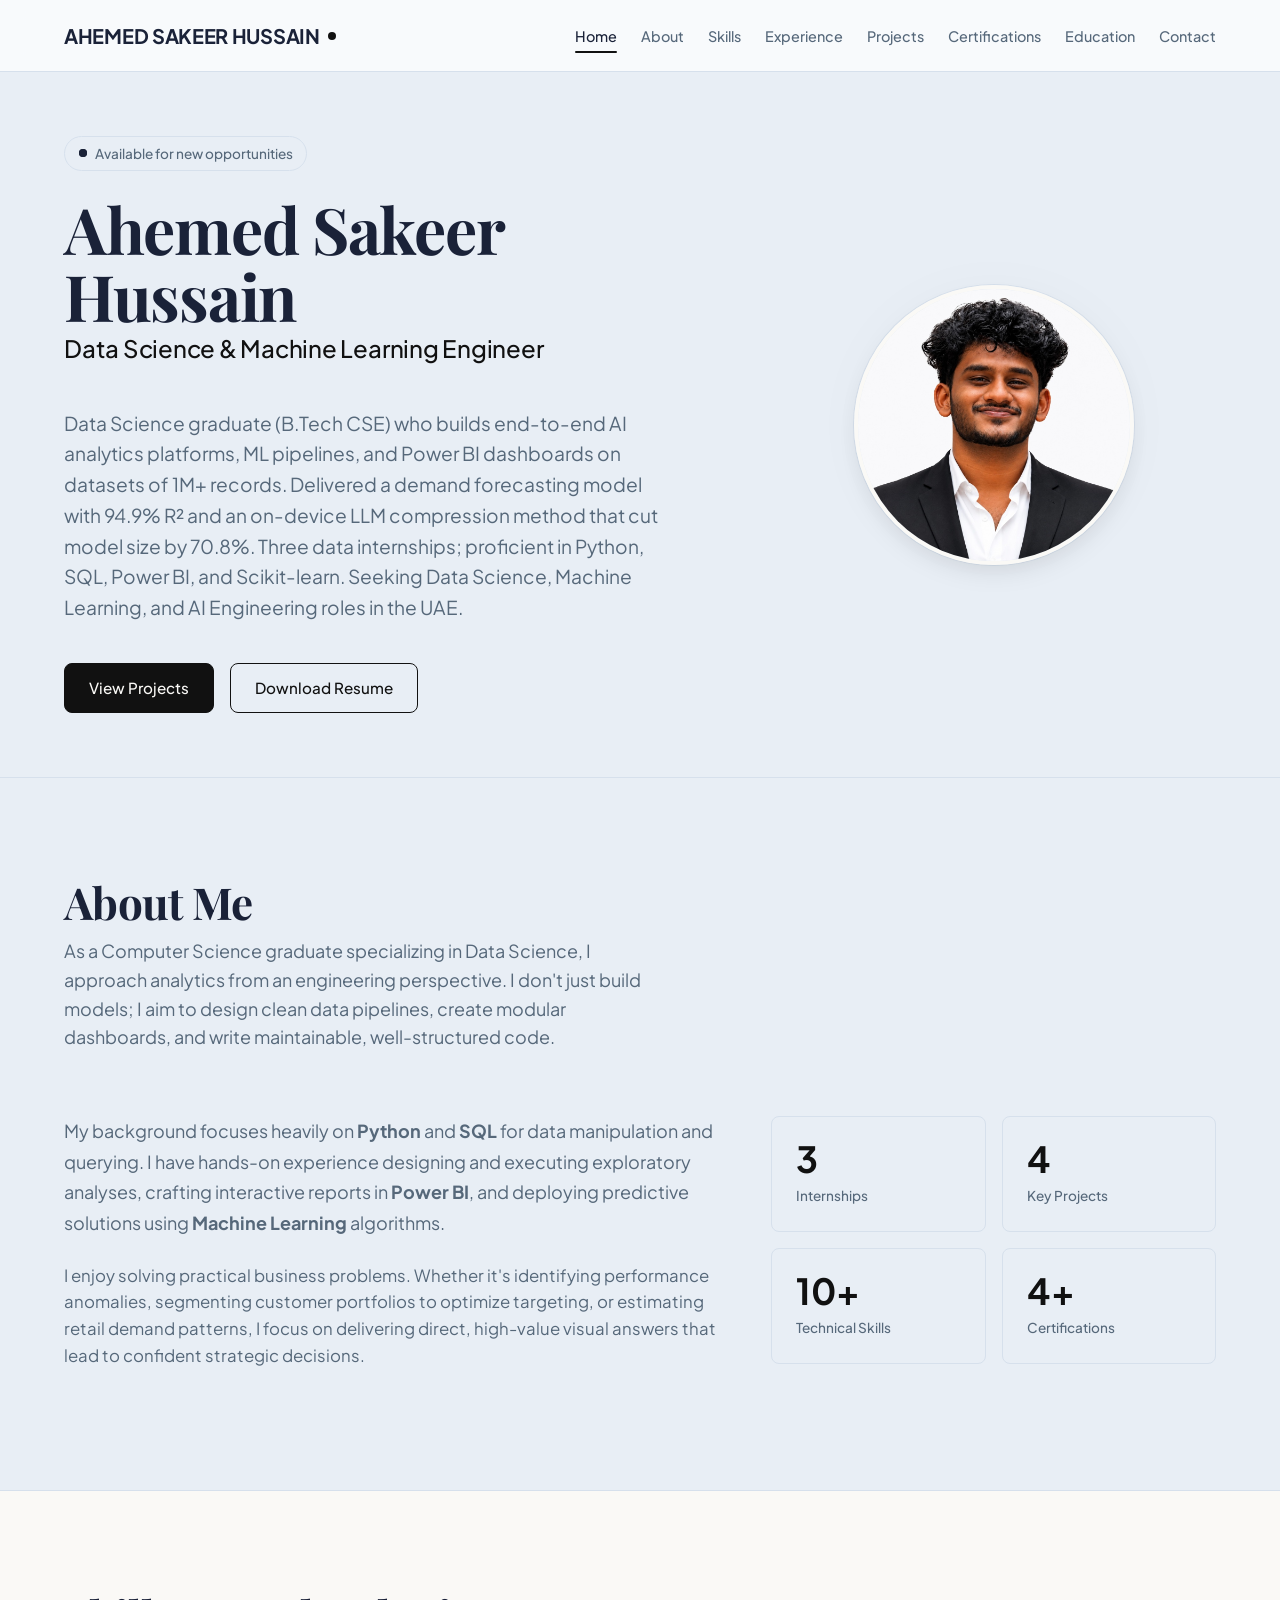
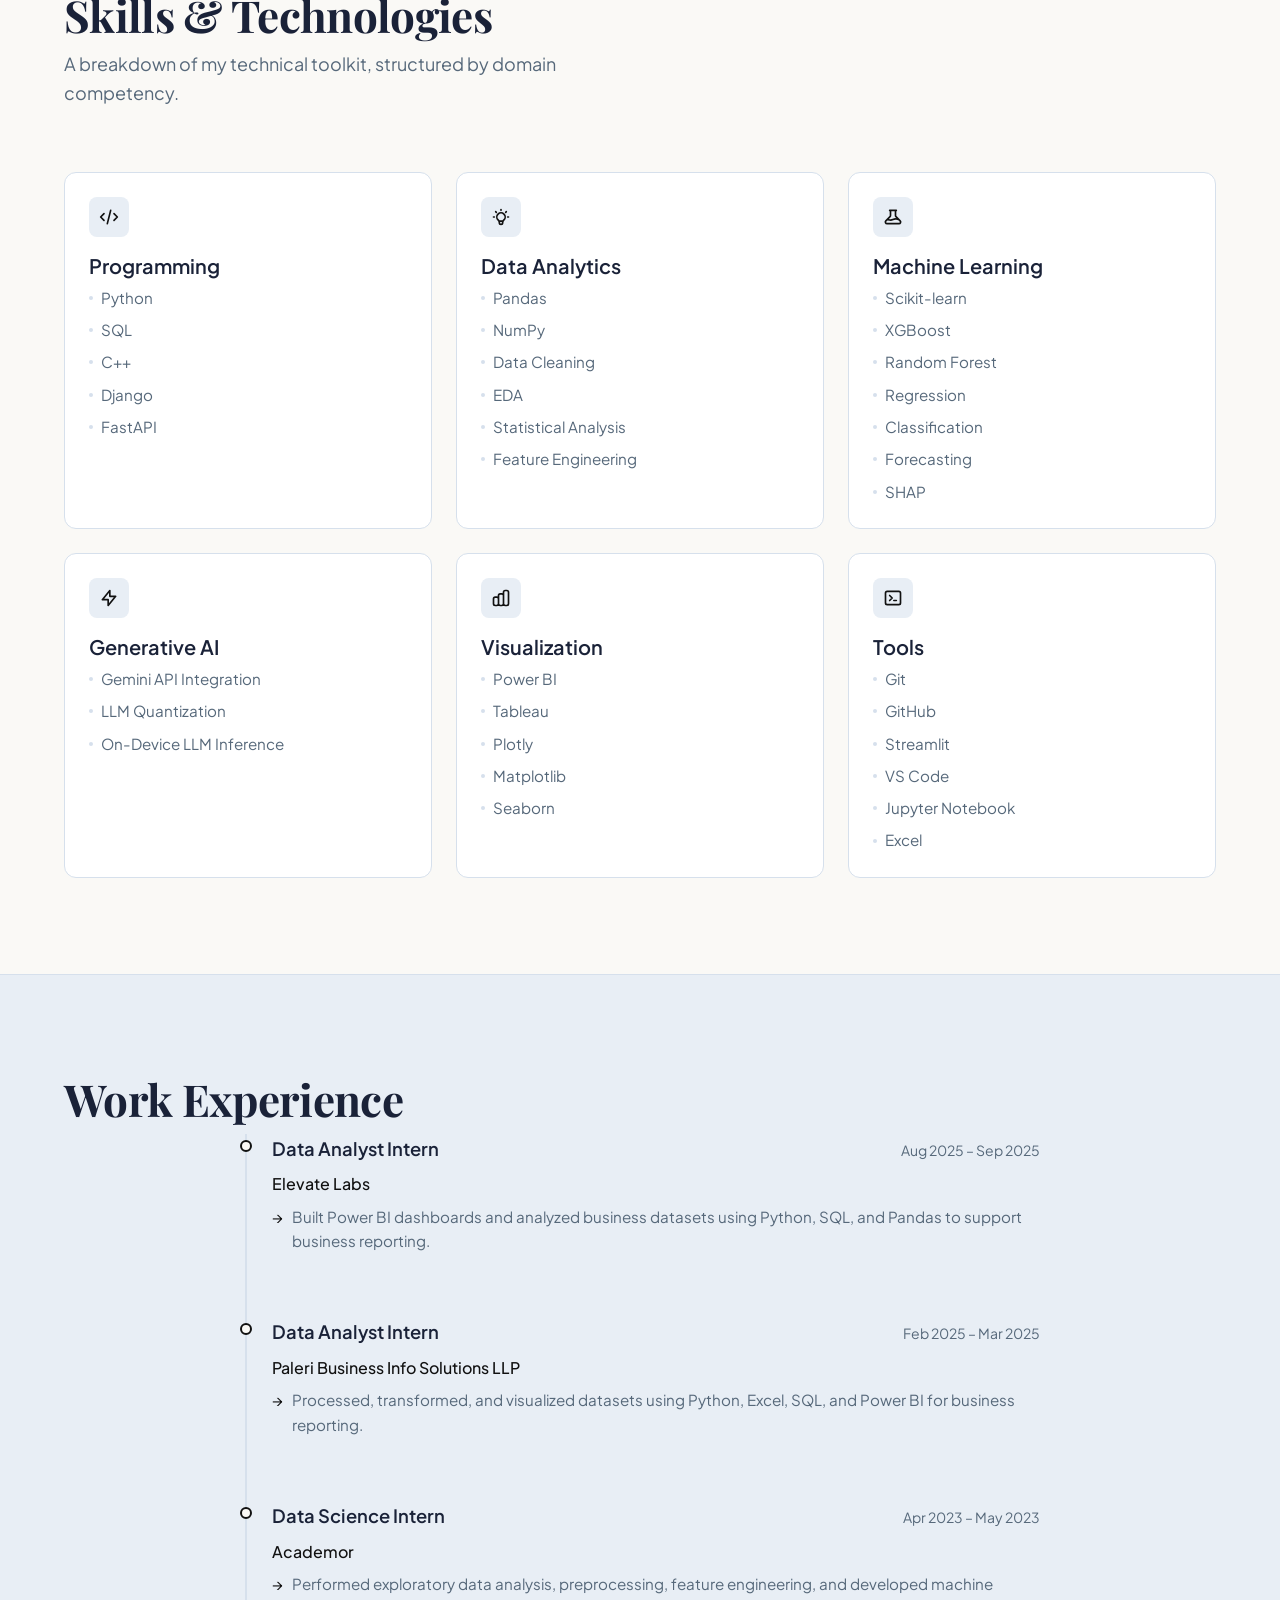
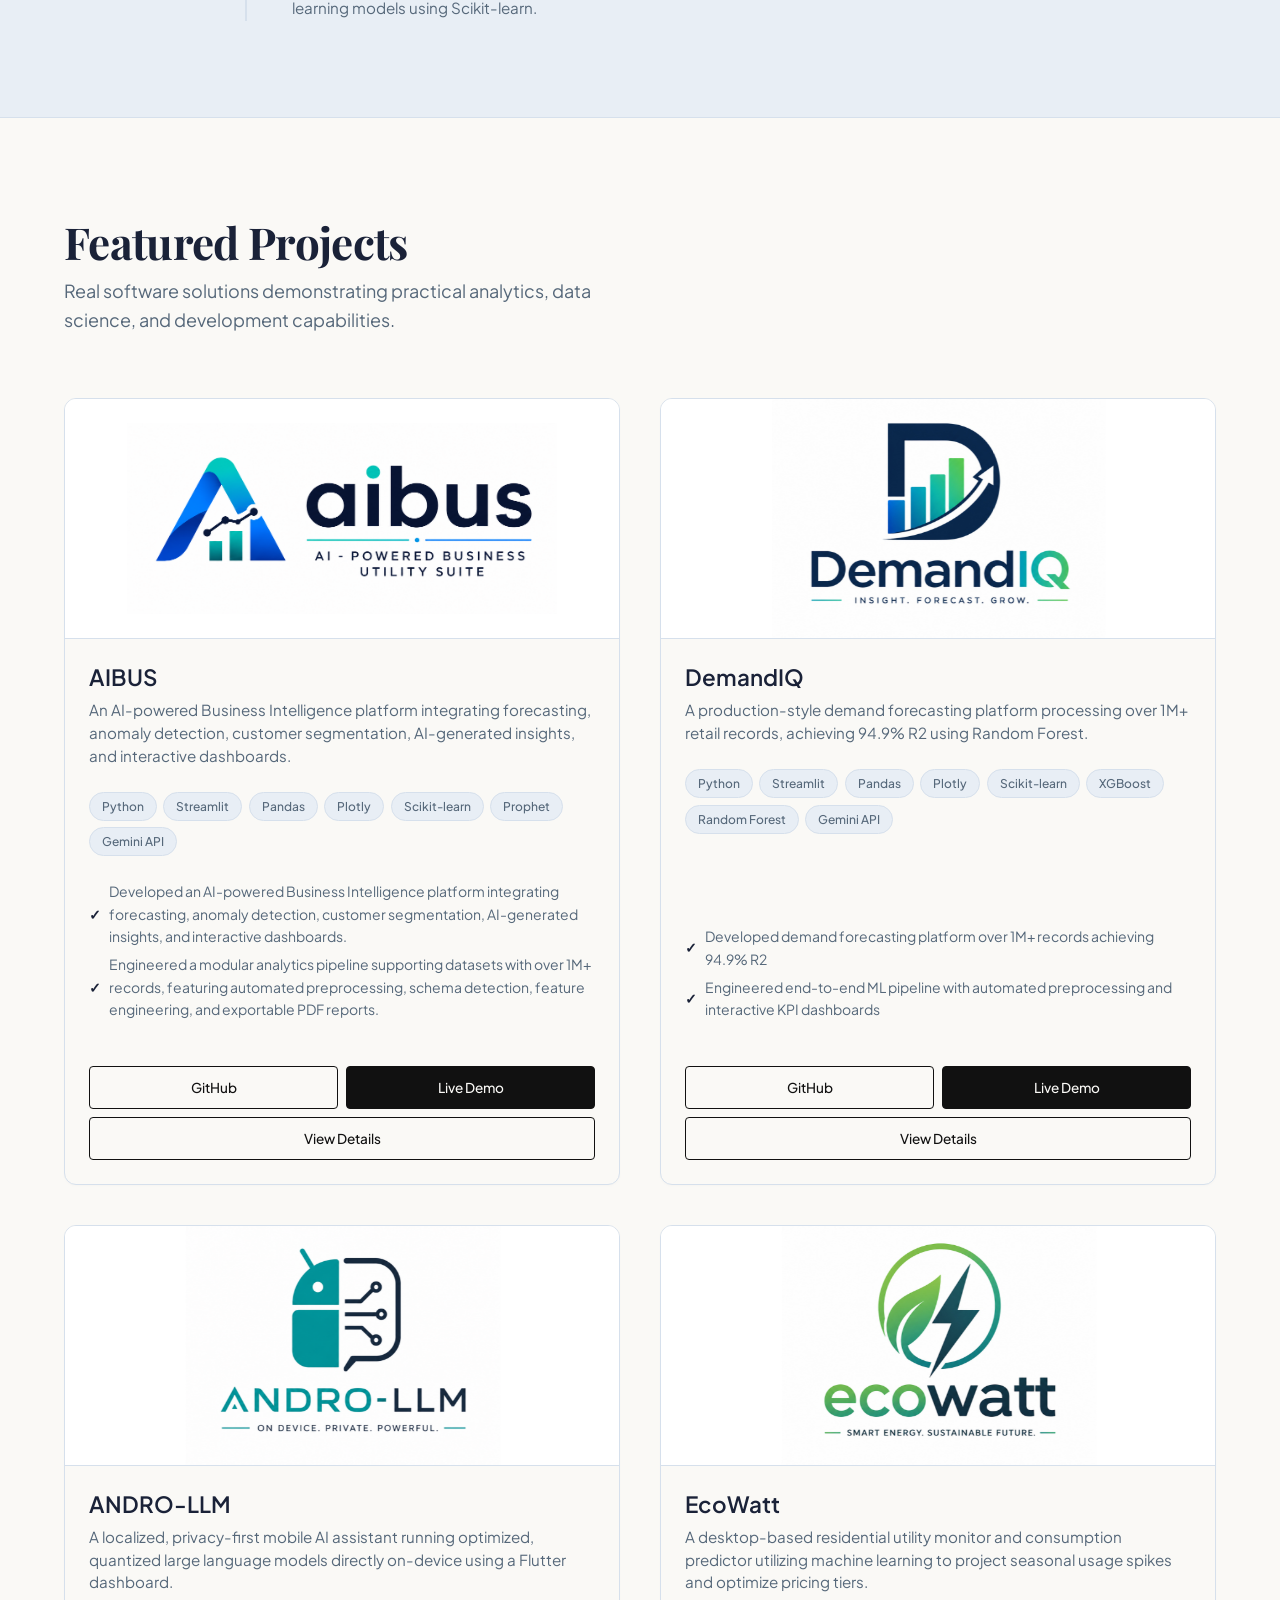
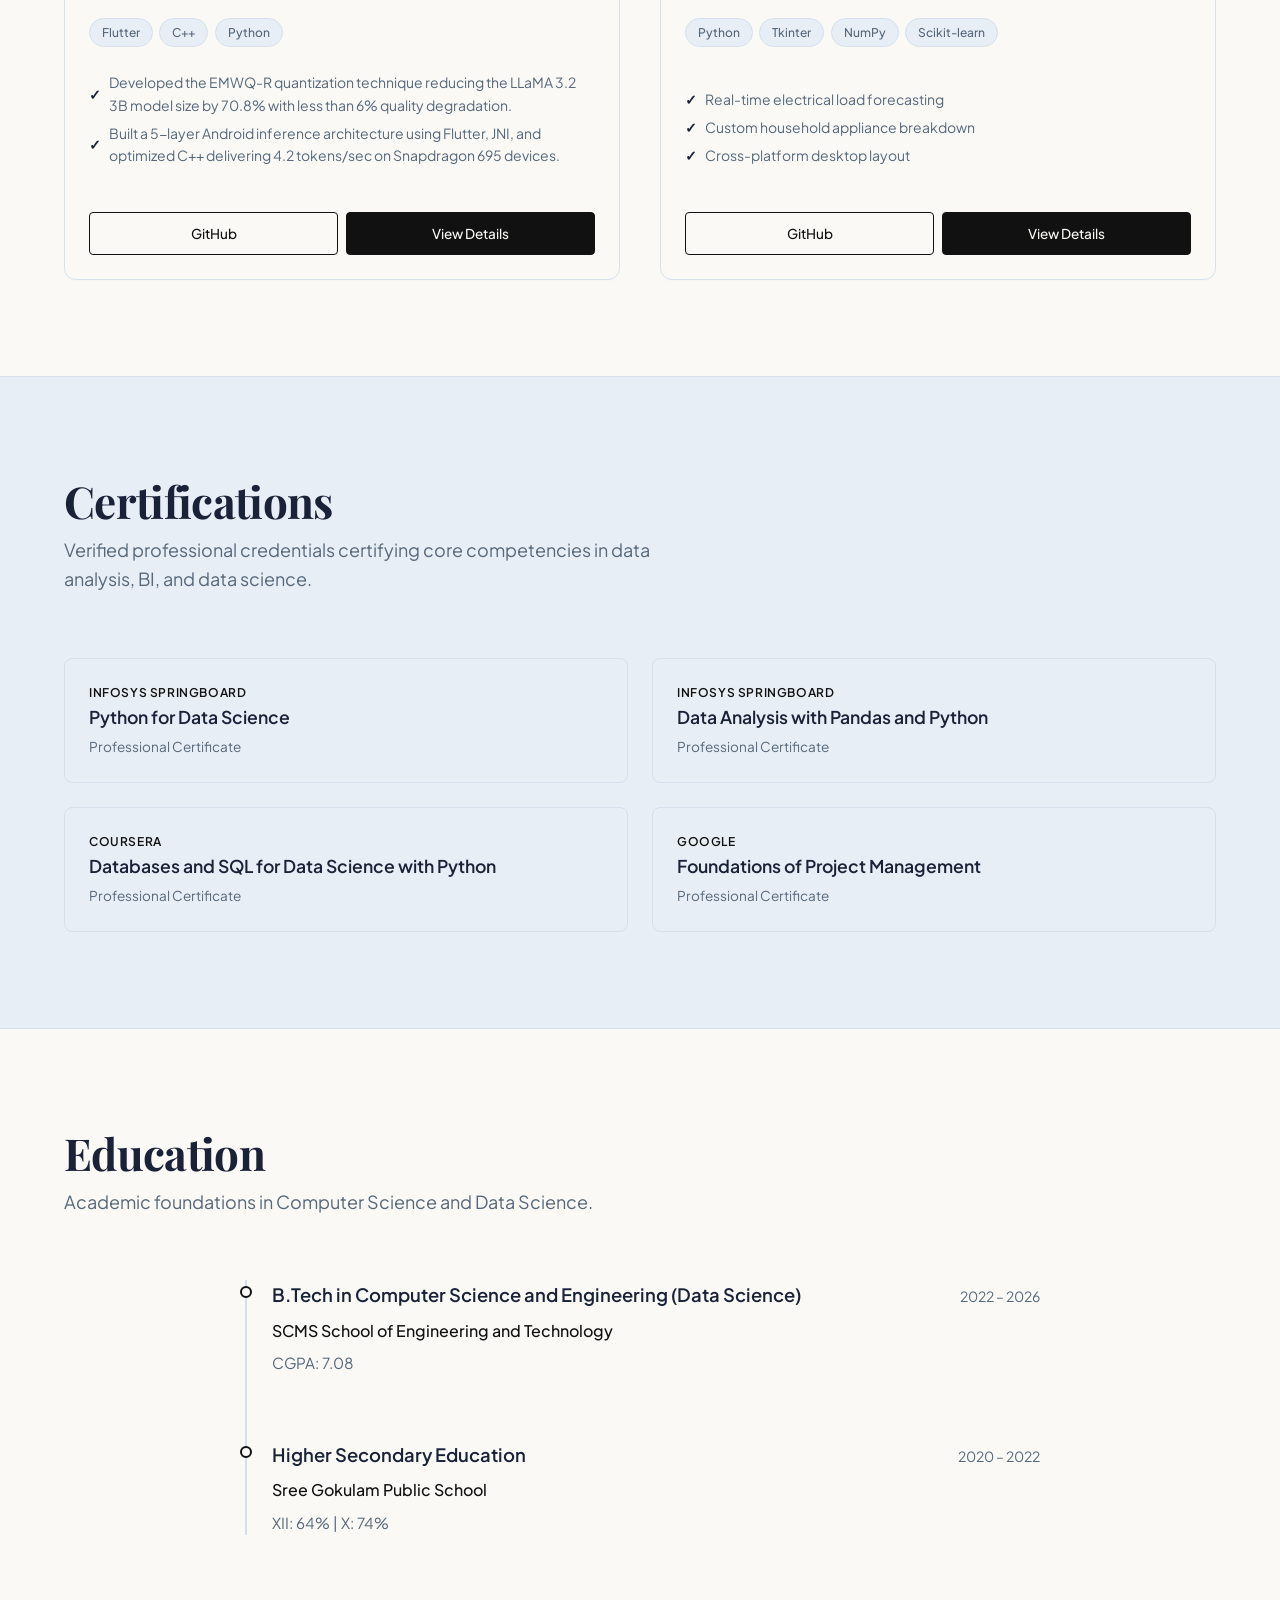
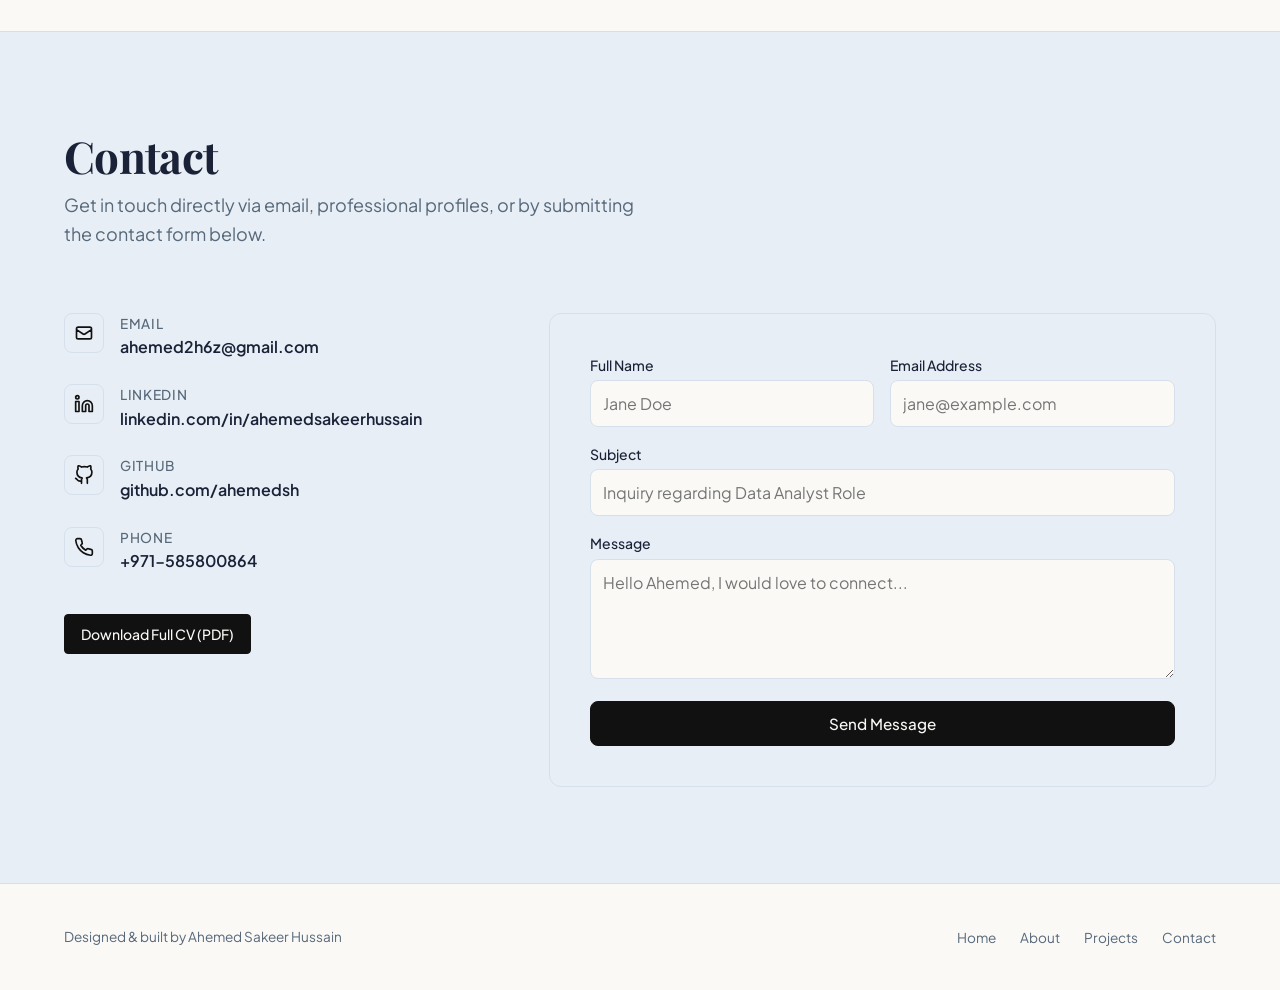
==== commit 28a64ea6: "Update resume PDF and Google Project Management certification details" ====
--- a/index.html
+++ b/index.html
@@ -63,7 +63,7 @@
           </p>
           <div class="btn-group">
             <a href="#projects" class="btn btn-primary">View Projects</a>
-            <a href="Ahemed_Sakeer_Hussain_Resume.pdf?v=20261013" download class="btn btn-secondary">Download Resume</a>
+            <a href="Ahemed_Sakeer_Hussain_Resume.pdf?v=20261016" download class="btn btn-secondary">Download Resume</a>
           </div>
         </div>
         <div class="hero-image-wrap">
@@ -493,8 +493,8 @@
           <!-- Cert 4 -->
           <div class="cert-card">
             <div>
-              <div class="cert-issuer">Coursera</div>
-              <h3 class="cert-name">Google Project Management Professional Certificate</h3>
+              <div class="cert-issuer">Google</div>
+              <h3 class="cert-name">Foundations of Project Management</h3>
             </div>
             <div class="cert-date">Professional Certificate</div>
           </div>
@@ -615,7 +615,7 @@
 
 
             <div class="contact-detail" style="margin-top: 1rem;">
-              <a href="Ahemed_Sakeer_Hussain_Resume.pdf?v=20261013" download class="btn btn-primary btn-sm">Download
+              <a href="Ahemed_Sakeer_Hussain_Resume.pdf?v=20261016" download class="btn btn-primary btn-sm">Download
                 Full CV (PDF)</a>
             </div>
           </div>
